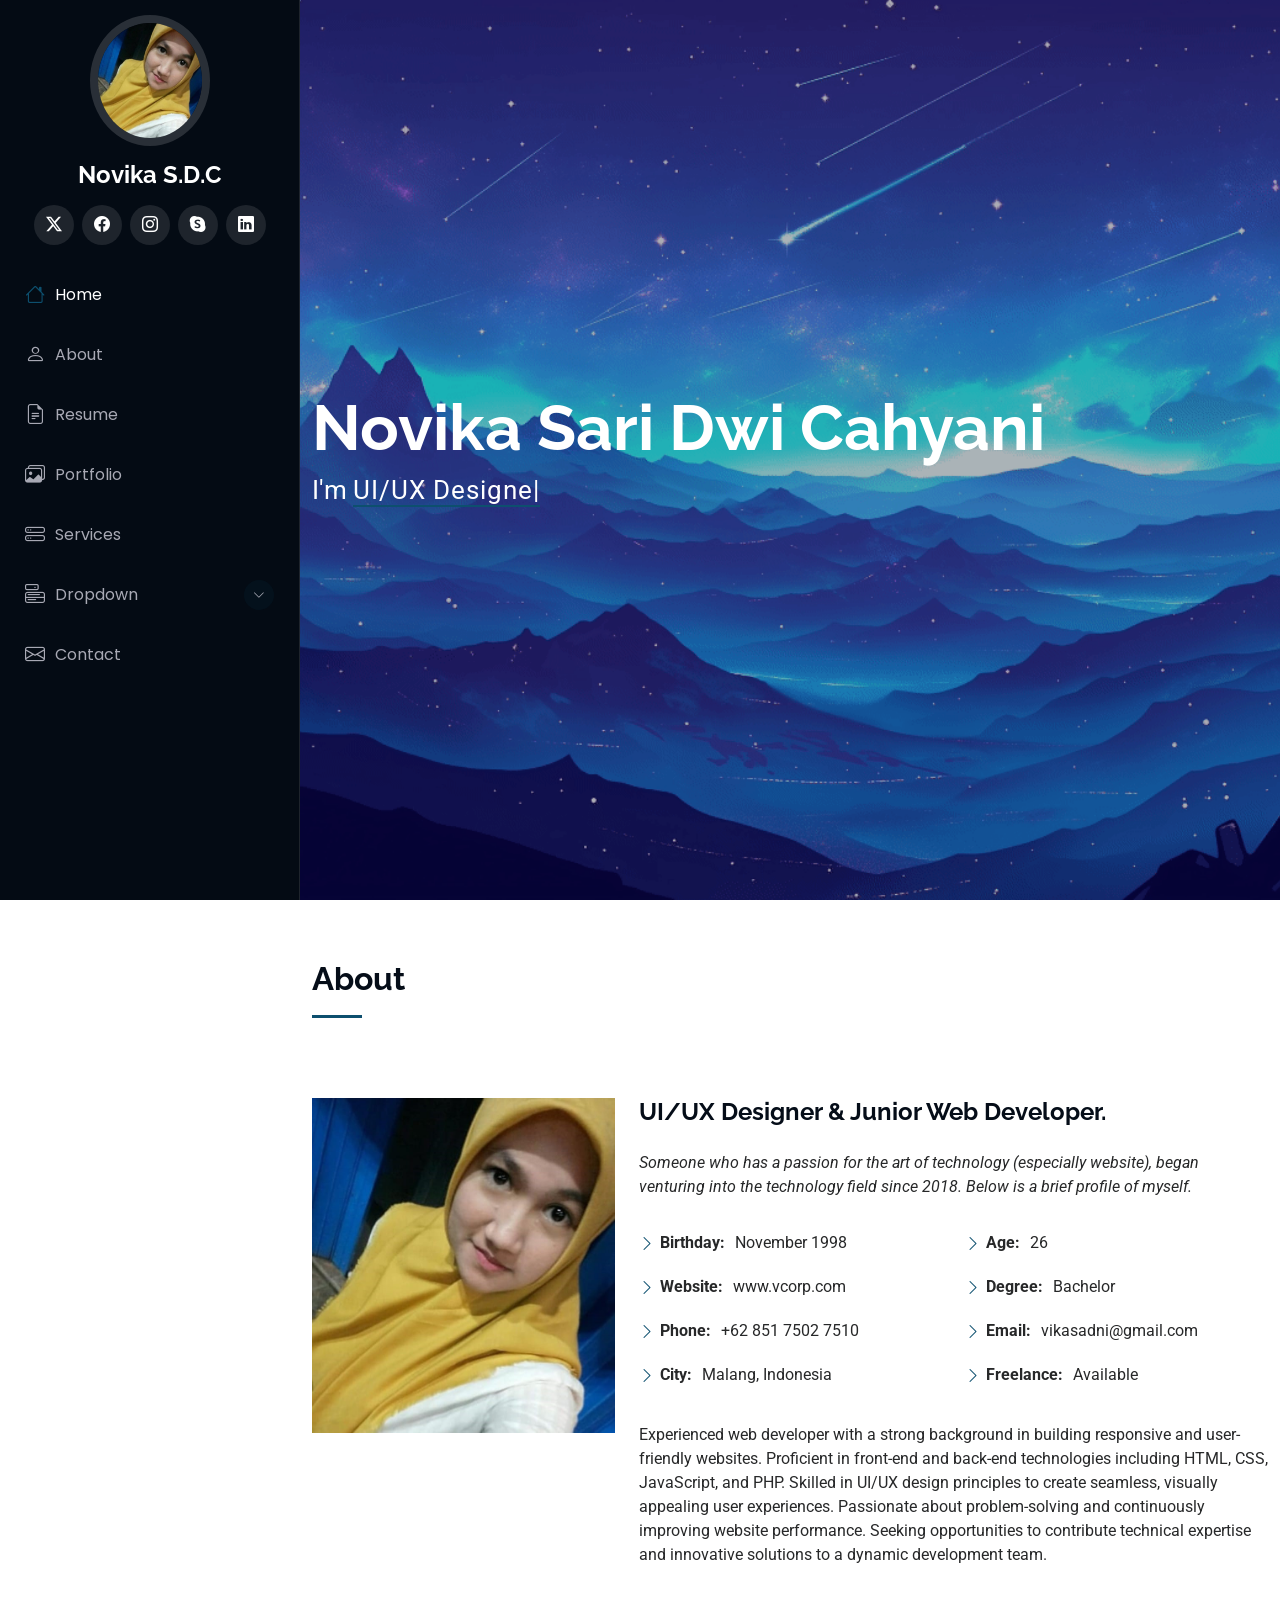
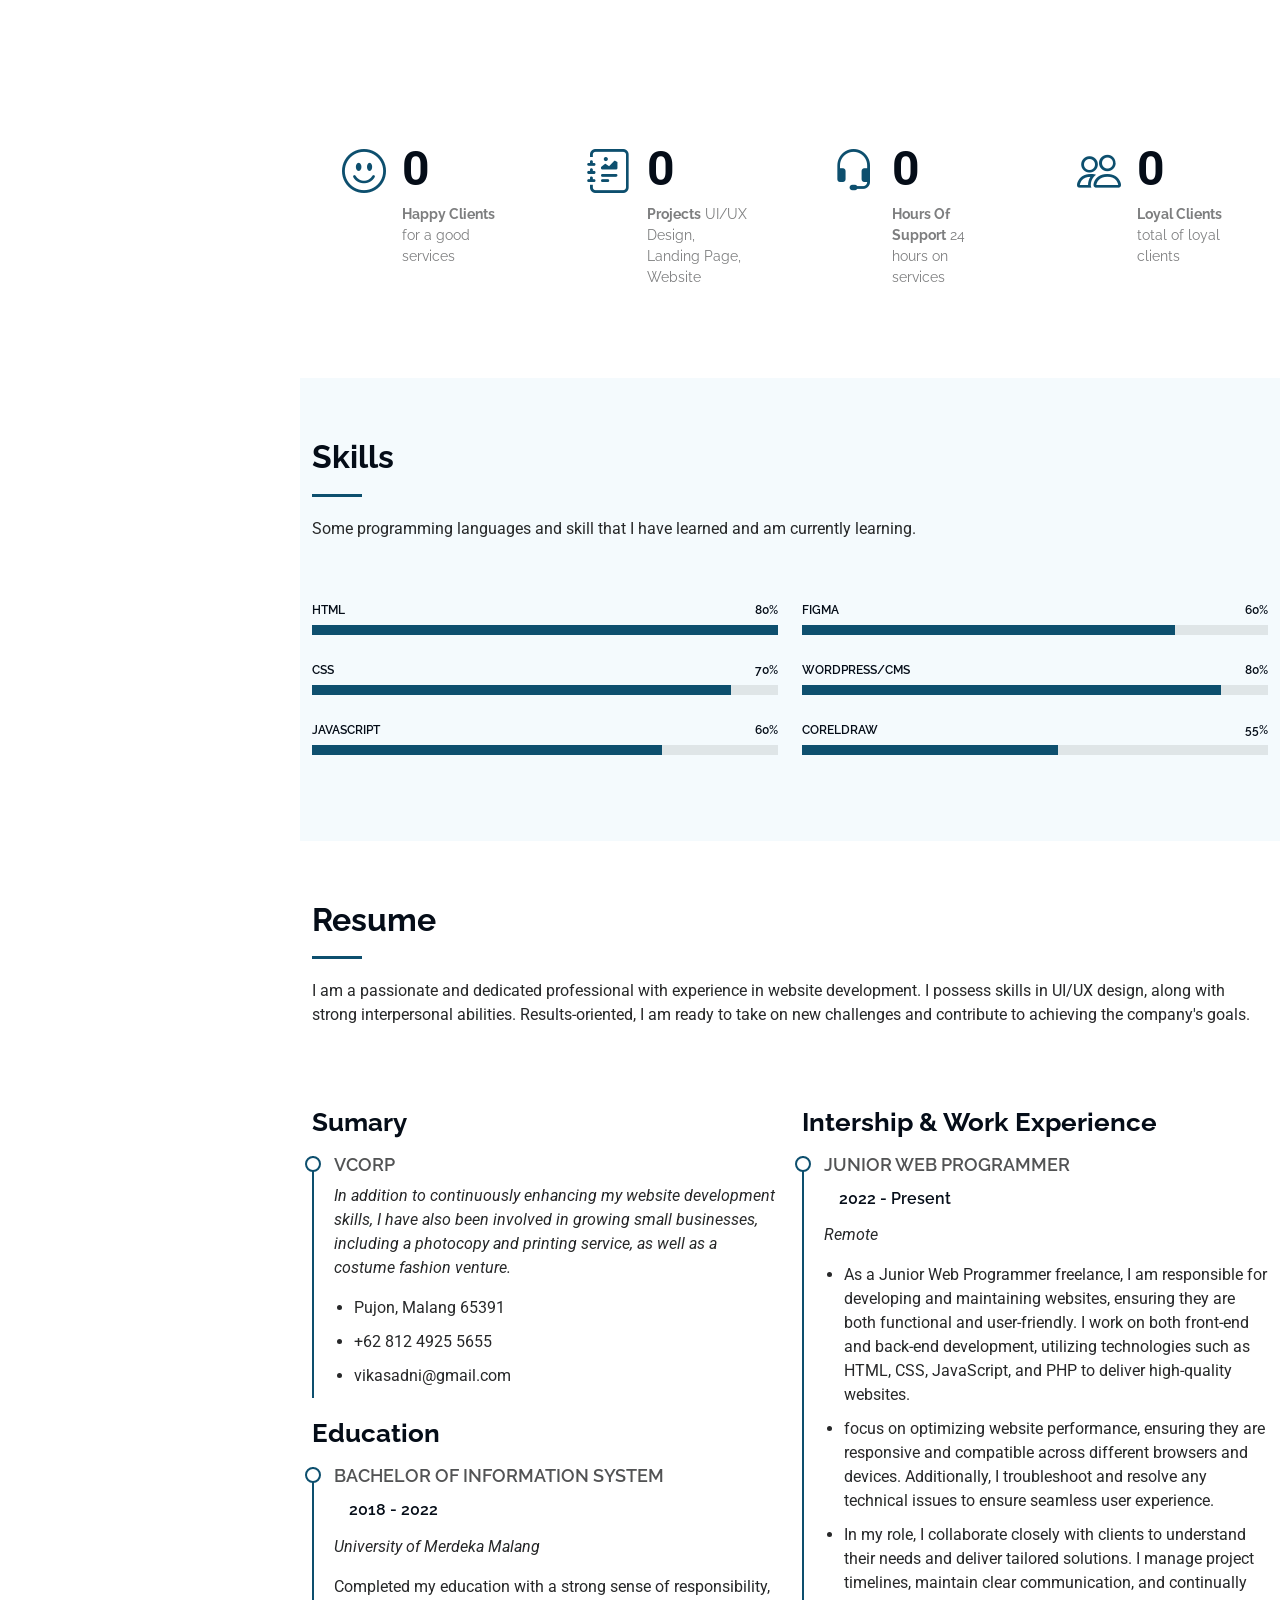
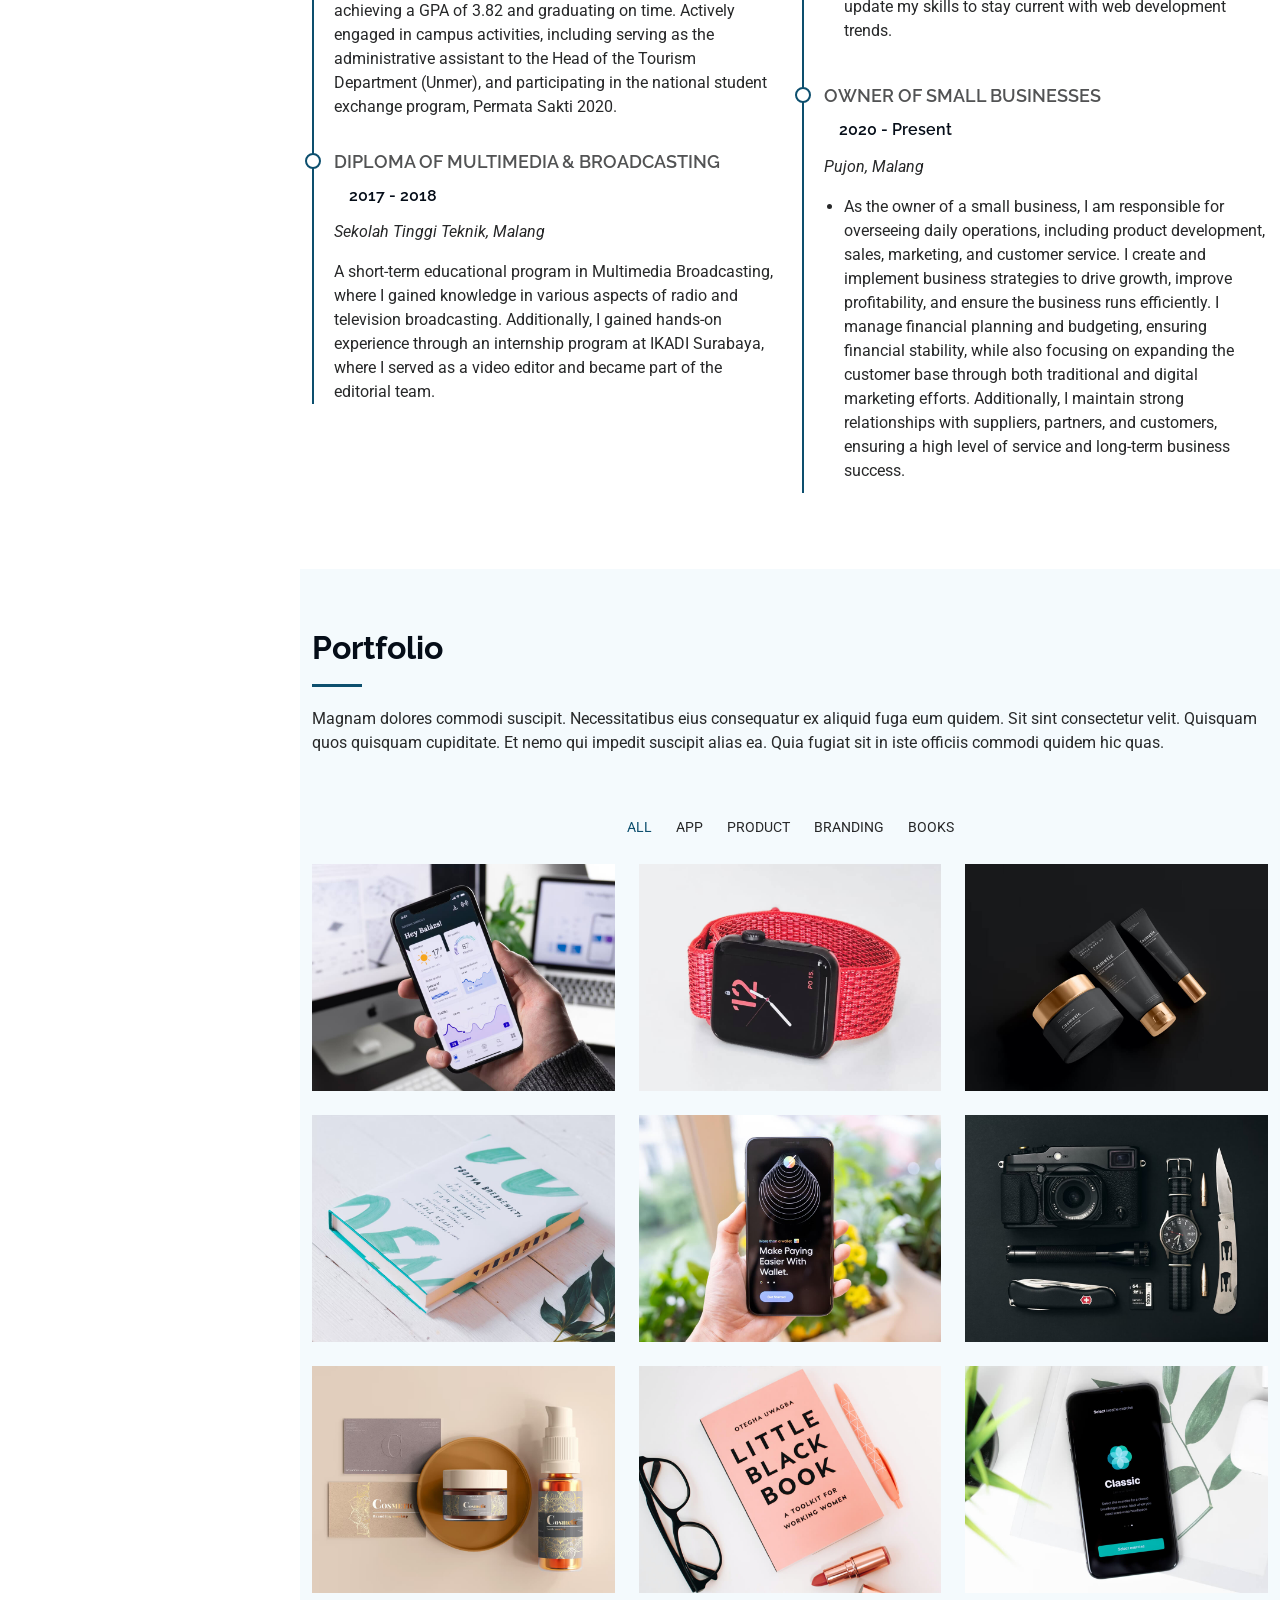
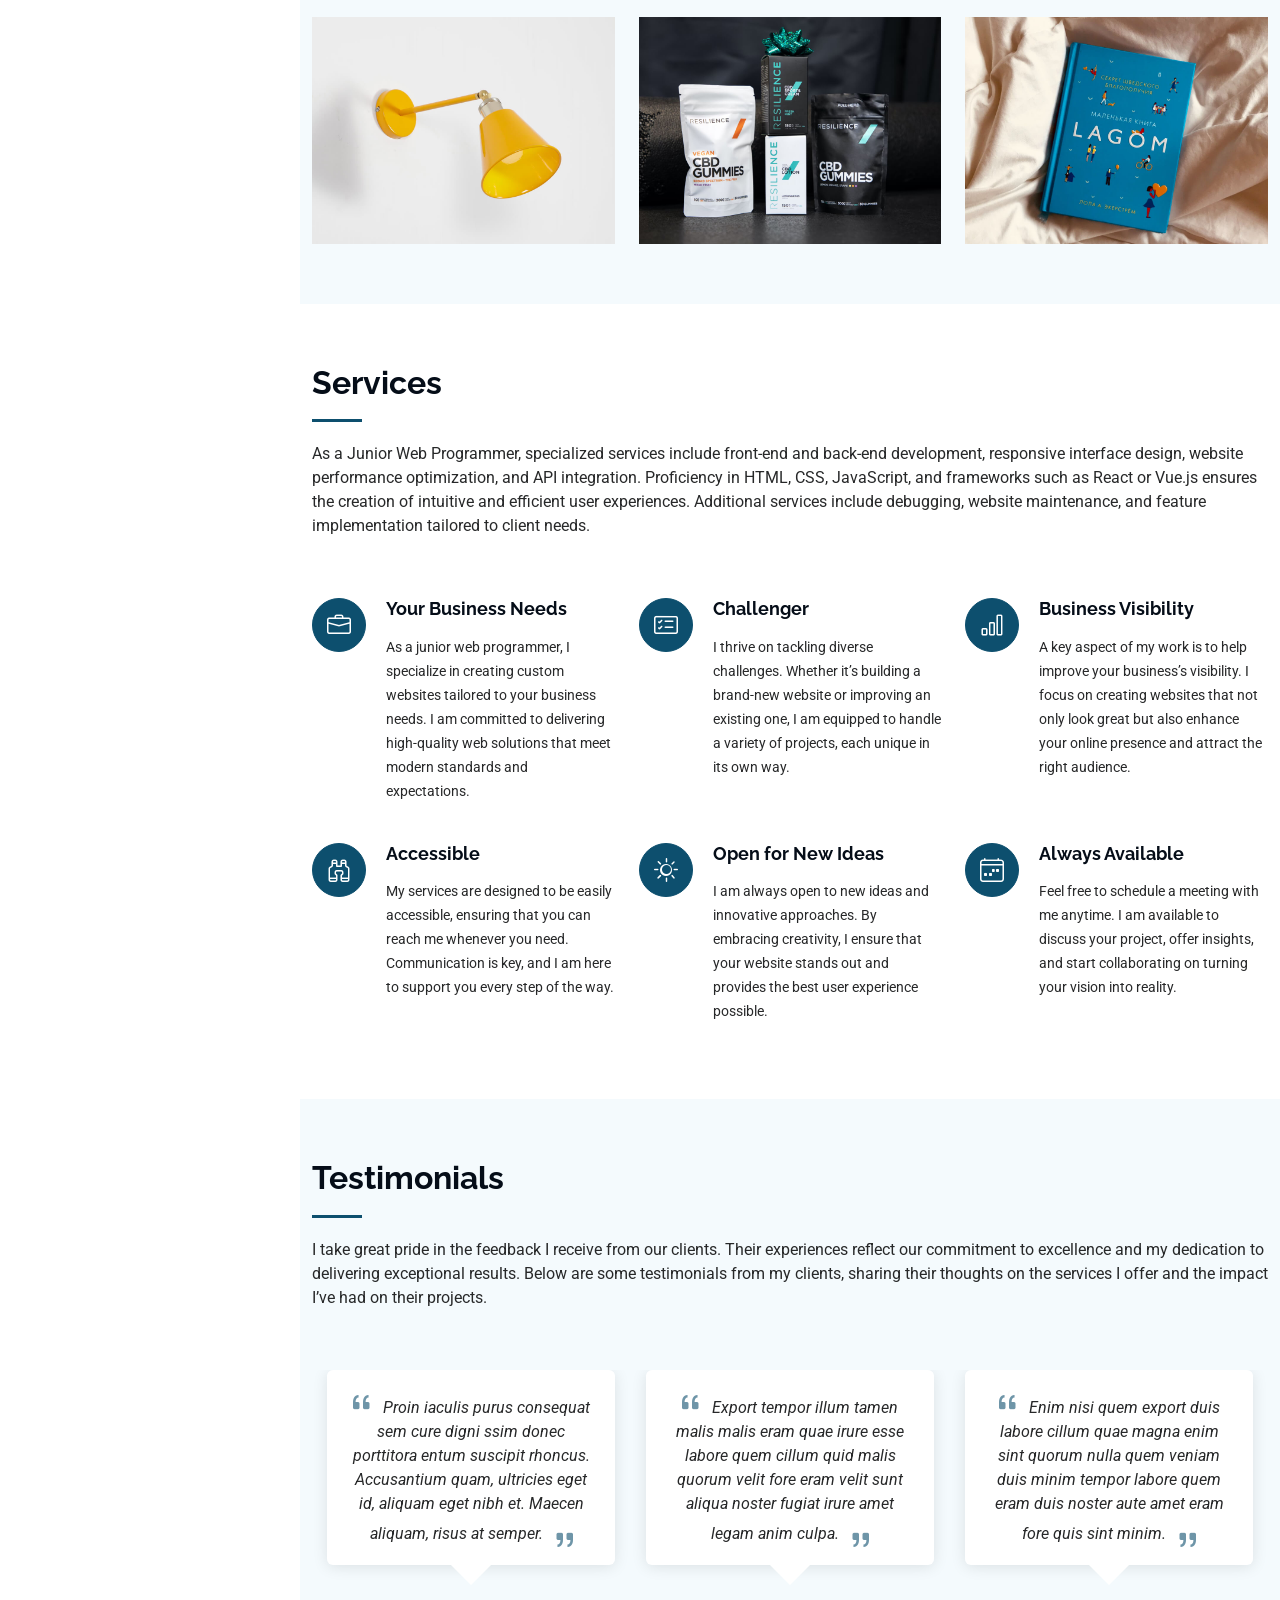
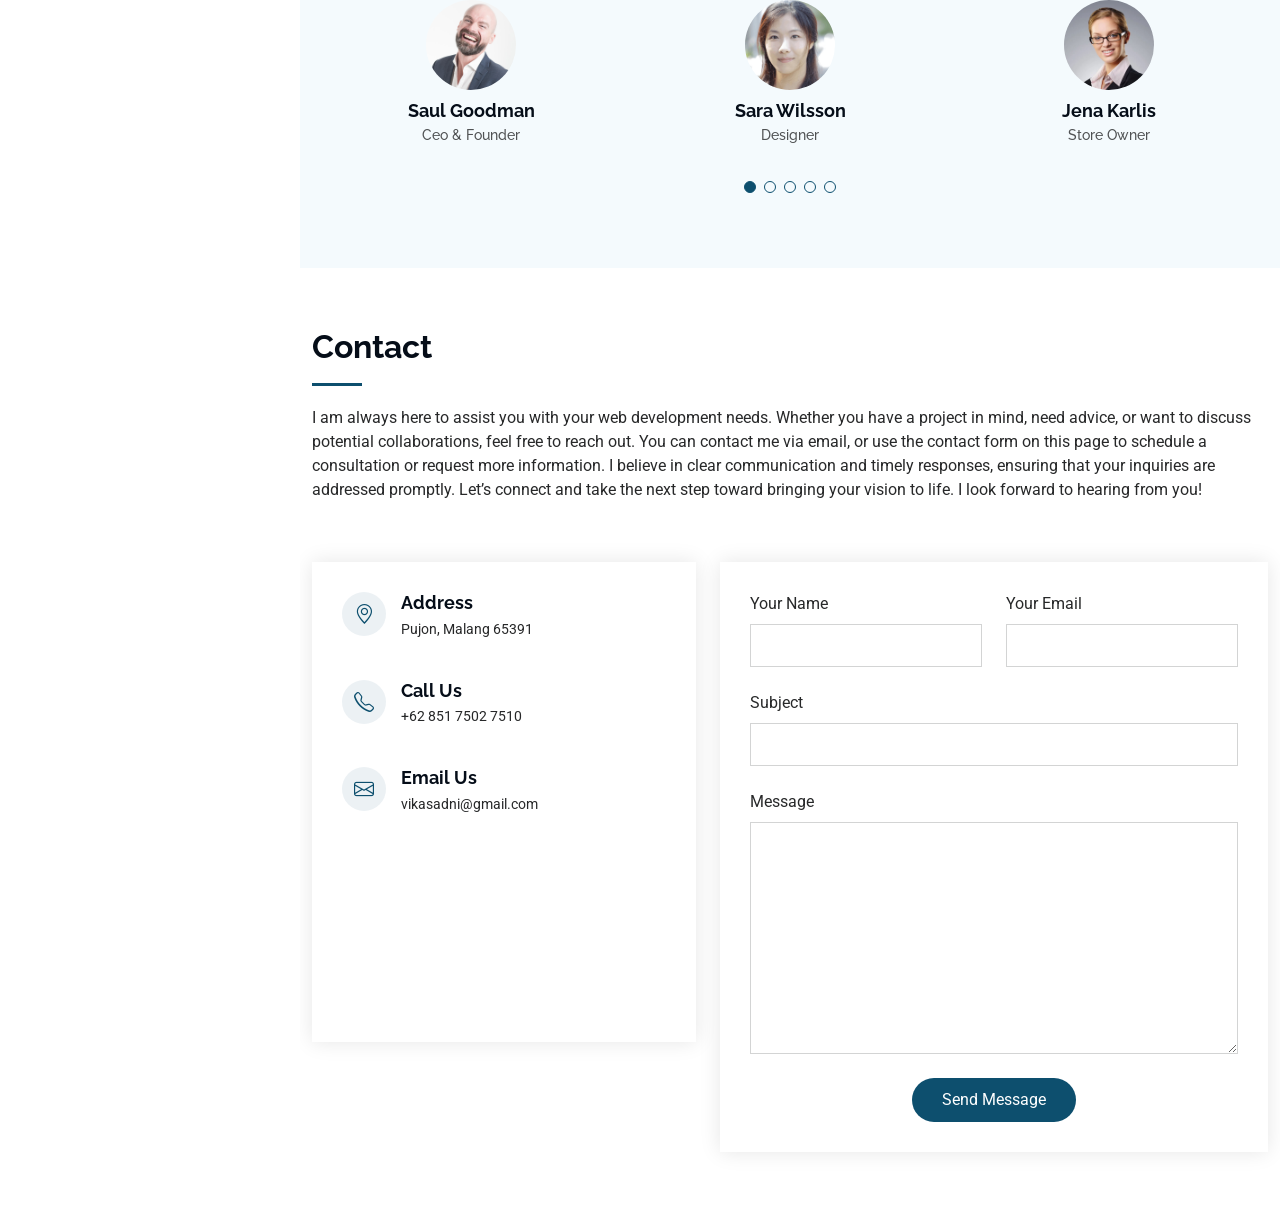
==== index.html @ f8ec3549 "aa" ====
<!DOCTYPE html>
<html lang="en">
  <head>
    <meta charset="utf-8" />
    <meta content="width=device-width, initial-scale=1.0" name="viewport" />
    <title>Vika Profile</title>
    <meta content="" name="description" />
    <meta content="" name="keywords" />

    <!-- Favicons -->
    <link href="assets/img/favicon.png" rel="icon" />
    <link href="assets/img/apple-touch-icon.png" rel="apple-touch-icon" />

    <!-- Fonts -->
    <link href="https://fonts.googleapis.com" rel="preconnect" />
    <link href="https://fonts.gstatic.com" rel="preconnect" crossorigin />
    <link
      href="https://fonts.googleapis.com/css2?family=Roboto:ital,wght@0,100;0,300;0,400;0,500;0,700;0,900;1,100;1,300;1,400;1,500;1,700;1,900&family=Poppins:ital,wght@0,100;0,200;0,300;0,400;0,500;0,600;0,700;0,800;0,900;1,100;1,200;1,300;1,400;1,500;1,600;1,700;1,800;1,900&family=Raleway:ital,wght@0,100;0,200;0,300;0,400;0,500;0,600;0,700;0,800;0,900;1,100;1,200;1,300;1,400;1,500;1,600;1,700;1,800;1,900&display=swap"
      rel="stylesheet"
    />

    <!-- Vendor CSS Files -->
    <link
      href="assets/vendor/bootstrap/css/bootstrap.min.css"
      rel="stylesheet"
    />
    <link
      href="assets/vendor/bootstrap-icons/bootstrap-icons.css"
      rel="stylesheet"
    />
    <link href="assets/vendor/aos/aos.css" rel="stylesheet" />
    <link
      href="assets/vendor/glightbox/css/glightbox.min.css"
      rel="stylesheet"
    />
    <link href="assets/vendor/swiper/swiper-bundle.min.css" rel="stylesheet" />

    <!-- Main CSS File -->
    <link href="assets/css/main.css" rel="stylesheet" />
  </head>

  <body class="index-page">
    <header id="header" class="header dark-background d-flex flex-column">
      <i class="header-toggle d-xl-none bi bi-list"></i>

      <div class="profile-img">
        <img
          src="assets/img/my-profile-img.jpg"
          alt=""
          class="img-fluid rounded-circle"
        />
      </div>

      <a
        href="index.html"
        class="logo d-flex align-items-center justify-content-center"
      >
        <!-- Uncomment the line below if you also wish to use an image logo -->
        <!-- <img src="assets/img/logo.png" alt=""> -->
        <h1 class="sitename">Novika S.D.C</h1>
      </a>

      <div class="social-links text-center">
        <a href="#" class="twitter"><i class="bi bi-twitter-x"></i></a>
        <a href="#" class="facebook"><i class="bi bi-facebook"></i></a>
        <a href="#" class="instagram"><i class="bi bi-instagram"></i></a>
        <a href="#" class="google-plus"><i class="bi bi-skype"></i></a>
        <a href="#" class="linkedin"><i class="bi bi-linkedin"></i></a>
      </div>

      <nav id="navmenu" class="navmenu">
        <ul>
          <li>
            <a href="#hero" class="active"
              ><i class="bi bi-house navicon"></i>Home</a
            >
          </li>
          <li>
            <a href="#about"><i class="bi bi-person navicon"></i> About</a>
          </li>
          <li>
            <a href="#resume"
              ><i class="bi bi-file-earmark-text navicon"></i> Resume</a
            >
          </li>
          <li>
            <a href="#portfolio"
              ><i class="bi bi-images navicon"></i> Portfolio</a
            >
          </li>
          <li>
            <a href="#services"
              ><i class="bi bi-hdd-stack navicon"></i> Services</a
            >
          </li>
          <li class="dropdown">
            <a href="#"
              ><i class="bi bi-menu-button navicon"></i> <span>Dropdown</span>
              <i class="bi bi-chevron-down toggle-dropdown"></i
            ></a>
            <ul>
              <li><a href="#">Dropdown 1</a></li>
              <li class="dropdown">
                <a href="#"
                  ><span>Deep Dropdown</span>
                  <i class="bi bi-chevron-down toggle-dropdown"></i
                ></a>
                <ul>
                  <li><a href="#">Deep Dropdown 1</a></li>
                  <li><a href="#">Deep Dropdown 2</a></li>
                  <li><a href="#">Deep Dropdown 3</a></li>
                  <li><a href="#">Deep Dropdown 4</a></li>
                  <li><a href="#">Deep Dropdown 5</a></li>
                </ul>
              </li>
              <li><a href="#">Dropdown 2</a></li>
              <li><a href="#">Dropdown 3</a></li>
              <li><a href="#">Dropdown 4</a></li>
            </ul>
          </li>
          <li>
            <a href="#contact"
              ><i class="bi bi-envelope navicon"></i> Contact</a
            >
          </li>
        </ul>
      </nav>
    </header>

    <main class="main">
      <!-- Hero Section -->
      <section id="hero" class="hero section dark-background">
        <img
          src="assets/img/background.gif"
          alt=""
          data-aos="fade-in"
          class=""
        />

        <div class="container" data-aos="fade-up" data-aos-delay="100">
          <h2>Novika Sari Dwi Cahyani</h2>
          <p>
            I'm
            <span
              class="typed"
              data-typed-items="UI/UX Designer, Junior Web Programmer, Freelancer, Cat Lover &#128049"
              >Developer</span
            ><span
              class="typed-cursor typed-cursor--blink"
              aria-hidden="true"
            ></span
            ><span
              class="typed-cursor typed-cursor--blink"
              aria-hidden="true"
            ></span>
          </p>
        </div>
      </section>
      <!-- /Hero Section -->

      <!-- About Section -->
      <section id="about" class="about section">
        <!-- Section Title -->
        <div class="container section-title" data-aos="fade-up">
          <h2>About</h2>
        </div>
        <!-- End Section Title -->
        <div class="container" data-aos="fade-up" data-aos-delay="50">
          <div class="row gy-4 justify-content-center">
            <div class="col-lg-4">
              <img
                src="assets/img/my-profile-img.jpg"
                class="img-fluid"
                alt=""
              />
            </div>
            <div class="col-lg-8 content">
              <h2>UI/UX Designer &amp; Junior Web Developer.</h2>
              <p class="fst-italic py-3">
                Someone who has a passion for the art of technology (especially website), began venturing into the technology field since 2018. Below is a brief profile of myself.
              </p>
              <div class="row">
                <div class="col-lg-6">
                  <ul>
                    <li>
                      <i class="bi bi-chevron-right"></i>
                      <strong>Birthday:</strong> <span>November 1998</span>
                    </li>
                    <li>
                      <i class="bi bi-chevron-right"></i>
                      <strong>Website:</strong> <span>www.vcorp.com</span>
                    </li>
                    <li>
                      <i class="bi bi-chevron-right"></i>
                      <strong>Phone:</strong> <span>+62 851 7502 7510</span>
                    </li>
                    <li>
                      <i class="bi bi-chevron-right"></i>
                      <strong>City:</strong> <span>Malang, Indonesia</span>
                    </li>
                  </ul>
                </div>
                <div class="col-lg-6">
                  <ul>
                    <li>
                      <i class="bi bi-chevron-right"></i> <strong>Age:</strong>
                      <span>26</span>
                    </li>
                    <li>
                      <i class="bi bi-chevron-right"></i>
                      <strong>Degree:</strong> <span>Bachelor</span>
                    </li>
                    <li>
                      <i class="bi bi-chevron-right"></i>
                      <strong>Email:</strong> <span>vikasadni@gmail.com</span>
                    </li>
                    <li>
                      <i class="bi bi-chevron-right"></i>
                      <strong>Freelance:</strong> <span>Available</span>
                    </li>
                  </ul>
                </div>
              </div>
              <p class="py-3">
                Experienced web developer with a strong background in building responsive and user-friendly websites. Proficient in front-end and back-end technologies including HTML, CSS, JavaScript, and PHP. Skilled in UI/UX design principles to create seamless, visually appealing user experiences. Passionate about problem-solving and continuously improving website performance. Seeking opportunities to contribute technical expertise and innovative solutions to a dynamic development team.
              </p>
            </div>
          </div>
        </div>
      </section>
      <!-- /About Section -->

      <!-- Stats Section -->
      <section id="stats" class="stats section">
        <div class="container" data-aos="fade-up" data-aos-delay="100">
          <div class="row gy-4">
            <div class="col-lg-3 col-md-6">
              <div class="stats-item">
                <i class="bi bi-emoji-smile"></i>
                <span
                  data-purecounter-start="0"
                  data-purecounter-end="145"
                  data-purecounter-duration="1"
                  class="purecounter"
                ></span>
                <p>
                  <strong>Happy Clients</strong> <span>for a good services</span>
                </p>
              </div>
            </div>
            <!-- End Stats Item -->

            <div class="col-lg-3 col-md-6">
              <div class="stats-item">
                <i class="bi bi-journal-richtext"></i>
                <span
                  data-purecounter-start="0"
                  data-purecounter-end="202"
                  data-purecounter-duration="1"
                  class="purecounter"
                ></span>
                <p>
                  <strong>Projects</strong>
                  <span>UI/UX Design, Landing Page, Website</span>
                </p>
              </div>
            </div>
            <!-- End Stats Item -->

            <div class="col-lg-3 col-md-6">
              <div class="stats-item">
                <i class="bi bi-headset"></i>
                <span
                  data-purecounter-start="0"
                  data-purecounter-end="1453"
                  data-purecounter-duration="1"
                  class="purecounter"
                ></span>
                <p>
                  <strong>Hours Of Support</strong>
                  <span>24 hours on services</span>
                </p>
              </div>
            </div>
            <!-- End Stats Item -->

            <div class="col-lg-3 col-md-6">
              <div class="stats-item">
                <i class="bi bi-people"></i>
                <span
                  data-purecounter-start="0"
                  data-purecounter-end="32"
                  data-purecounter-duration="1"
                  class="purecounter"
                ></span>
                <p>
                  <strong>Loyal Clients</strong>
                  <span>total of loyal clients</span>
                </p>
              </div>
            </div>
            <!-- End Stats Item -->
          </div>
        </div>
      </section>
      <!-- /Stats Section -->

      <!-- Skills Section -->
      <section id="skills" class="skills section light-background">
        <!-- Section Title -->
        <div class="container section-title" data-aos="fade-up">
          <h2>Skills</h2>
          <p>
            Some programming languages and skill that I have learned and am currently learning.
          </p>
        </div>
        <!-- End Section Title -->

        <div class="container" data-aos="fade-up" data-aos-delay="100">
          <div class="row skills-content skills-animation">
            <div class="col-lg-6">
              <div class="progress">
                <span class="skill"
                  ><span>HTML</span> <i class="val">80%</i></span
                >
                <div class="progress-bar-wrap">
                  <div
                    class="progress-bar"
                    role="progressbar"
                    aria-valuenow="100"
                    aria-valuemin="0"
                    aria-valuemax="100"
                  ></div>
                </div>
              </div>
              <!-- End Skills Item -->

              <div class="progress">
                <span class="skill"
                  ><span>CSS</span> <i class="val">70%</i></span
                >
                <div class="progress-bar-wrap">
                  <div
                    class="progress-bar"
                    role="progressbar"
                    aria-valuenow="90"
                    aria-valuemin="0"
                    aria-valuemax="100"
                  ></div>
                </div>
              </div>
              <!-- End Skills Item -->

              <div class="progress">
                <span class="skill"
                  ><span>JavaScript</span> <i class="val">60%</i></span
                >
                <div class="progress-bar-wrap">
                  <div
                    class="progress-bar"
                    role="progressbar"
                    aria-valuenow="75"
                    aria-valuemin="0"
                    aria-valuemax="100"
                  ></div>
                </div>
              </div>
              <!-- End Skills Item -->
            </div>

            <div class="col-lg-6">
              <div class="progress">
                <span class="skill"
                  ><span>Figma</span> <i class="val">60%</i></span
                >
                <div class="progress-bar-wrap">
                  <div
                    class="progress-bar"
                    role="progressbar"
                    aria-valuenow="80"
                    aria-valuemin="0"
                    aria-valuemax="100"
                  ></div>
                </div>
              </div>
              <!-- End Skills Item -->

              <div class="progress">
                <span class="skill"
                  ><span>WordPress/CMS</span> <i class="val">80%</i></span
                >
                <div class="progress-bar-wrap">
                  <div
                    class="progress-bar"
                    role="progressbar"
                    aria-valuenow="90"
                    aria-valuemin="0"
                    aria-valuemax="100"
                  ></div>
                </div>
              </div>
              <!-- End Skills Item -->

              <div class="progress">
                <span class="skill"
                  ><span>CorelDraw</span> <i class="val">55%</i></span
                >
                <div class="progress-bar-wrap">
                  <div
                    class="progress-bar"
                    role="progressbar"
                    aria-valuenow="55"
                    aria-valuemin="0"
                    aria-valuemax="100"
                  ></div>
                </div>
              </div>
              <!-- End Skills Item -->
            </div>
          </div>
        </div>
      </section>
      <!-- /Skills Section -->

      <!-- Resume Section -->
      <section id="resume" class="resume section">
        <!-- Section Title -->
        <div class="container section-title" data-aos="fade-up">
          <h2>Resume</h2>
          <p>
            I am a passionate and dedicated professional with experience in website development. I possess skills in UI/UX design, along with strong interpersonal abilities. Results-oriented, I am ready to take on new challenges and contribute to achieving the company's goals.
          </p>
        </div>
        <!-- End Section Title -->

        <div class="container">
          <div class="row">
            <div class="col-lg-6" data-aos="fade-up" data-aos-delay="100">
              <h3 class="resume-title">Sumary</h3>

              <div class="resume-item pb-0">
                <h4>VCorp</h4>
                <p>
                  <em
                    >In addition to continuously enhancing my website development skills, I have also been involved in growing small businesses, including a photocopy and printing service, as well as a costume fashion venture.
                    </em
                  >
                </p>
                <ul>
                  <li>Pujon, Malang 65391</li>
                  <li>+62 812 4925 5655</li>
                  <li>vikasadni@gmail.com</li>
                </ul>
              </div>
              <!-- Edn Resume Item -->

              <h3 class="resume-title">Education</h3>
              <div class="resume-item">
                <h4>Bachelor of Information System</h4>
                <h5>2018 - 2022</h5>
                <p><em>University of Merdeka Malang</em></p>
                <p>
                  Completed my education with a strong sense of responsibility, achieving a GPA of 3.82 and graduating on time. Actively engaged in campus activities, including serving as the administrative assistant to the Head of the Tourism Department (Unmer), and participating in the national student exchange program, Permata Sakti 2020.
                </p>
              </div>
              <!-- Edn Resume Item -->

              <div class="resume-item">
                <h4>Diploma of Multimedia &amp; Broadcasting</h4>
                <h5>2017 - 2018</h5>
                <p><em>Sekolah Tinggi Teknik, Malang</em></p>
                <p>
                  A short-term educational program in Multimedia Broadcasting, where I gained knowledge in various aspects of radio and television broadcasting. Additionally, I gained hands-on experience through an internship program at IKADI Surabaya, where I served as a video editor and became part of the editorial team.
                </p>
              </div>
              <!-- Edn Resume Item -->
            </div>

            <div class="col-lg-6" data-aos="fade-up" data-aos-delay="200">
              <h3 class="resume-title">Intership & Work Experience</h3>
              <div class="resume-item">
                <h4>Junior Web Programmer</h4>
                <h5>2022 - Present</h5>
                <p><em>Remote </em></p>
                <ul>
                  <li>
                    As a Junior Web Programmer freelance, I am responsible for developing and maintaining websites, ensuring they are both functional and user-friendly. I work on both front-end and back-end development, utilizing technologies such as HTML, CSS, JavaScript, and PHP to deliver high-quality websites.
                  </li>
                  <li>
                    focus on optimizing website performance, ensuring they are responsive and compatible across different browsers and devices. Additionally, I troubleshoot and resolve any technical issues to ensure seamless user experience.
                  </li>
                  <li>
                    In my role, I collaborate closely with clients to understand their needs and deliver tailored solutions. I manage project timelines, maintain clear communication, and continually update my skills to stay current with web development trends.
                  </li>
                </ul>
              </div>
              <!-- Edn Resume Item -->

              <div class="resume-item">
                <h4>Owner of Small Businesses</h4>
                <h5>2020 - Present</h5>
                <p><em>Pujon, Malang</em></p>
                <ul>
                  <li>
                    As the owner of a small business, I am responsible for overseeing daily operations, including product development, sales, marketing, and customer service. I create and implement business strategies to drive growth, improve profitability, and ensure the business runs efficiently. I manage financial planning and budgeting, ensuring financial stability, while also focusing on expanding the customer base through both traditional and digital marketing efforts. Additionally, I maintain strong relationships with suppliers, partners, and customers, ensuring a high level of service and long-term business success.
                  </li>
                </ul>
              </div>
              <!-- Edn Resume Item -->
            </div>
          </div>
        </div>
      </section>
      <!-- /Resume Section -->

      <!-- Portfolio Section -->
      <section id="portfolio" class="portfolio section light-background">
        <!-- Section Title -->
        <div class="container section-title" data-aos="fade-up">
          <h2>Portfolio</h2>
          <p>
            Magnam dolores commodi suscipit. Necessitatibus eius consequatur ex
            aliquid fuga eum quidem. Sit sint consectetur velit. Quisquam quos
            quisquam cupiditate. Et nemo qui impedit suscipit alias ea. Quia
            fugiat sit in iste officiis commodi quidem hic quas.
          </p>
        </div>
        <!-- End Section Title -->

        <div class="container">
          <div
            class="isotope-layout"
            data-default-filter="*"
            data-layout="masonry"
            data-sort="original-order"
          >
            <ul
              class="portfolio-filters isotope-filters"
              data-aos="fade-up"
              data-aos-delay="100"
            >
              <li data-filter="*" class="filter-active">All</li>
              <li data-filter=".filter-app">App</li>
              <li data-filter=".filter-product">Product</li>
              <li data-filter=".filter-branding">Branding</li>
              <li data-filter=".filter-books">Books</li>
            </ul>
            <!-- End Portfolio Filters -->

            <div
              class="row gy-4 isotope-container"
              data-aos="fade-up"
              data-aos-delay="200"
            >
              <div
                class="col-lg-4 col-md-6 portfolio-item isotope-item filter-app"
              >
                <div class="portfolio-content h-100">
                  <img
                    src="assets/img/portfolio/app-1.jpg"
                    class="img-fluid"
                    alt=""
                  />
                  <div class="portfolio-info">
                    <h4>App 1</h4>
                    <p>Lorem ipsum, dolor sit amet consectetur</p>
                    <a
                      href="assets/img/portfolio/app-1.jpg"
                      title="App 1"
                      data-gallery="portfolio-gallery-app"
                      class="glightbox preview-link"
                      ><i class="bi bi-zoom-in"></i
                    ></a>
                    <a
                      href="portfolio-details.html"
                      title="More Details"
                      class="details-link"
                      ><i class="bi bi-link-45deg"></i
                    ></a>
                  </div>
                </div>
              </div>
              <!-- End Portfolio Item -->

              <div
                class="col-lg-4 col-md-6 portfolio-item isotope-item filter-product"
              >
                <div class="portfolio-content h-100">
                  <img
                    src="assets/img/portfolio/product-1.jpg"
                    class="img-fluid"
                    alt=""
                  />
                  <div class="portfolio-info">
                    <h4>Product 1</h4>
                    <p>Lorem ipsum, dolor sit amet consectetur</p>
                    <a
                      href="assets/img/portfolio/product-1.jpg"
                      title="Product 1"
                      data-gallery="portfolio-gallery-product"
                      class="glightbox preview-link"
                      ><i class="bi bi-zoom-in"></i
                    ></a>
                    <a
                      href="portfolio-details.html"
                      title="More Details"
                      class="details-link"
                      ><i class="bi bi-link-45deg"></i
                    ></a>
                  </div>
                </div>
              </div>
              <!-- End Portfolio Item -->

              <div
                class="col-lg-4 col-md-6 portfolio-item isotope-item filter-branding"
              >
                <div class="portfolio-content h-100">
                  <img
                    src="assets/img/portfolio/branding-1.jpg"
                    class="img-fluid"
                    alt=""
                  />
                  <div class="portfolio-info">
                    <h4>Branding 1</h4>
                    <p>Lorem ipsum, dolor sit amet consectetur</p>
                    <a
                      href="assets/img/portfolio/branding-1.jpg"
                      title="Branding 1"
                      data-gallery="portfolio-gallery-branding"
                      class="glightbox preview-link"
                      ><i class="bi bi-zoom-in"></i
                    ></a>
                    <a
                      href="portfolio-details.html"
                      title="More Details"
                      class="details-link"
                      ><i class="bi bi-link-45deg"></i
                    ></a>
                  </div>
                </div>
              </div>
              <!-- End Portfolio Item -->

              <div
                class="col-lg-4 col-md-6 portfolio-item isotope-item filter-books"
              >
                <div class="portfolio-content h-100">
                  <img
                    src="assets/img/portfolio/books-1.jpg"
                    class="img-fluid"
                    alt=""
                  />
                  <div class="portfolio-info">
                    <h4>Books 1</h4>
                    <p>Lorem ipsum, dolor sit amet consectetur</p>
                    <a
                      href="assets/img/portfolio/books-1.jpg"
                      title="Branding 1"
                      data-gallery="portfolio-gallery-book"
                      class="glightbox preview-link"
                      ><i class="bi bi-zoom-in"></i
                    ></a>
                    <a
                      href="portfolio-details.html"
                      title="More Details"
                      class="details-link"
                      ><i class="bi bi-link-45deg"></i
                    ></a>
                  </div>
                </div>
              </div>
              <!-- End Portfolio Item -->

              <div
                class="col-lg-4 col-md-6 portfolio-item isotope-item filter-app"
              >
                <div class="portfolio-content h-100">
                  <img
                    src="assets/img/portfolio/app-2.jpg"
                    class="img-fluid"
                    alt=""
                  />
                  <div class="portfolio-info">
                    <h4>App 2</h4>
                    <p>Lorem ipsum, dolor sit amet consectetur</p>
                    <a
                      href="assets/img/portfolio/app-2.jpg"
                      title="App 2"
                      data-gallery="portfolio-gallery-app"
                      class="glightbox preview-link"
                      ><i class="bi bi-zoom-in"></i
                    ></a>
                    <a
                      href="portfolio-details.html"
                      title="More Details"
                      class="details-link"
                      ><i class="bi bi-link-45deg"></i
                    ></a>
                  </div>
                </div>
              </div>
              <!-- End Portfolio Item -->

              <div
                class="col-lg-4 col-md-6 portfolio-item isotope-item filter-product"
              >
                <div class="portfolio-content h-100">
                  <img
                    src="assets/img/portfolio/product-2.jpg"
                    class="img-fluid"
                    alt=""
                  />
                  <div class="portfolio-info">
                    <h4>Product 2</h4>
                    <p>Lorem ipsum, dolor sit amet consectetur</p>
                    <a
                      href="assets/img/portfolio/product-2.jpg"
                      title="Product 2"
                      data-gallery="portfolio-gallery-product"
                      class="glightbox preview-link"
                      ><i class="bi bi-zoom-in"></i
                    ></a>
                    <a
                      href="portfolio-details.html"
                      title="More Details"
                      class="details-link"
                      ><i class="bi bi-link-45deg"></i
                    ></a>
                  </div>
                </div>
              </div>
              <!-- End Portfolio Item -->

              <div
                class="col-lg-4 col-md-6 portfolio-item isotope-item filter-branding"
              >
                <div class="portfolio-content h-100">
                  <img
                    src="assets/img/portfolio/branding-2.jpg"
                    class="img-fluid"
                    alt=""
                  />
                  <div class="portfolio-info">
                    <h4>Branding 2</h4>
                    <p>Lorem ipsum, dolor sit amet consectetur</p>
                    <a
                      href="assets/img/portfolio/branding-2.jpg"
                      title="Branding 2"
                      data-gallery="portfolio-gallery-branding"
                      class="glightbox preview-link"
                      ><i class="bi bi-zoom-in"></i
                    ></a>
                    <a
                      href="portfolio-details.html"
                      title="More Details"
                      class="details-link"
                      ><i class="bi bi-link-45deg"></i
                    ></a>
                  </div>
                </div>
              </div>
              <!-- End Portfolio Item -->

              <div
                class="col-lg-4 col-md-6 portfolio-item isotope-item filter-books"
              >
                <div class="portfolio-content h-100">
                  <img
                    src="assets/img/portfolio/books-2.jpg"
                    class="img-fluid"
                    alt=""
                  />
                  <div class="portfolio-info">
                    <h4>Books 2</h4>
                    <p>Lorem ipsum, dolor sit amet consectetur</p>
                    <a
                      href="assets/img/portfolio/books-2.jpg"
                      title="Branding 2"
                      data-gallery="portfolio-gallery-book"
                      class="glightbox preview-link"
                      ><i class="bi bi-zoom-in"></i
                    ></a>
                    <a
                      href="portfolio-details.html"
                      title="More Details"
                      class="details-link"
                      ><i class="bi bi-link-45deg"></i
                    ></a>
                  </div>
                </div>
              </div>
              <!-- End Portfolio Item -->

              <div
                class="col-lg-4 col-md-6 portfolio-item isotope-item filter-app"
              >
                <div class="portfolio-content h-100">
                  <img
                    src="assets/img/portfolio/app-3.jpg"
                    class="img-fluid"
                    alt=""
                  />
                  <div class="portfolio-info">
                    <h4>App 3</h4>
                    <p>Lorem ipsum, dolor sit amet consectetur</p>
                    <a
                      href="assets/img/portfolio/app-3.jpg"
                      title="App 3"
                      data-gallery="portfolio-gallery-app"
                      class="glightbox preview-link"
                      ><i class="bi bi-zoom-in"></i
                    ></a>
                    <a
                      href="portfolio-details.html"
                      title="More Details"
                      class="details-link"
                      ><i class="bi bi-link-45deg"></i
                    ></a>
                  </div>
                </div>
              </div>
              <!-- End Portfolio Item -->

              <div
                class="col-lg-4 col-md-6 portfolio-item isotope-item filter-product"
              >
                <div class="portfolio-content h-100">
                  <img
                    src="assets/img/portfolio/product-3.jpg"
                    class="img-fluid"
                    alt=""
                  />
                  <div class="portfolio-info">
                    <h4>Product 3</h4>
                    <p>Lorem ipsum, dolor sit amet consectetur</p>
                    <a
                      href="assets/img/portfolio/product-3.jpg"
                      title="Product 3"
                      data-gallery="portfolio-gallery-product"
                      class="glightbox preview-link"
                      ><i class="bi bi-zoom-in"></i
                    ></a>
                    <a
                      href="portfolio-details.html"
                      title="More Details"
                      class="details-link"
                      ><i class="bi bi-link-45deg"></i
                    ></a>
                  </div>
                </div>
              </div>
              <!-- End Portfolio Item -->

              <div
                class="col-lg-4 col-md-6 portfolio-item isotope-item filter-branding"
              >
                <div class="portfolio-content h-100">
                  <img
                    src="assets/img/portfolio/branding-3.jpg"
                    class="img-fluid"
                    alt=""
                  />
                  <div class="portfolio-info">
                    <h4>Branding 3</h4>
                    <p>Lorem ipsum, dolor sit amet consectetur</p>
                    <a
                      href="assets/img/portfolio/branding-3.jpg"
                      title="Branding 2"
                      data-gallery="portfolio-gallery-branding"
                      class="glightbox preview-link"
                      ><i class="bi bi-zoom-in"></i
                    ></a>
                    <a
                      href="portfolio-details.html"
                      title="More Details"
                      class="details-link"
                      ><i class="bi bi-link-45deg"></i
                    ></a>
                  </div>
                </div>
              </div>
              <!-- End Portfolio Item -->

              <div
                class="col-lg-4 col-md-6 portfolio-item isotope-item filter-books"
              >
                <div class="portfolio-content h-100">
                  <img
                    src="assets/img/portfolio/books-3.jpg"
                    class="img-fluid"
                    alt=""
                  />
                  <div class="portfolio-info">
                    <h4>Books 3</h4>
                    <p>Lorem ipsum, dolor sit amet consectetur</p>
                    <a
                      href="assets/img/portfolio/books-3.jpg"
                      title="Branding 3"
                      data-gallery="portfolio-gallery-book"
                      class="glightbox preview-link"
                      ><i class="bi bi-zoom-in"></i
                    ></a>
                    <a
                      href="portfolio-details.html"
                      title="More Details"
                      class="details-link"
                      ><i class="bi bi-link-45deg"></i
                    ></a>
                  </div>
                </div>
              </div>
              <!-- End Portfolio Item -->
            </div>
            <!-- End Portfolio Container -->
          </div>
        </div>
      </section>
      <!-- /Portfolio Section -->

      <!-- Services Section -->
      <section id="services" class="services section">
        <!-- Section Title -->
        <div class="container section-title" data-aos="fade-up">
          <h2>Services</h2>
          <p>
            As a Junior Web Programmer, specialized services include front-end and back-end development, responsive interface design, website performance optimization, and API integration. Proficiency in HTML, CSS, JavaScript, and frameworks such as React or Vue.js ensures the creation of intuitive and efficient user experiences. Additional services include debugging, website maintenance, and feature implementation tailored to client needs.
          </p>
        </div>
        <!-- End Section Title -->

        <div class="container">
          <div class="row gy-4">
            <div
              class="col-lg-4 col-md-6 service-item d-flex"
              data-aos="fade-up"
              data-aos-delay="100"
            >
              <div class="icon flex-shrink-0">
                <i class="bi bi-briefcase"></i>
              </div>
              <div>
                <h4 class="title">
                  <a href="service-details.html" class="stretched-link"
                    >Your Business Needs</a
                  >
                </h4>
                <p class="description">
                  As a junior web programmer, I specialize in creating custom websites tailored to your business needs. I am committed to delivering high-quality web solutions that meet modern standards and expectations.
                </p>
              </div>
            </div>
            <!-- End Service Item -->

            <div
              class="col-lg-4 col-md-6 service-item d-flex"
              data-aos="fade-up"
              data-aos-delay="200"
            >
              <div class="icon flex-shrink-0">
                <i class="bi bi-card-checklist"></i>
              </div>
              <div>
                <h4 class="title">
                  <a href="service-details.html" class="stretched-link"
                    >Challenger</a
                  >
                </h4>
                <p class="description">
                  I thrive on tackling diverse challenges. Whether it’s building a brand-new website or improving an existing one, I am equipped to handle a variety of projects, each unique in its own way.
                </p>
              </div>
            </div>
            <!-- End Service Item -->

            <div
              class="col-lg-4 col-md-6 service-item d-flex"
              data-aos="fade-up"
              data-aos-delay="300"
            >
              <div class="icon flex-shrink-0">
                <i class="bi bi-bar-chart"></i>
              </div>
              <div>
                <h4 class="title">
                  <a href="service-details.html" class="stretched-link"
                    >Business Visibility</a
                  >
                </h4>
                <p class="description">
                  A key aspect of my work is to help improve your business’s visibility. I focus on creating websites that not only look great but also enhance your online presence and attract the right audience.
                </p>
              </div>
            </div>
            <!-- End Service Item -->

            <div
              class="col-lg-4 col-md-6 service-item d-flex"
              data-aos="fade-up"
              data-aos-delay="400"
            >
              <div class="icon flex-shrink-0">
                <i class="bi bi-binoculars"></i>
              </div>
              <div>
                <h4 class="title">
                  <a href="service-details.html" class="stretched-link"
                    >Accessible</a
                  >
                </h4>
                <p class="description">
                  My services are designed to be easily accessible, ensuring that you can reach me whenever you need. Communication is key, and I am here to support you every step of the way.
                </p>
              </div>
            </div>
            <!-- End Service Item -->

            <div
              class="col-lg-4 col-md-6 service-item d-flex"
              data-aos="fade-up"
              data-aos-delay="500"
            >
              <div class="icon flex-shrink-0">
                <i class="bi bi-brightness-high"></i>
              </div>
              <div>
                <h4 class="title">
                  <a href="service-details.html" class="stretched-link"
                    >Open for New Ideas</a
                  >
                </h4>
                <p class="description">
                  I am always open to new ideas and innovative approaches. By embracing creativity, I ensure that your website stands out and provides the best user experience possible.
                </p>
              </div>
            </div>
            <!-- End Service Item -->

            <div
              class="col-lg-4 col-md-6 service-item d-flex"
              data-aos="fade-up"
              data-aos-delay="600"
            >
              <div class="icon flex-shrink-0">
                <i class="bi bi-calendar4-week"></i>
              </div>
              <div>
                <h4 class="title">
                  <a href="service-details.html" class="stretched-link"
                    >Always Available</a
                  >
                </h4>
                <p class="description">
                  Feel free to schedule a meeting with me anytime. I am available to discuss your project, offer insights, and start collaborating on turning your vision into reality.
                </p>
              </div>
            </div>
            <!-- End Service Item -->
          </div>
        </div>
      </section>
      <!-- /Services Section -->

      <!-- Testimonials Section -->
      <section id="testimonials" class="testimonials section light-background">
        <!-- Section Title -->
        <div class="container section-title" data-aos="fade-up">
          <h2>Testimonials</h2>
          <p>
            I take great pride in the feedback I receive from our clients. Their experiences reflect our commitment to excellence and my dedication to delivering exceptional results. Below are some testimonials from my clients, sharing their thoughts on the services I offer and the impact I’ve had on their projects.
          </p>
        </div>
        <!-- End Section Title -->

        <div class="container" data-aos="fade-up" data-aos-delay="100">
          <div class="swiper init-swiper">
            <script type="application/json" class="swiper-config">
              {
                "loop": true,
                "speed": 600,
                "autoplay": {
                  "delay": 5000
                },
                "slidesPerView": "auto",
                "pagination": {
                  "el": ".swiper-pagination",
                  "type": "bullets",
                  "clickable": true
                },
                "breakpoints": {
                  "320": {
                    "slidesPerView": 1,
                    "spaceBetween": 40
                  },
                  "1200": {
                    "slidesPerView": 3,
                    "spaceBetween": 1
                  }
                }
              }
            </script>
            <div class="swiper-wrapper">
              <div class="swiper-slide">
                <div class="testimonial-item">
                  <p>
                    <i class="bi bi-quote quote-icon-left"></i>
                    <span
                      >Proin iaculis purus consequat sem cure digni ssim donec
                      porttitora entum suscipit rhoncus. Accusantium quam,
                      ultricies eget id, aliquam eget nibh et. Maecen aliquam,
                      risus at semper.</span
                    >
                    <i class="bi bi-quote quote-icon-right"></i>
                  </p>
                  <img
                    src="assets/img/testimonials/testimonials-1.jpg"
                    class="testimonial-img"
                    alt=""
                  />
                  <h3>Saul Goodman</h3>
                  <h4>Ceo &amp; Founder</h4>
                </div>
              </div>
              <!-- End testimonial item -->

              <div class="swiper-slide">
                <div class="testimonial-item">
                  <p>
                    <i class="bi bi-quote quote-icon-left"></i>
                    <span
                      >Export tempor illum tamen malis malis eram quae irure
                      esse labore quem cillum quid malis quorum velit fore eram
                      velit sunt aliqua noster fugiat irure amet legam anim
                      culpa.</span
                    >
                    <i class="bi bi-quote quote-icon-right"></i>
                  </p>
                  <img
                    src="assets/img/testimonials/testimonials-2.jpg"
                    class="testimonial-img"
                    alt=""
                  />
                  <h3>Sara Wilsson</h3>
                  <h4>Designer</h4>
                </div>
              </div>
              <!-- End testimonial item -->

              <div class="swiper-slide">
                <div class="testimonial-item">
                  <p>
                    <i class="bi bi-quote quote-icon-left"></i>
                    <span
                      >Enim nisi quem export duis labore cillum quae magna enim
                      sint quorum nulla quem veniam duis minim tempor labore
                      quem eram duis noster aute amet eram fore quis sint
                      minim.</span
                    >
                    <i class="bi bi-quote quote-icon-right"></i>
                  </p>
                  <img
                    src="assets/img/testimonials/testimonials-3.jpg"
                    class="testimonial-img"
                    alt=""
                  />
                  <h3>Jena Karlis</h3>
                  <h4>Store Owner</h4>
                </div>
              </div>
              <!-- End testimonial item -->

              <div class="swiper-slide">
                <div class="testimonial-item">
                  <p>
                    <i class="bi bi-quote quote-icon-left"></i>
                    <span
                      >Fugiat enim eram quae cillum dolore dolor amet nulla
                      culpa multos export minim fugiat dolor enim duis veniam
                      ipsum anim magna sunt elit fore quem dolore labore illum
                      veniam.</span
                    >
                    <i class="bi bi-quote quote-icon-right"></i>
                  </p>
                  <img
                    src="assets/img/testimonials/testimonials-4.jpg"
                    class="testimonial-img"
                    alt=""
                  />
                  <h3>Matt Brandon</h3>
                  <h4>Freelancer</h4>
                </div>
              </div>
              <!-- End testimonial item -->

              <div class="swiper-slide">
                <div class="testimonial-item">
                  <p>
                    <i class="bi bi-quote quote-icon-left"></i>
                    <span
                      >Quis quorum aliqua sint quem legam fore sunt eram irure
                      aliqua veniam tempor noster veniam sunt culpa nulla illum
                      cillum fugiat legam esse veniam culpa fore nisi cillum
                      quid.</span
                    >
                    <i class="bi bi-quote quote-icon-right"></i>
                  </p>
                  <img
                    src="assets/img/testimonials/testimonials-5.jpg"
                    class="testimonial-img"
                    alt=""
                  />
                  <h3>John Larson</h3>
                  <h4>Entrepreneur</h4>
                </div>
              </div>
              <!-- End testimonial item -->
            </div>
            <div class="swiper-pagination"></div>
          </div>
        </div>
      </section>
      <!-- /Testimonials Section -->

      <!-- Contact Section -->
      <section id="contact" class="contact section">
        <!-- Section Title -->
        <div class="container section-title" data-aos="fade-up">
          <h2>Contact</h2>
          <p>
            I am always here to assist you with your web development needs. Whether you have a project in mind, need advice, or want to discuss potential collaborations, feel free to reach out. You can contact me via email, or use the contact form on this page to schedule a consultation or request more information. I believe in clear communication and timely responses, ensuring that your inquiries are addressed promptly. Let’s connect and take the next step toward bringing your vision to life. I look forward to hearing from you!
          </p>
        </div>
        <!-- End Section Title -->

        <div class="container" data-aos="fade-up" data-aos-delay="100">
          <div class="row gy-4">
            <div class="col-lg-5">
              <div class="info-wrap">
                <div
                  class="info-item d-flex"
                  data-aos="fade-up"
                  data-aos-delay="200"
                >
                  <i class="bi bi-geo-alt flex-shrink-0"></i>
                  <div>
                    <h3>Address</h3>
                    <p>Pujon, Malang 65391</p>
                  </div>
                </div>
                <!-- End Info Item -->

                <div
                  class="info-item d-flex"
                  data-aos="fade-up"
                  data-aos-delay="300"
                >
                  <i class="bi bi-telephone flex-shrink-0"></i>
                  <div>
                    <h3>Call Us</h3>
                    <p>+62 851 7502 7510</p>
                  </div>
                </div>
                <!-- End Info Item -->

                <div
                  class="info-item d-flex"
                  data-aos="fade-up"
                  data-aos-delay="400"
                >
                  <i class="bi bi-envelope flex-shrink-0"></i>
                  <div>
                    <h3>Email Us</h3>
                    <p>vikasadni@gmail.com</p>
                  </div>
                </div>
                <!-- End Info Item -->

                <iframe
                  src="https://www.google.com/maps/embed?pb=!1m14!1m8!1m3!1d48389.78314118045!2d-74.006138!3d40.710059!3m2!1i1024!2i768!4f13.1!3m3!1m2!1s0x89c25a22a3bda30d%3A0xb89d1fe6bc499443!2sDowntown%20Conference%20Center!5e0!3m2!1sen!2sus!4v1676961268712!5m2!1sen!2sus"
                  frameborder="0"
                  style="border: 0;"
                  allowfullscreen=""
                  loading="lazy"
                  referrerpolicy="no-referrer-when-downgrade"
                ></iframe>
              </div>
            </div>

            <div class="col-lg-7">
              <form
                action="forms/contact.php"
                method="post"
                class="php-email-form"
                data-aos="fade-up"
                data-aos-delay="200"
              >
                <div class="row gy-4">
                  <div class="col-md-6">
                    <label for="name-field" class="pb-2">Your Name</label>
                    <input
                      type="text"
                      name="name"
                      id="name-field"
                      class="form-control"
                      required=""
                    />
                  </div>

                  <div class="col-md-6">
                    <label for="email-field" class="pb-2">Your Email</label>
                    <input
                      type="email"
                      class="form-control"
                      name="email"
                      id="email-field"
                      required=""
                    />
                  </div>

                  <div class="col-md-12">
                    <label for="subject-field" class="pb-2">Subject</label>
                    <input
                      type="text"
                      class="form-control"
                      name="subject"
                      id="subject-field"
                      required=""
                    />
                  </div>

                  <div class="col-md-12">
                    <label for="message-field" class="pb-2">Message</label>
                    <textarea
                      class="form-control"
                      name="message"
                      rows="10"
                      id="message-field"
                      required=""
                    ></textarea>
                  </div>

                  <div class="col-md-12 text-center">
                    <div class="loading">Loading</div>
                    <div class="error-message"></div>
                    <div class="sent-message">
                      Your message has been sent. Thank you!
                    </div>

                    <button type="submit">Send Message</button>
                  </div>
                </div>
              </form>
            </div>
            <!-- End Contact Form -->
          </div>
        </div>
      </section>
      <!-- /Contact Section -->
    </main>
<!--
    <footer id="footer" class="footer position-relative light-background">
      <div class="container">
        <div class="copyright text-center">
          <p>
            © <span>Copyright</span>
            <strong class="px-1 sitename">iPortofolio</strong>
            <span>All Rights Reserved</span>
          </p>
        </div>
        <div class="credits">
          < All the links in the footer should remain intact. -->
          <!-- You can delete the links only if you've purchased the pro version. -->
          <!-- Licensing information: https://bootstrapmade.com/license/ -->
          <!-- Purchase the pro version with working PHP/AJAX contact form: [buy-url]
          Designed by
          <a href="https://bootstrapmade.com/">BootstrapMade</a> Distributed by
          <a href="https://themewagon.com">ThemeWagon</a>
        </div>
      </div>
    </footer> -->
    <!-- Scroll Top -->
    <a
      href="#"
      id="scroll-top"
      class="scroll-top d-flex align-items-center justify-content-center"
      ><i class="bi bi-arrow-up-short"></i
    ></a>

    <!-- Preloader -->
    <div id="preloader"></div>

    <!-- Vendor JS Files -->
    <script src="assets/vendor/bootstrap/js/bootstrap.bundle.min.js"></script>
    <script src="assets/vendor/php-email-form/validate.js"></script>
    <script src="assets/vendor/aos/aos.js"></script>
    <script src="assets/vendor/typed.js/typed.umd.js"></script>
    <script src="assets/vendor/purecounter/purecounter_vanilla.js"></script>
    <script src="assets/vendor/waypoints/noframework.waypoints.js"></script>
    <script src="assets/vendor/glightbox/js/glightbox.min.js"></script>
    <script src="assets/vendor/imagesloaded/imagesloaded.pkgd.min.js"></script>
    <script src="assets/vendor/isotope-layout/isotope.pkgd.min.js"></script>
    <script src="assets/vendor/swiper/swiper-bundle.min.js"></script>

    <!-- Main JS File -->
    <script src="assets/js/main.js"></script>
  </body>
</html>
---- assets/css/main.css ----
/* Fonts */
:root {
  --default-font: "Roboto",  system-ui, -apple-system, "Segoe UI", Roboto, "Helvetica Neue", Arial, "Noto Sans", "Liberation Sans", sans-serif, "Apple Color Emoji", "Segoe UI Emoji", "Segoe UI Symbol", "Noto Color Emoji";
  --heading-font: "Raleway",  sans-serif;
  --nav-font: "Poppins",  sans-serif;
}

/* Global Colors - The following color variables are used throughout the website. Updating them here will change the color scheme of the entire website */
:root { 
  --background-color: #ffffff; /* Background color for the entire website, including individual sections */
  --default-color: #272829; /* Default color used for the majority of the text content across the entire website */
  --heading-color: #050d18; /* Color for headings, subheadings and title throughout the website */
  --accent-color: #0d4f6e; /* Accent color that represents your brand on the website. It's used for buttons, links, and other elements that need to stand out */
  --surface-color: #ffffff; /* The surface color is used as a background of boxed elements within sections, such as cards, icon boxes, or other elements that require a visual separation from the global background. */
  --contrast-color: #ffffff; /* Contrast color for text, ensuring readability against backgrounds of accent, heading, or default colors. */
}

/* Nav Menu Colors - The following color variables are used specifically for the navigation menu. They are separate from the global colors to allow for more customization options */
:root {
  --nav-color: #a8a9b4;  /* The default color of the main navmenu links */
  --nav-hover-color: #ffffff; /* Applied to main navmenu links when they are hovered over or active */
  --nav-mobile-background-color: #040b14; /* Used as the background color for mobile navigation menu */
  --nav-dropdown-background-color: #040b14; /* Used as the background color for dropdown items that appear when hovering over primary navigation items */
  --nav-dropdown-color: #a8a9b4; /* Used for navigation links of the dropdown items in the navigation menu. */
  --nav-dropdown-hover-color: #ffffff; /* Similar to --nav-hover-color, this color is applied to dropdown navigation links when they are hovered over. */
}

/* Color Presets - These classes override global colors when applied to any section or element, providing reuse of the sam color scheme. */

.light-background {
  --background-color: #f4fafd;
  --surface-color: #ffffff;
}

.dark-background {
  --background-color: #040b14;
  --default-color: #ffffff;
  --heading-color: #ffffff;
  --surface-color: #151f2b;
  --contrast-color: #ffffff;
}

/* Smooth scroll */
:root {
  scroll-behavior: smooth;
}

/*--------------------------------------------------------------
# General Styling & Shared Classes
--------------------------------------------------------------*/
body {
  color: var(--default-color);
  background-color: var(--background-color);
  font-family: var(--default-font);
}

a {
  color: var(--accent-color);
  text-decoration: none;
  transition: 0.3s;
}

a:hover {
  color: color-mix(in srgb, var(--accent-color), transparent 25%);
  text-decoration: none;
}

h1,
h2,
h3,
h4,
h5,
h6 {
  color: var(--heading-color);
  font-family: var(--heading-font);
}

/* PHP Email Form Messages
------------------------------*/
.php-email-form .error-message {
  display: none;
  background: #df1529;
  color: #ffffff;
  text-align: left;
  padding: 15px;
  margin-bottom: 24px;
  font-weight: 600;
}

.php-email-form .sent-message {
  display: none;
  color: #ffffff;
  background: #059652;
  text-align: center;
  padding: 15px;
  margin-bottom: 24px;
  font-weight: 600;
}

.php-email-form .loading {
  display: none;
  background: var(--surface-color);
  text-align: center;
  padding: 15px;
  margin-bottom: 24px;
}

.php-email-form .loading:before {
  content: "";
  display: inline-block;
  border-radius: 50%;
  width: 24px;
  height: 24px;
  margin: 0 10px -6px 0;
  border: 3px solid var(--accent-color);
  border-top-color: var(--surface-color);
  animation: php-email-form-loading 1s linear infinite;
}

@keyframes php-email-form-loading {
  0% {
    transform: rotate(0deg);
  }

  100% {
    transform: rotate(360deg);
  }
}

/*--------------------------------------------------------------
# Global Header
--------------------------------------------------------------*/
.header {
  color: var(--default-color);
  background-color: var(--background-color);
  position: fixed;
  top: 0;
  left: 0;
  bottom: 0;
  padding: 0 15px;
  width: 300px;
  transition: all ease-in-out 0.3s;
  overflow-y: auto;
  z-index: 997;
  border-right: 1px solid color-mix(in srgb, var(--default-color), transparent 90%);
}

.header .profile-img img {
  margin: 15px auto;
  display: block;
  width: 120px;
  border: 8px solid color-mix(in srgb, var(--default-color), transparent 85%);
}

.header .logo {
  line-height: 1;
  margin-bottom: 15px;
}

.header .logo img {
  max-height: 32px;
  margin-right: 8px;
}

.header .logo h1 {
  font-size: 24px;
  margin: 0;
  font-weight: 700;
  color: var(--heading-color);
}

.header .social-links {
  margin: 0 0 20px 0;
}

.header .social-links a {
  font-size: 16px;
  display: inline-flex;
  align-items: center;
  justify-content: center;
  background: color-mix(in srgb, var(--default-color), transparent 90%);
  color: var(--default-color);
  margin: 0 2px;
  border-radius: 50%;
  text-align: center;
  width: 40px;
  height: 40px;
  transition: 0.3s;
}

.header .social-links a:hover {
  color: var(--contrast-color);
  background: var(--accent-color);
}

@media (min-width: 1200px) {

  .header~main,
  .header~#footer {
    margin-left: 300px;
  }
}

@media (max-width: 1199px) {
  .header {
    left: -100%;
  }
}

.header.header-show {
  left: 0;
}

.header .header-toggle {
  color: var(--contrast-color);
  background-color: var(--accent-color);
  font-size: 22px;
  display: flex;
  align-items: center;
  justify-content: center;
  width: 40px;
  height: 40px;
  border-radius: 50%;
  cursor: pointer;
  position: fixed;
  top: 15px;
  right: 15px;
  z-index: 9999;
  transition: background-color 0.3s;
}

.header .header-toggle:hover {
  color: var(--contrast-color);
  background-color: color-mix(in srgb, var(--accent-color) 90%, white 15%);
}

/*--------------------------------------------------------------
# Navigation Menu
--------------------------------------------------------------*/
.mobile-nav-toggle {
  display: none;
}

.navmenu {
  padding: 0;
  z-index: 9997;
}

.navmenu ul {
  list-style: none;
  padding: 0 0 20px 0;
  margin: 0;
}

.navmenu a,
.navmenu a:focus {
  color: var(--nav-color);
  padding: 15px 10px;
  font-family: var(--nav-font);
  font-size: 16px;
  font-weight: 400;
  display: flex;
  align-items: center;
  white-space: nowrap;
  transition: 0.3s;
  width: 100%;
}

.navmenu a .navicon,
.navmenu a:focus .navicon {
  font-size: 20px;
  margin-right: 10px;
}

.navmenu a .toggle-dropdown,
.navmenu a:focus .toggle-dropdown {
  font-size: 12px;
  line-height: 0;
  margin-left: auto;
  width: 30px;
  height: 30px;
  display: flex;
  align-items: center;
  justify-content: center;
  border-radius: 50%;
  transition: 0.3s;
  flex-shrink: 0;
  background-color: color-mix(in srgb, var(--accent-color), transparent 90%);
}

.navmenu a .toggle-dropdown:hover,
.navmenu a:focus .toggle-dropdown:hover {
  background-color: var(--accent-color);
  color: var(--contrast-color);
}

.navmenu a:hover,
.navmenu .active,
.navmenu .active:focus {
  color: var(--nav-hover-color);
}

.navmenu a:hover .navicon,
.navmenu .active .navicon,
.navmenu .active:focus .navicon {
  color: var(--accent-color);
}

.navmenu .active .toggle-dropdown,
.navmenu .active:focus .toggle-dropdown {
  background-color: var(--accent-color);
  color: var(--contrast-color);
  transform: rotate(180deg);
}

.navmenu .dropdown {
  display: block;
}

.navmenu .dropdown a,
.navmenu .dropdown a:focus {
  color: --nav-dropdown-color;
}

.navmenu .dropdown a:hover,
.navmenu .dropdown .active,
.navmenu .dropdown .active:focus {
  color: var(--nav-dropdown-hover-color);
}

.navmenu .dropdown ul {
  position: static;
  display: none;
  z-index: 99;
  padding: 5px 10px;
  margin: 5px 10px;
  background-color: var(--nav-dropdown-background-color);
  border: 1px solid color-mix(in srgb, var(--default-color), transparent 90%);
  box-shadow: none;
  transition: all 0.5s ease-in-out;
}

.navmenu .dropdown ul ul {
  background-color: rgba(33, 37, 41, 0.1);
}

.navmenu .dropdown>.dropdown-active {
  display: block;
  background-color: rgba(33, 37, 41, 0.03);
}

/*--------------------------------------------------------------
# Global Footer
--------------------------------------------------------------*/
.footer {
  color: var(--default-color);
  background-color: var(--background-color);
  font-size: 14px;
  padding: 40px 0;
  position: relative;
  border-top: 1px solid color-mix(in srgb, var(--default-color), transparent 90%);
}

.footer .copyright p {
  margin-bottom: 0;
}

.footer .credits {
  margin-top: 4px;
  font-size: 13px;
  text-align: center;
}

/*--------------------------------------------------------------
# Preloader
--------------------------------------------------------------*/
#preloader {
  position: fixed;
  inset: 0;
  z-index: 999999;
  overflow: hidden;
  background: var(--background-color);
  transition: all 0.6s ease-out;
}

#preloader:before {
  content: "";
  position: fixed;
  top: calc(50% - 30px);
  left: calc(50% - 30px);
  border: 6px solid #ffffff;
  border-color: var(--accent-color) transparent var(--accent-color) transparent;
  border-radius: 50%;
  width: 60px;
  height: 60px;
  animation: animate-preloader 1.5s linear infinite;
}

@keyframes animate-preloader {
  0% {
    transform: rotate(0deg);
  }

  100% {
    transform: rotate(360deg);
  }
}

/*--------------------------------------------------------------
# Scroll Top Button
--------------------------------------------------------------*/
.scroll-top {
  position: fixed;
  visibility: hidden;
  opacity: 0;
  right: 15px;
  bottom: -15px;
  z-index: 99999;
  background-color: var(--accent-color);
  width: 44px;
  height: 44px;
  border-radius: 50px;
  transition: all 0.4s;
}

.scroll-top i {
  font-size: 24px;
  color: var(--contrast-color);
  line-height: 0;
}

.scroll-top:hover {
  background-color: color-mix(in srgb, var(--accent-color), transparent 20%);
  color: var(--contrast-color);
}

.scroll-top.active {
  visibility: visible;
  opacity: 1;
  bottom: 15px;
}

/*--------------------------------------------------------------
# Disable aos animation delay on mobile devices
--------------------------------------------------------------*/
@media screen and (max-width: 768px) {
  [data-aos-delay] {
    transition-delay: 0 !important;
  }
}

/*--------------------------------------------------------------
# Global Page Titles & Breadcrumbs
--------------------------------------------------------------*/
.page-title {
  color: var(--default-color);
  background-color: var(--background-color);
  padding: 25px 0;
  position: relative;
}

.page-title h1 {
  font-size: 24px;
  font-weight: 700;
}

.page-title .breadcrumbs ol {
  display: flex;
  flex-wrap: wrap;
  list-style: none;
  padding: 0;
  margin: 0;
  font-size: 14px;
  font-weight: 400;
}

.page-title .breadcrumbs ol li+li {
  padding-left: 10px;
}

.page-title .breadcrumbs ol li+li::before {
  content: "/";
  display: inline-block;
  padding-right: 10px;
  color: color-mix(in srgb, var(--default-color), transparent 70%);
}

/*--------------------------------------------------------------
# Global Sections
--------------------------------------------------------------*/
section,
.section {
  color: var(--default-color);
  background-color: var(--background-color);
  padding: 60px 0;
  overflow: clip;
}

/*--------------------------------------------------------------
# Global Section Titles
--------------------------------------------------------------*/
.section-title {
  padding-bottom: 60px;
  position: relative;
}

.section-title h2 {
  font-size: 32px;
  font-weight: 700;
  margin-bottom: 20px;
  padding-bottom: 20px;
  position: relative;
}

.section-title h2:after {
  content: "";
  position: absolute;
  display: block;
  width: 50px;
  height: 3px;
  background: var(--accent-color);
  left: 0;
  bottom: 0;
}

.section-title p {
  margin-bottom: 0;
}

/*--------------------------------------------------------------
# Hero Section
--------------------------------------------------------------*/
.hero {
  width: 100%;
  min-height: 100vh;
  position: relative;
  padding: 80px 0;
  display: flex;
  align-items: center;
  justify-content: center;
}

.hero img {
  position: absolute;
  inset: 0;
  display: block;
  width: 100%;
  height: 100%;
  object-fit: cover;
  z-index: 1;
}

.hero:before {
  content: "";
  background: color-mix(in srgb, var(--background-color), transparent 70%);
  position: absolute;
  inset: 0;
  z-index: 2;
}

.hero .container {
  position: relative;
  z-index: 3;
}

.hero h2 {
  margin: 0;
  font-size: 64px;
  font-weight: 700;
}

.hero p {
  margin: 5px 0 0 0;
  font-size: 26px;
}

.hero p span {
  letter-spacing: 1px;
  border-bottom: 2px solid var(--accent-color);
}

.hero .social-links {
  margin-top: 25px;
}

.hero .social-links a {
  font-size: 24px;
  display: inline-block;
  color: color-mix(in srgb, var(--default-color), transparent 50%);
  line-height: 1;
  margin-right: 20px;
  transition: 0.3s;
}

.hero .social-links a:hover {
  color: var(--accent-color);
}

@media (max-width: 768px) {
  .hero h2 {
    font-size: 32px;
  }

  .hero p {
    font-size: 20px;
  }
}

/*--------------------------------------------------------------
# About Section
--------------------------------------------------------------*/
.about .content h2 {
  font-weight: 700;
  font-size: 24px;
}

.about .content ul {
  list-style: none;
  padding: 0;
}

.about .content ul li {
  margin-bottom: 20px;
  display: flex;
  align-items: center;
}

.about .content ul strong {
  margin-right: 10px;
}

.about .content ul i {
  font-size: 16px;
  margin-right: 5px;
  color: var(--accent-color);
  line-height: 0;
}

/*--------------------------------------------------------------
# Stats Section
--------------------------------------------------------------*/
.stats .stats-item {
  padding: 30px;
  width: 100%;
}

.stats .stats-item i {
  color: var(--accent-color);
  display: block;
  font-size: 44px;
  float: left;
  line-height: 0;
}

.stats .stats-item .purecounter {
  color: var(--heading-color);
  font-size: 48px;
  line-height: 40px;
  display: block;
  font-weight: 700;
  margin-left: 60px;
}

.stats .stats-item p {
  color: color-mix(in srgb, var(--default-color), transparent 40%);
  padding: 15px 0 0 0;
  margin: 0 0 0 60px;
  font-family: var(--heading-font);
  font-size: 14px;
}

/*--------------------------------------------------------------
# Skills Section
--------------------------------------------------------------*/
.skills .progress {
  height: 60px;
  display: block;
  background: none;
  border-radius: 0;
}

.skills .progress .skill {
  color: var(--heading-color);
  padding: 0;
  margin: 0 0 6px 0;
  text-transform: uppercase;
  display: block;
  font-weight: 600;
  font-family: var(--heading-font);
}

.skills .progress .skill .val {
  float: right;
  font-style: normal;
}

.skills .progress-bar-wrap {
  background: color-mix(in srgb, var(--default-color), transparent 90%);
  height: 10px;
}

.skills .progress-bar {
  width: 1px;
  height: 10px;
  transition: 0.9s;
  background-color: var(--accent-color);
}

/*--------------------------------------------------------------
# Resume Section
--------------------------------------------------------------*/
.resume .resume-title {
  color: var(--heading-color);
  font-size: 26px;
  font-weight: 700;
  margin-top: 20px;
  margin-bottom: 20px;
}

.resume .resume-item {
  padding: 0 0 20px 20px;
  margin-top: -2px;
  border-left: 2px solid var(--accent-color);
  position: relative;
}

.resume .resume-item h4 {
  line-height: 18px;
  font-size: 18px;
  font-weight: 600;
  text-transform: uppercase;
  color: color-mix(in srgb, var(--default-color), transparent 20%);
  margin-bottom: 10px;
}

.resume .resume-item h5 {
  font-size: 16px;
  padding: 5px 15px;
  display: inline-block;
  font-weight: 600;
  margin-bottom: 10px;
}

.resume .resume-item ul {
  padding-left: 20px;
}

.resume .resume-item ul li {
  padding-bottom: 10px;
}

.resume .resume-item:last-child {
  padding-bottom: 0;
}

.resume .resume-item::before {
  content: "";
  position: absolute;
  width: 16px;
  height: 16px;
  border-radius: 50px;
  left: -9px;
  top: 0;
  background: var(--background-color);
  border: 2px solid var(--accent-color);
}

/*--------------------------------------------------------------
# Portfolio Section
--------------------------------------------------------------*/
.portfolio .portfolio-filters {
  padding: 0;
  margin: 0 auto 20px auto;
  list-style: none;
  text-align: center;
}

.portfolio .portfolio-filters li {
  cursor: pointer;
  display: inline-block;
  padding: 0;
  font-size: 14px;
  font-weight: 400;
  margin: 0 10px;
  line-height: 1;
  text-transform: uppercase;
  margin-bottom: 10px;
  transition: all 0.3s ease-in-out;
}

.portfolio .portfolio-filters li:hover,
.portfolio .portfolio-filters li.filter-active {
  color: var(--accent-color);
}

.portfolio .portfolio-filters li:first-child {
  margin-left: 0;
}

.portfolio .portfolio-filters li:last-child {
  margin-right: 0;
}

@media (max-width: 575px) {
  .portfolio .portfolio-filters li {
    font-size: 14px;
    margin: 0 5px;
  }
}

.portfolio .portfolio-content {
  position: relative;
  overflow: hidden;
}

.portfolio .portfolio-content img {
  transition: 0.3s;
}

.portfolio .portfolio-content .portfolio-info {
  opacity: 0;
  position: absolute;
  inset: 0;
  z-index: 3;
  transition: all ease-in-out 0.3s;
  background: rgba(0, 0, 0, 0.6);
  padding: 15px;
}

.portfolio .portfolio-content .portfolio-info h4 {
  font-size: 14px;
  padding: 5px 10px;
  font-weight: 400;
  color: #ffffff;
  display: inline-block;
  background-color: var(--accent-color);
}

.portfolio .portfolio-content .portfolio-info p {
  position: absolute;
  bottom: 10px;
  text-align: center;
  display: inline-block;
  left: 0;
  right: 0;
  font-size: 16px;
  font-weight: 600;
  color: rgba(255, 255, 255, 0.8);
}

.portfolio .portfolio-content .portfolio-info .preview-link,
.portfolio .portfolio-content .portfolio-info .details-link {
  position: absolute;
  left: calc(50% - 40px);
  font-size: 26px;
  top: calc(50% - 14px);
  color: #fff;
  transition: 0.3s;
  line-height: 1.2;
}

.portfolio .portfolio-content .portfolio-info .preview-link:hover,
.portfolio .portfolio-content .portfolio-info .details-link:hover {
  color: var(--accent-color);
}

.portfolio .portfolio-content .portfolio-info .details-link {
  left: 50%;
  font-size: 34px;
  line-height: 0;
}

.portfolio .portfolio-content:hover .portfolio-info {
  opacity: 1;
}

.portfolio .portfolio-content:hover img {
  transform: scale(1.1);
}

/*--------------------------------------------------------------
# Services Section
--------------------------------------------------------------*/
.services .service-item {
  position: relative;
}

.services .service-item .icon {
  background: var(--accent-color);
  display: flex;
  align-items: center;
  justify-content: center;
  width: 54px;
  height: 54px;
  border-radius: 50%;
  transition: 0.5s;
  border: 1px solid var(--accent-color);
  margin-right: 20px;
}

.services .service-item .icon i {
  color: var(--contrast-color);
  font-size: 24px;
  line-height: 0;
}

.services .service-item:hover .icon {
  background: var(--surface-color);
}

.services .service-item:hover .icon i {
  color: var(--accent-color);
}

.services .service-item .title {
  font-weight: 700;
  margin-bottom: 15px;
  font-size: 18px;
}

.services .service-item .title a {
  color: var(--heading-color);
}

.services .service-item .title a:hover {
  color: var(--accent-color);
}

.services .service-item .description {
  line-height: 24px;
  font-size: 14px;
}

/*--------------------------------------------------------------
# Testimonials Section
--------------------------------------------------------------*/
.testimonials .testimonials-carousel,
.testimonials .testimonials-slider {
  overflow: hidden;
}

.testimonials .testimonial-item {
  box-sizing: content-box;
  text-align: center;
  min-height: 320px;
}

.testimonials .testimonial-item .testimonial-img {
  width: 90px;
  border-radius: 50%;
  margin: 0 auto;
}

.testimonials .testimonial-item h3 {
  font-size: 18px;
  font-weight: bold;
  margin: 10px 0 5px 0;
}

.testimonials .testimonial-item h4 {
  font-size: 14px;
  color: color-mix(in srgb, var(--default-color), transparent 20%);
  margin: 0;
}

.testimonials .testimonial-item .quote-icon-left,
.testimonials .testimonial-item .quote-icon-right {
  color: color-mix(in srgb, var(--accent-color), transparent 40%);
  font-size: 26px;
  line-height: 0;
}

.testimonials .testimonial-item .quote-icon-left {
  display: inline-block;
  left: -5px;
  position: relative;
}

.testimonials .testimonial-item .quote-icon-right {
  display: inline-block;
  right: -5px;
  position: relative;
  top: 10px;
  transform: scale(-1, -1);
}

.testimonials .testimonial-item p {
  font-style: italic;
  margin: 0 15px 15px 15px;
  padding: 20px;
  background-color: var(--surface-color);
  position: relative;
  margin-bottom: 35px;
  border-radius: 6px;
  box-shadow: 0px 2px 15px rgba(0, 0, 0, 0.1);
}

.testimonials .testimonial-item p::after {
  content: "";
  width: 0;
  height: 0;
  border-top: 20px solid var(--surface-color);
  border-right: 20px solid transparent;
  border-left: 20px solid transparent;
  position: absolute;
  bottom: -20px;
  left: calc(50% - 20px);
}

.testimonials .swiper-wrapper {
  height: auto;
}

.testimonials .swiper-pagination {
  margin-top: 40px;
  position: relative;
}

.testimonials .swiper-pagination .swiper-pagination-bullet {
  width: 12px;
  height: 12px;
  background-color: var(--background-color);
  opacity: 1;
  border: 1px solid var(--accent-color);
}

.testimonials .swiper-pagination .swiper-pagination-bullet-active {
  background-color: var(--accent-color);
}

/*--------------------------------------------------------------
# Contact Section
--------------------------------------------------------------*/
.contact .info-wrap {
  background-color: var(--surface-color);
  box-shadow: 0px 0px 20px rgba(0, 0, 0, 0.1);
  padding: 30px;
}

@media (max-width: 575px) {
  .contact .info-wrap {
    padding: 20px;
  }
}

.contact .info-item {
  margin-bottom: 40px;
}

.contact .info-item i {
  font-size: 20px;
  color: var(--accent-color);
  background: color-mix(in srgb, var(--accent-color), transparent 92%);
  width: 44px;
  height: 44px;
  display: flex;
  justify-content: center;
  align-items: center;
  border-radius: 50px;
  transition: all 0.3s ease-in-out;
  margin-right: 15px;
}

.contact .info-item h3 {
  padding: 0;
  font-size: 18px;
  font-weight: 700;
  margin-bottom: 5px;
}

.contact .info-item p {
  padding: 0;
  margin-bottom: 0;
  font-size: 14px;
}

.contact .info-item:hover i {
  background: var(--accent-color);
  color: var(--contrast-color);
}

.contact .php-email-form {
  background-color: var(--surface-color);
  height: 100%;
  padding: 30px;
  box-shadow: 0px 0px 20px rgba(0, 0, 0, 0.1);
}

@media (max-width: 575px) {
  .contact .php-email-form {
    padding: 20px;
  }
}

.contact .php-email-form input[type=text],
.contact .php-email-form input[type=email],
.contact .php-email-form textarea {
  font-size: 14px;
  padding: 10px 15px;
  box-shadow: none;
  border-radius: 0;
  color: var(--default-color);
  background-color: var(--surface-color);
  border-color: color-mix(in srgb, var(--default-color), transparent 80%);
}

.contact .php-email-form input[type=text]:focus,
.contact .php-email-form input[type=email]:focus,
.contact .php-email-form textarea:focus {
  border-color: var(--accent-color);
}

.contact .php-email-form input[type=text]::placeholder,
.contact .php-email-form input[type=email]::placeholder,
.contact .php-email-form textarea::placeholder {
  color: color-mix(in srgb, var(--default-color), transparent 70%);
}

.contact .php-email-form button[type=submit] {
  color: var(--contrast-color);
  background: var(--accent-color);
  border: 0;
  padding: 10px 30px;
  transition: 0.4s;
  border-radius: 50px;
}

.contact .php-email-form button[type=submit]:hover {
  background: color-mix(in srgb, var(--accent-color), transparent 25%);
}

/*--------------------------------------------------------------
# Portfolio Details Section
--------------------------------------------------------------*/
.portfolio-details .portfolio-details-slider img {
  width: 100%;
}

.portfolio-details .portfolio-details-slider .swiper-pagination {
  margin-top: 20px;
  position: relative;
}

.portfolio-details .portfolio-details-slider .swiper-pagination .swiper-pagination-bullet {
  width: 12px;
  height: 12px;
  background-color: color-mix(in srgb, var(--default-color), transparent 85%);
  opacity: 1;
}

.portfolio-details .portfolio-details-slider .swiper-pagination .swiper-pagination-bullet-active {
  background-color: var(--accent-color);
}

.portfolio-details .portfolio-info {
  padding: 30px;
  box-shadow: 0px 0 30px rgba(0, 0, 0, 0.1);
}

.portfolio-details .portfolio-info h3 {
  font-size: 22px;
  font-weight: 700;
  margin-bottom: 20px;
  padding-bottom: 20px;
  border-bottom: 1px solid color-mix(in srgb, var(--default-color), transparent 85%);
}

.portfolio-details .portfolio-info ul {
  list-style: none;
  padding: 0;
  font-size: 15px;
}

.portfolio-details .portfolio-info ul li+li {
  margin-top: 10px;
}

.portfolio-details .portfolio-description {
  padding-top: 30px;
}

.portfolio-details .portfolio-description h2 {
  font-size: 26px;
  font-weight: 700;
  margin-bottom: 20px;
}

.portfolio-details .portfolio-description p {
  padding: 0;
  color: color-mix(in srgb, var(--default-color), transparent 30%);
}

/*--------------------------------------------------------------
# Service Details Section
--------------------------------------------------------------*/
.service-details .services-list {
  padding: 10px 30px;
  border: 1px solid color-mix(in srgb, var(--default-color), transparent 90%);
  margin-bottom: 20px;
}

.service-details .services-list a {
  display: block;
  line-height: 1;
  padding: 8px 0 8px 15px;
  border-left: 3px solid color-mix(in srgb, var(--default-color), transparent 70%);
  margin: 20px 0;
  color: color-mix(in srgb, var(--default-color), transparent 20%);
  transition: 0.3s;
}

.service-details .services-list a.active {
  color: var(--heading-color);
  font-weight: 700;
  border-color: var(--accent-color);
}

.service-details .services-list a:hover {
  border-color: var(--accent-color);
}

.service-details .services-img {
  margin-bottom: 20px;
}

.service-details h3 {
  font-size: 26px;
  font-weight: 700;
}

.service-details h4 {
  font-size: 20px;
  font-weight: 700;
}

.service-details p {
  font-size: 15px;
}

.service-details ul {
  list-style: none;
  padding: 0;
  font-size: 15px;
}

.service-details ul li {
  padding: 5px 0;
  display: flex;
  align-items: center;
}

.service-details ul i {
  font-size: 20px;
  margin-right: 8px;
  color: var(--accent-color);
}

/*--------------------------------------------------------------
# Starter Section Section
--------------------------------------------------------------*/
.starter-section {
  /* Add your styles here */
}
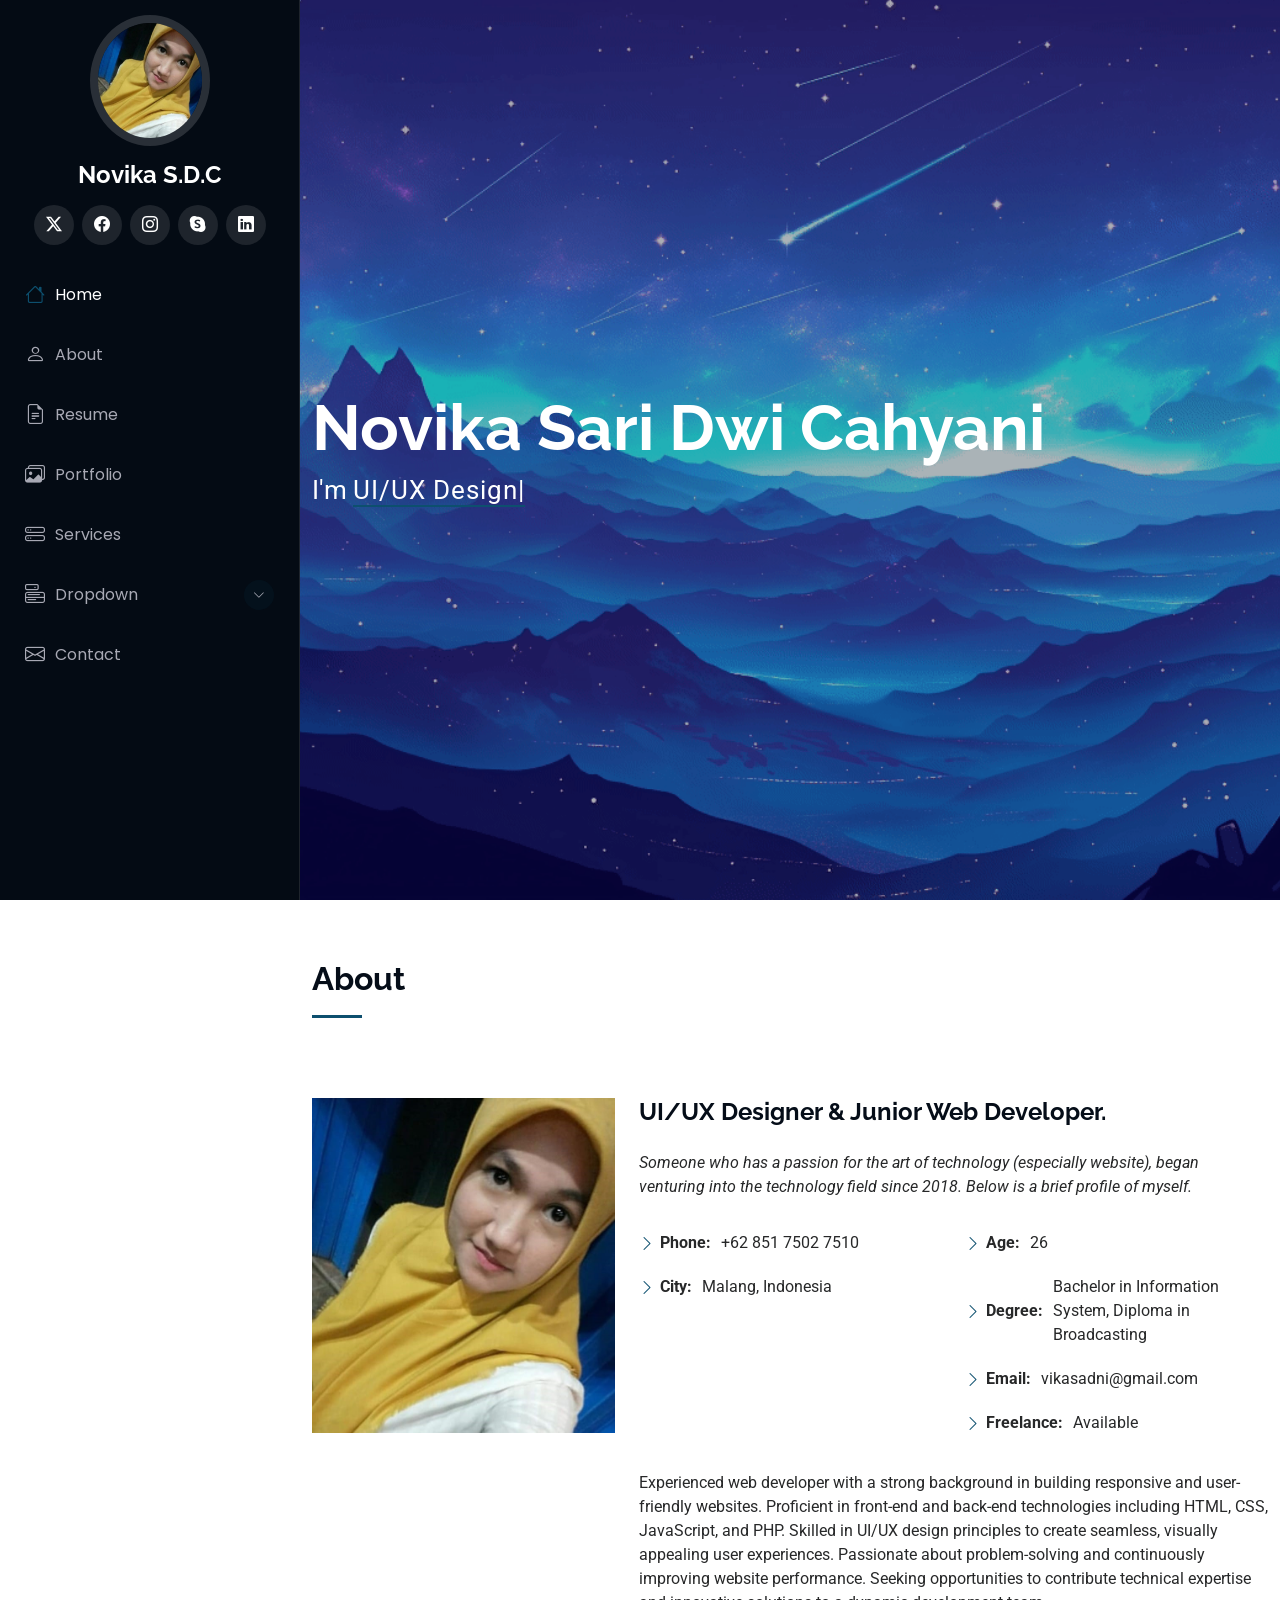
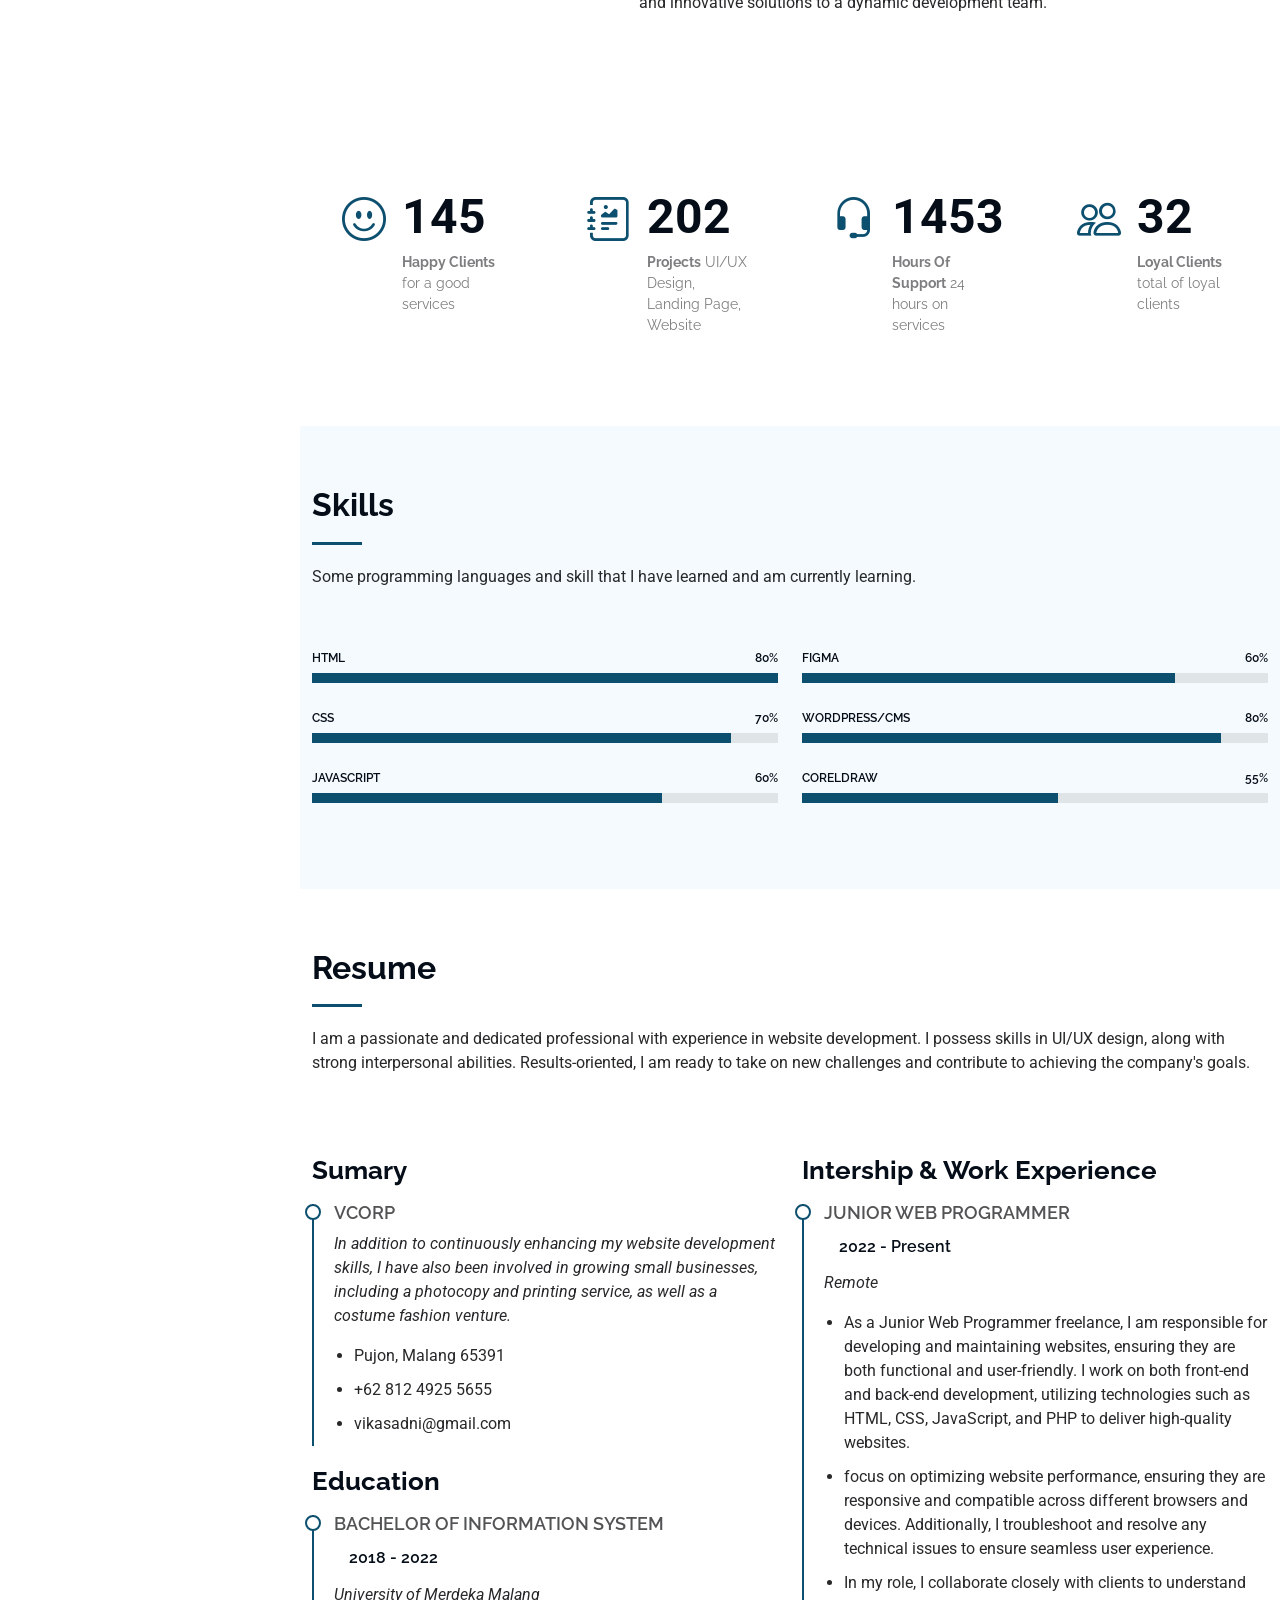
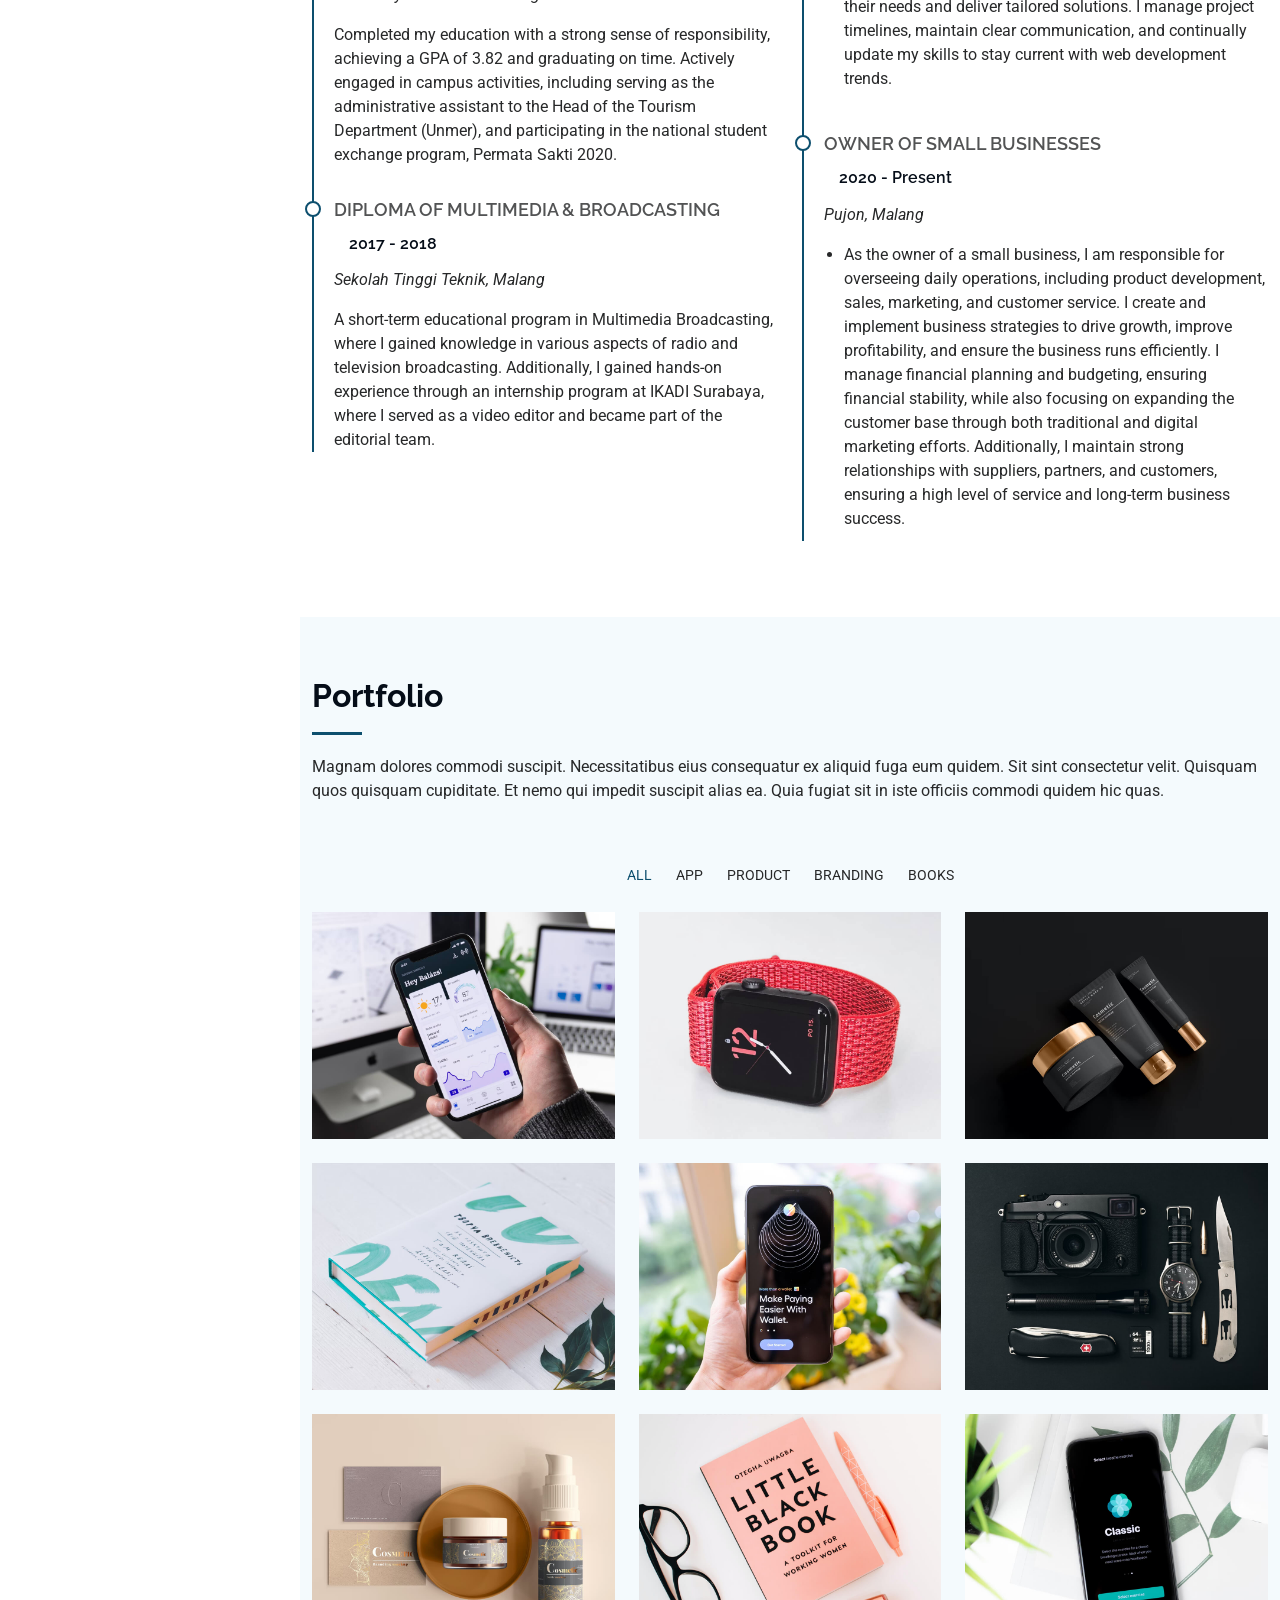
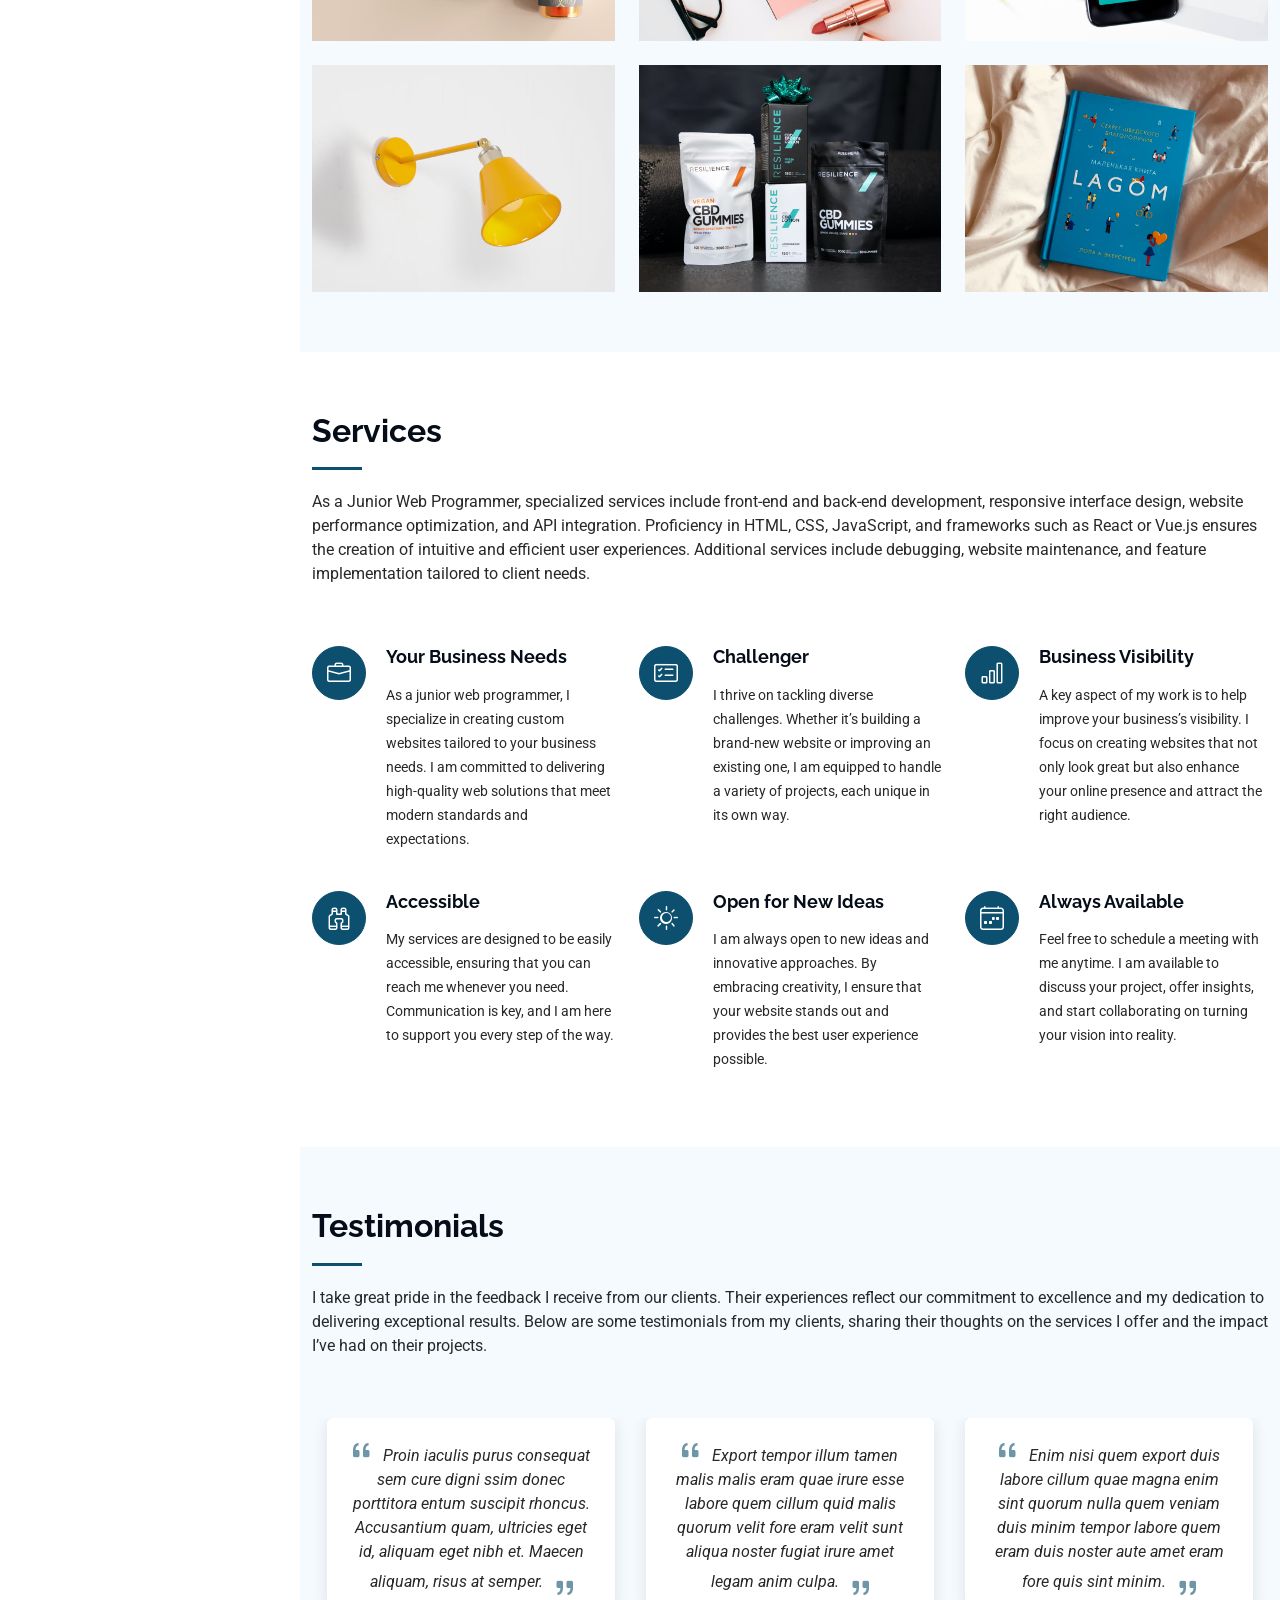
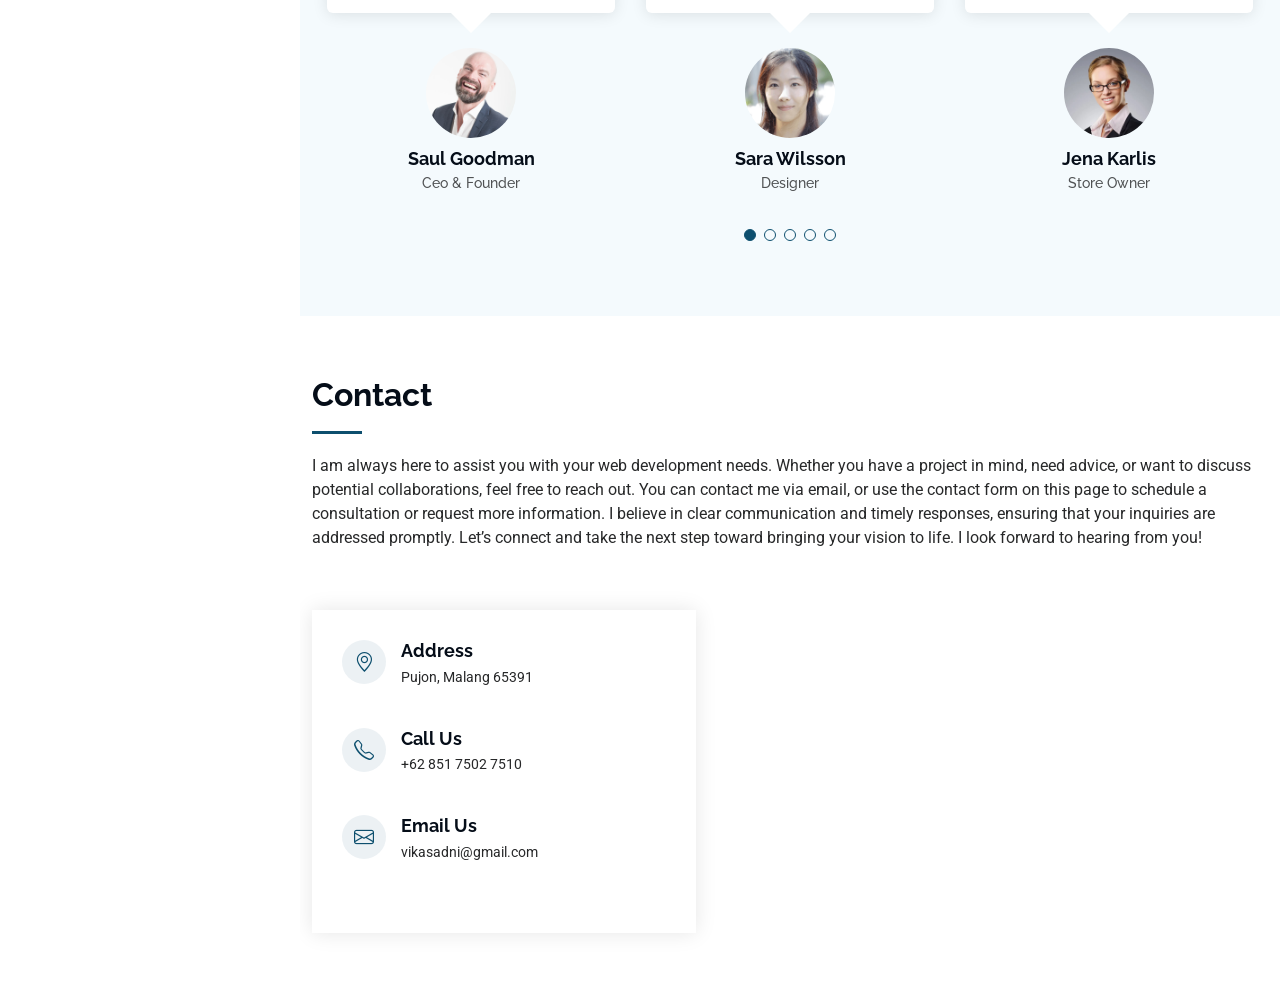
==== commit 5180ca2d: "new" ====
--- a/index.html
+++ b/index.html
@@ -184,14 +184,6 @@
                   <ul>
                     <li>
                       <i class="bi bi-chevron-right"></i>
-                      <strong>Birthday:</strong> <span>November 1998</span>
-                    </li>
-                    <li>
-                      <i class="bi bi-chevron-right"></i>
-                      <strong>Website:</strong> <span>www.vcorp.com</span>
-                    </li>
-                    <li>
-                      <i class="bi bi-chevron-right"></i>
                       <strong>Phone:</strong> <span>+62 851 7502 7510</span>
                     </li>
                     <li>
@@ -208,7 +200,7 @@
                     </li>
                     <li>
                       <i class="bi bi-chevron-right"></i>
-                      <strong>Degree:</strong> <span>Bachelor</span>
+                      <strong>Degree:</strong> <span>Bachelor in Information System, Diploma in Broadcasting</span>
                     </li>
                     <li>
                       <i class="bi bi-chevron-right"></i>
@@ -1274,7 +1266,7 @@
                   </div>
                 </div>
                 <!-- End Info Item -->
-
+<!-- CONTACT PERSON
                 <iframe
                   src="https://www.google.com/maps/embed?pb=!1m14!1m8!1m3!1d48389.78314118045!2d-74.006138!3d40.710059!3m2!1i1024!2i768!4f13.1!3m3!1m2!1s0x89c25a22a3bda30d%3A0xb89d1fe6bc499443!2sDowntown%20Conference%20Center!5e0!3m2!1sen!2sus!4v1676961268712!5m2!1sen!2sus"
                   frameborder="0"
@@ -1351,7 +1343,7 @@
                 </div>
               </form>
             </div>
-            <!-- End Contact Form -->
+          -->
           </div>
         </div>
       </section>
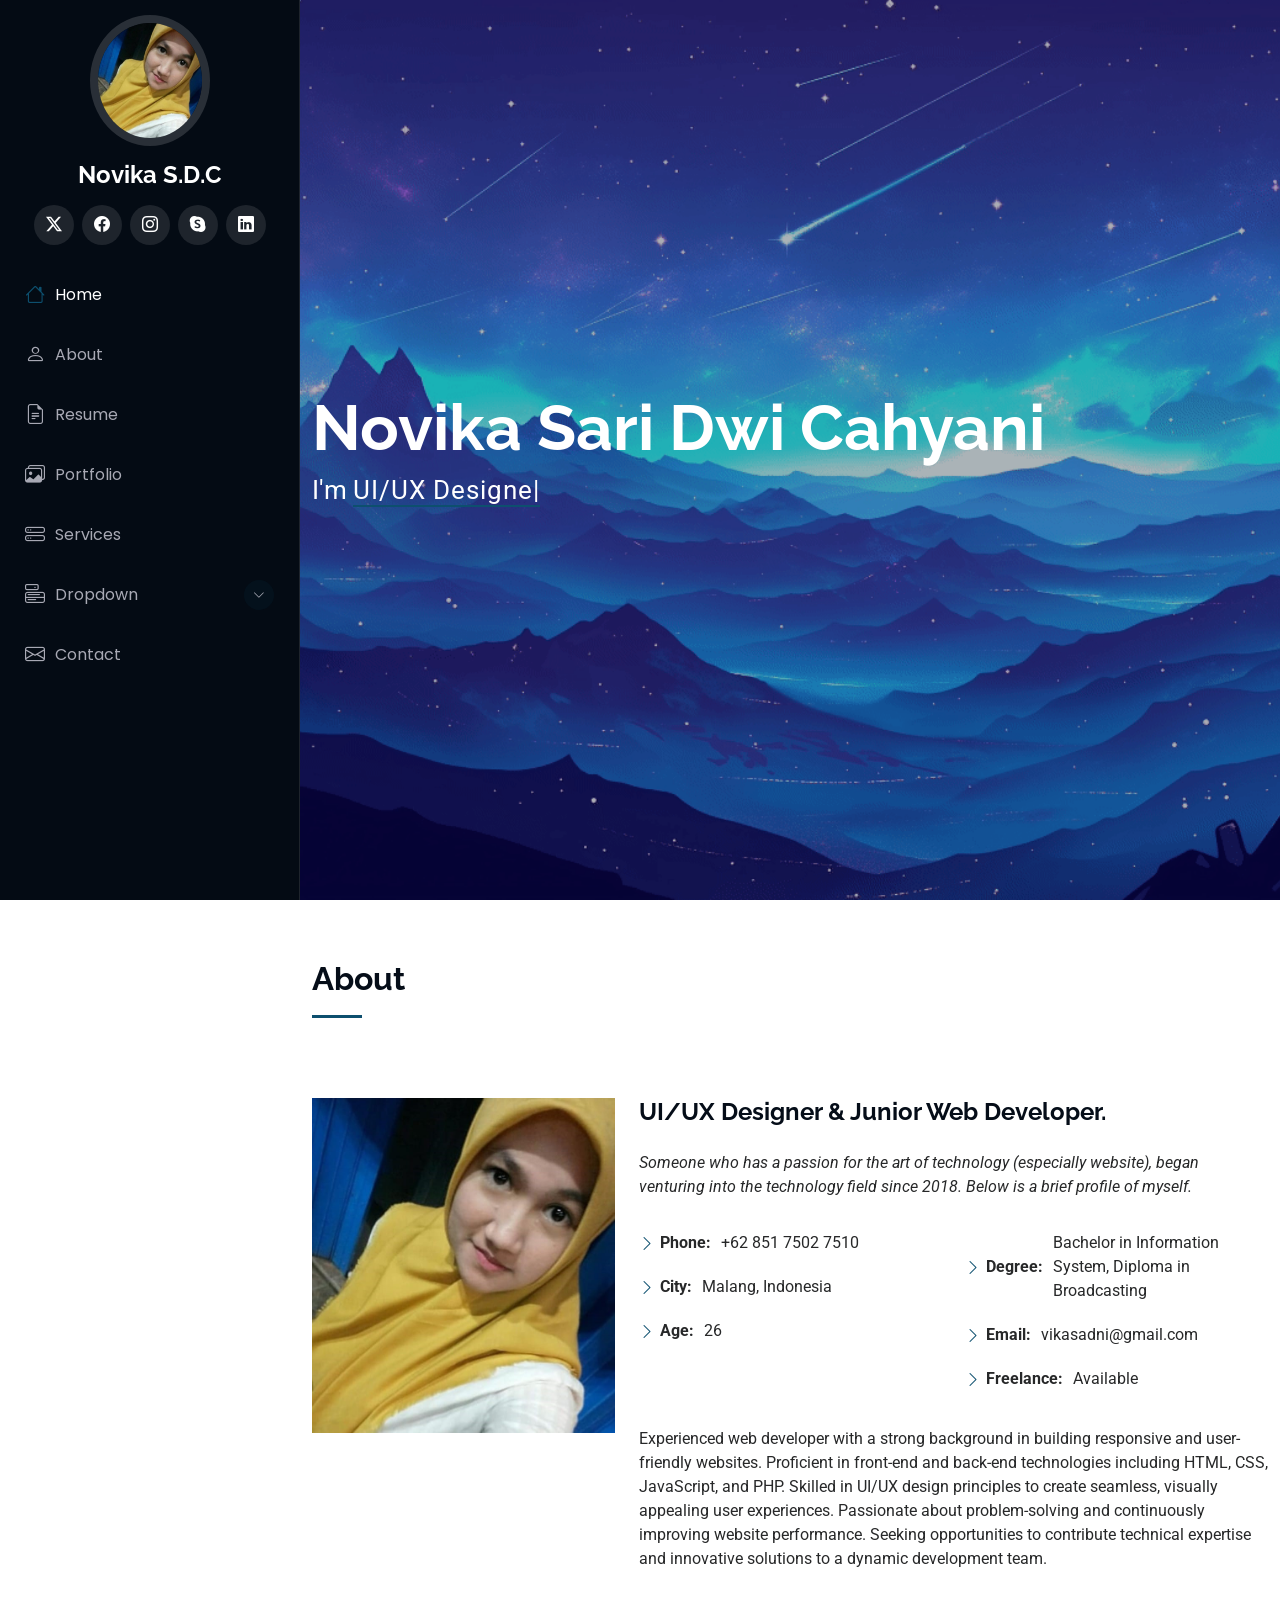
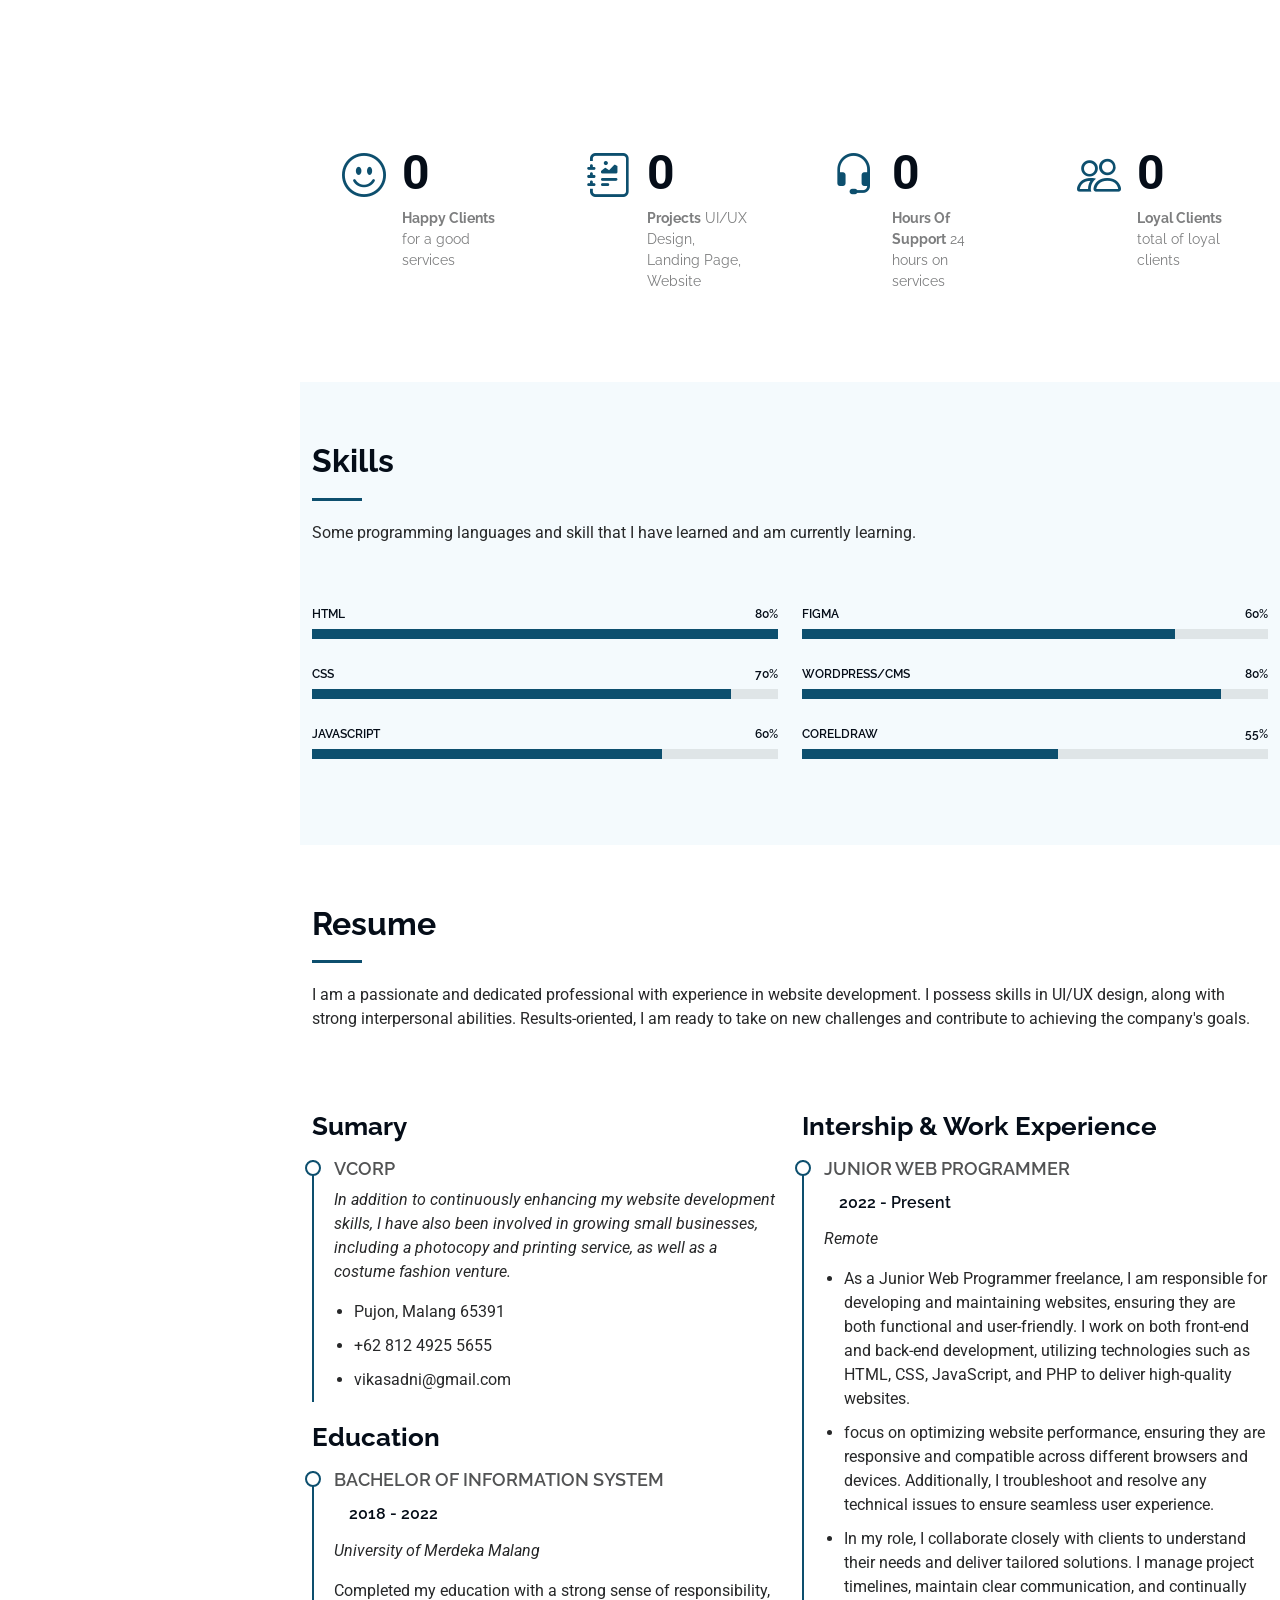
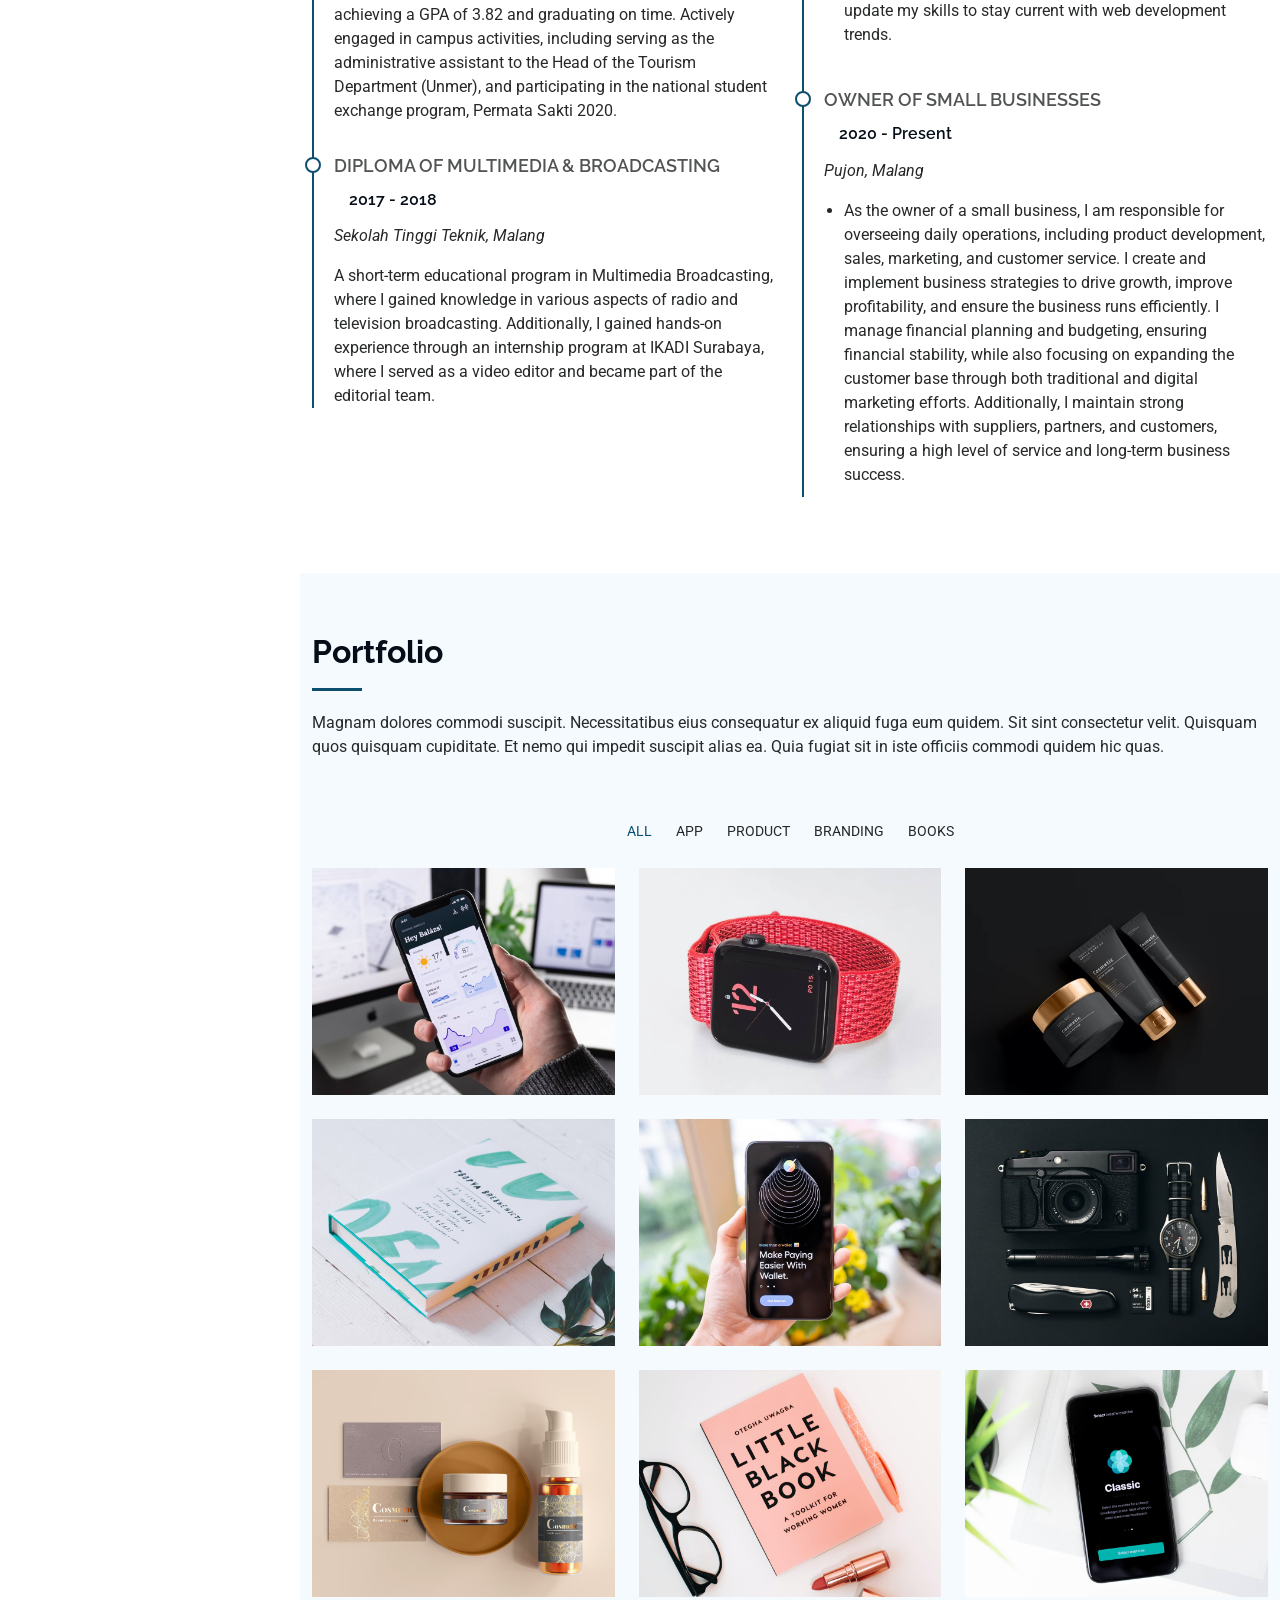
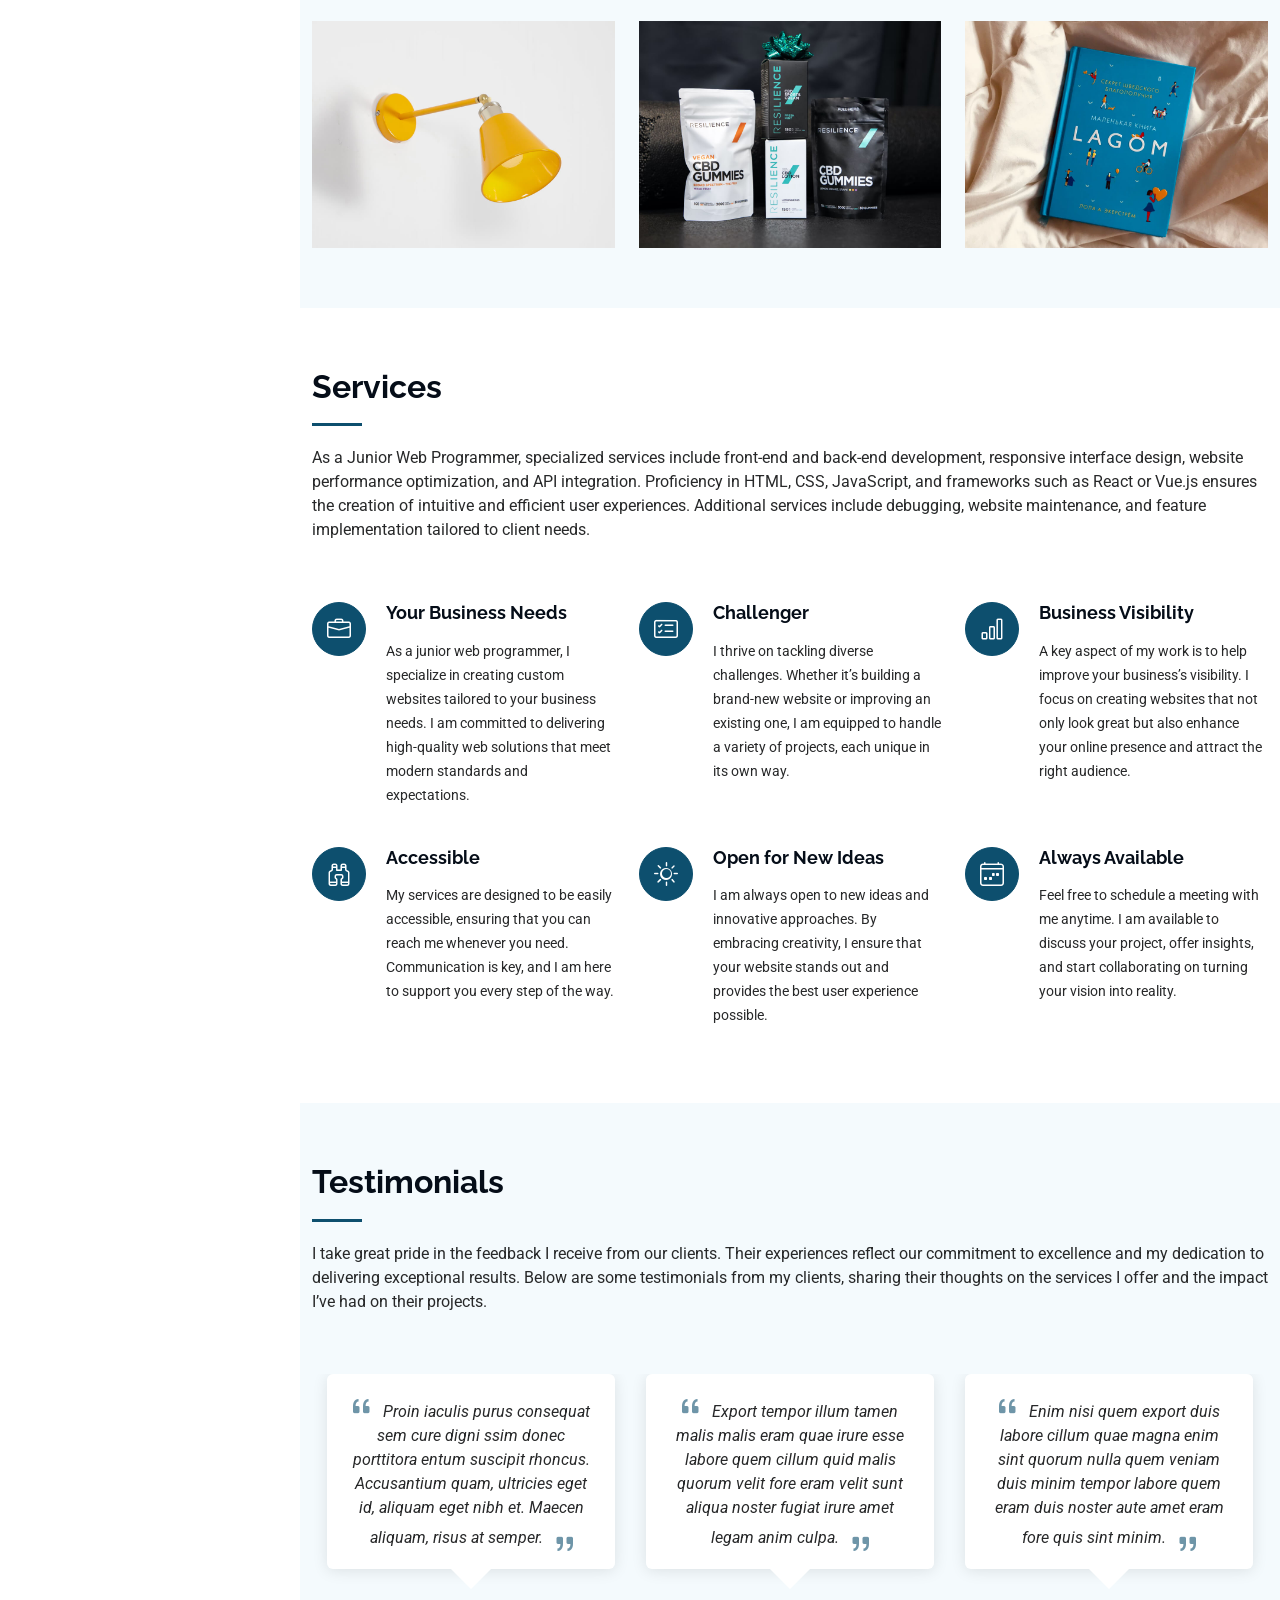
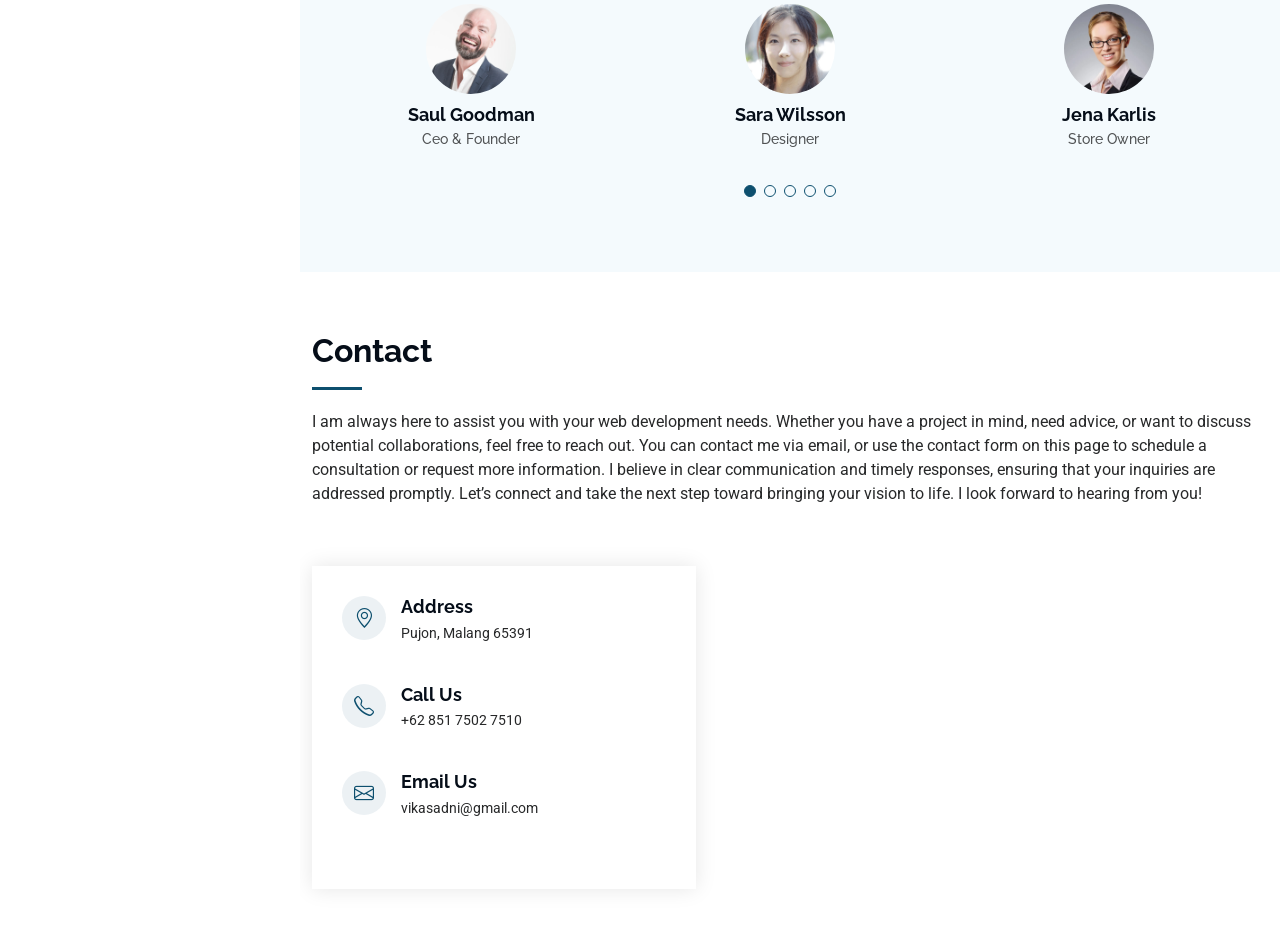
==== commit cf0f8cb1: "neww" ====
--- a/index.html
+++ b/index.html
@@ -190,15 +190,15 @@
                       <i class="bi bi-chevron-right"></i>
                       <strong>City:</strong> <span>Malang, Indonesia</span>
                     </li>
-                  </ul>
-                </div>
-                <div class="col-lg-6">
-                  <ul>
                     <li>
                       <i class="bi bi-chevron-right"></i> <strong>Age:</strong>
                       <span>26</span>
                     </li>
-                    <li>
+                  </ul>
+                </div>
+                <div class="col-lg-6">
+                  <ul>
+                  <li>
                       <i class="bi bi-chevron-right"></i>
                       <strong>Degree:</strong> <span>Bachelor in Information System, Diploma in Broadcasting</span>
                     </li>
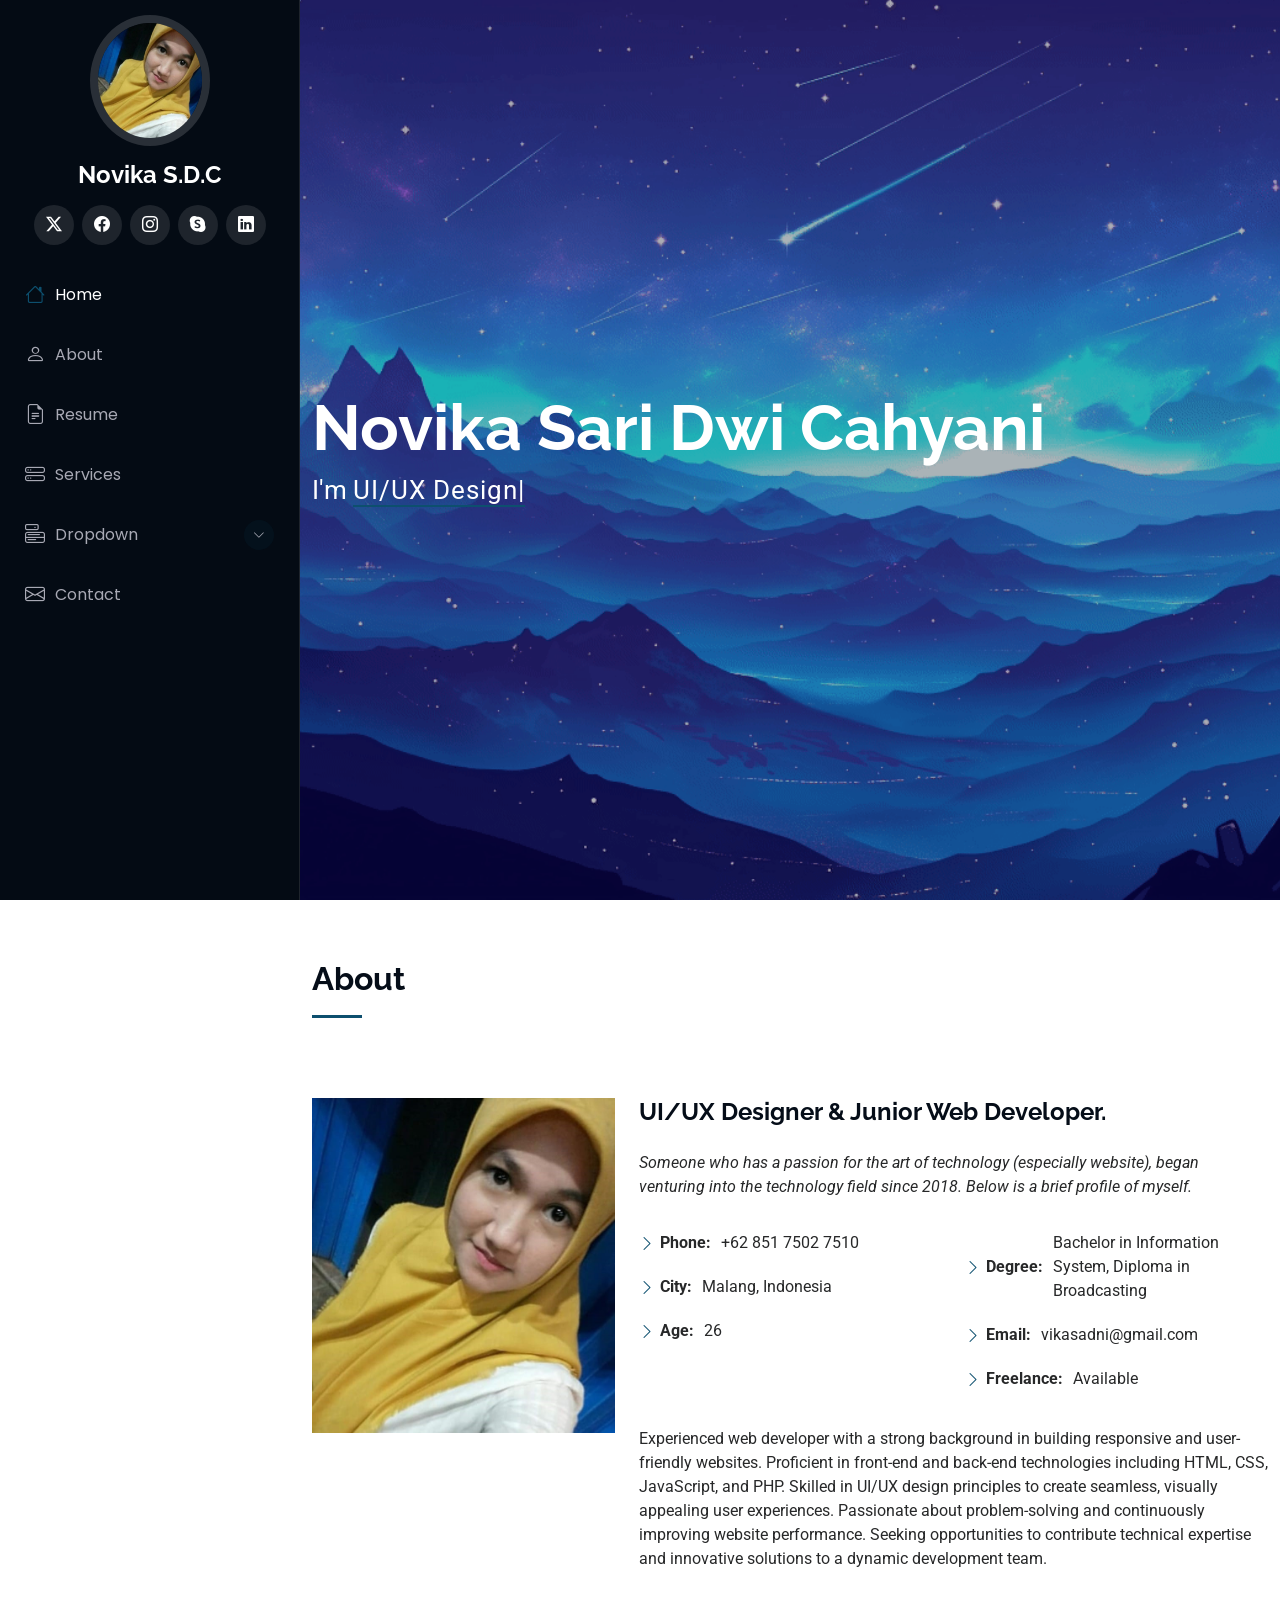
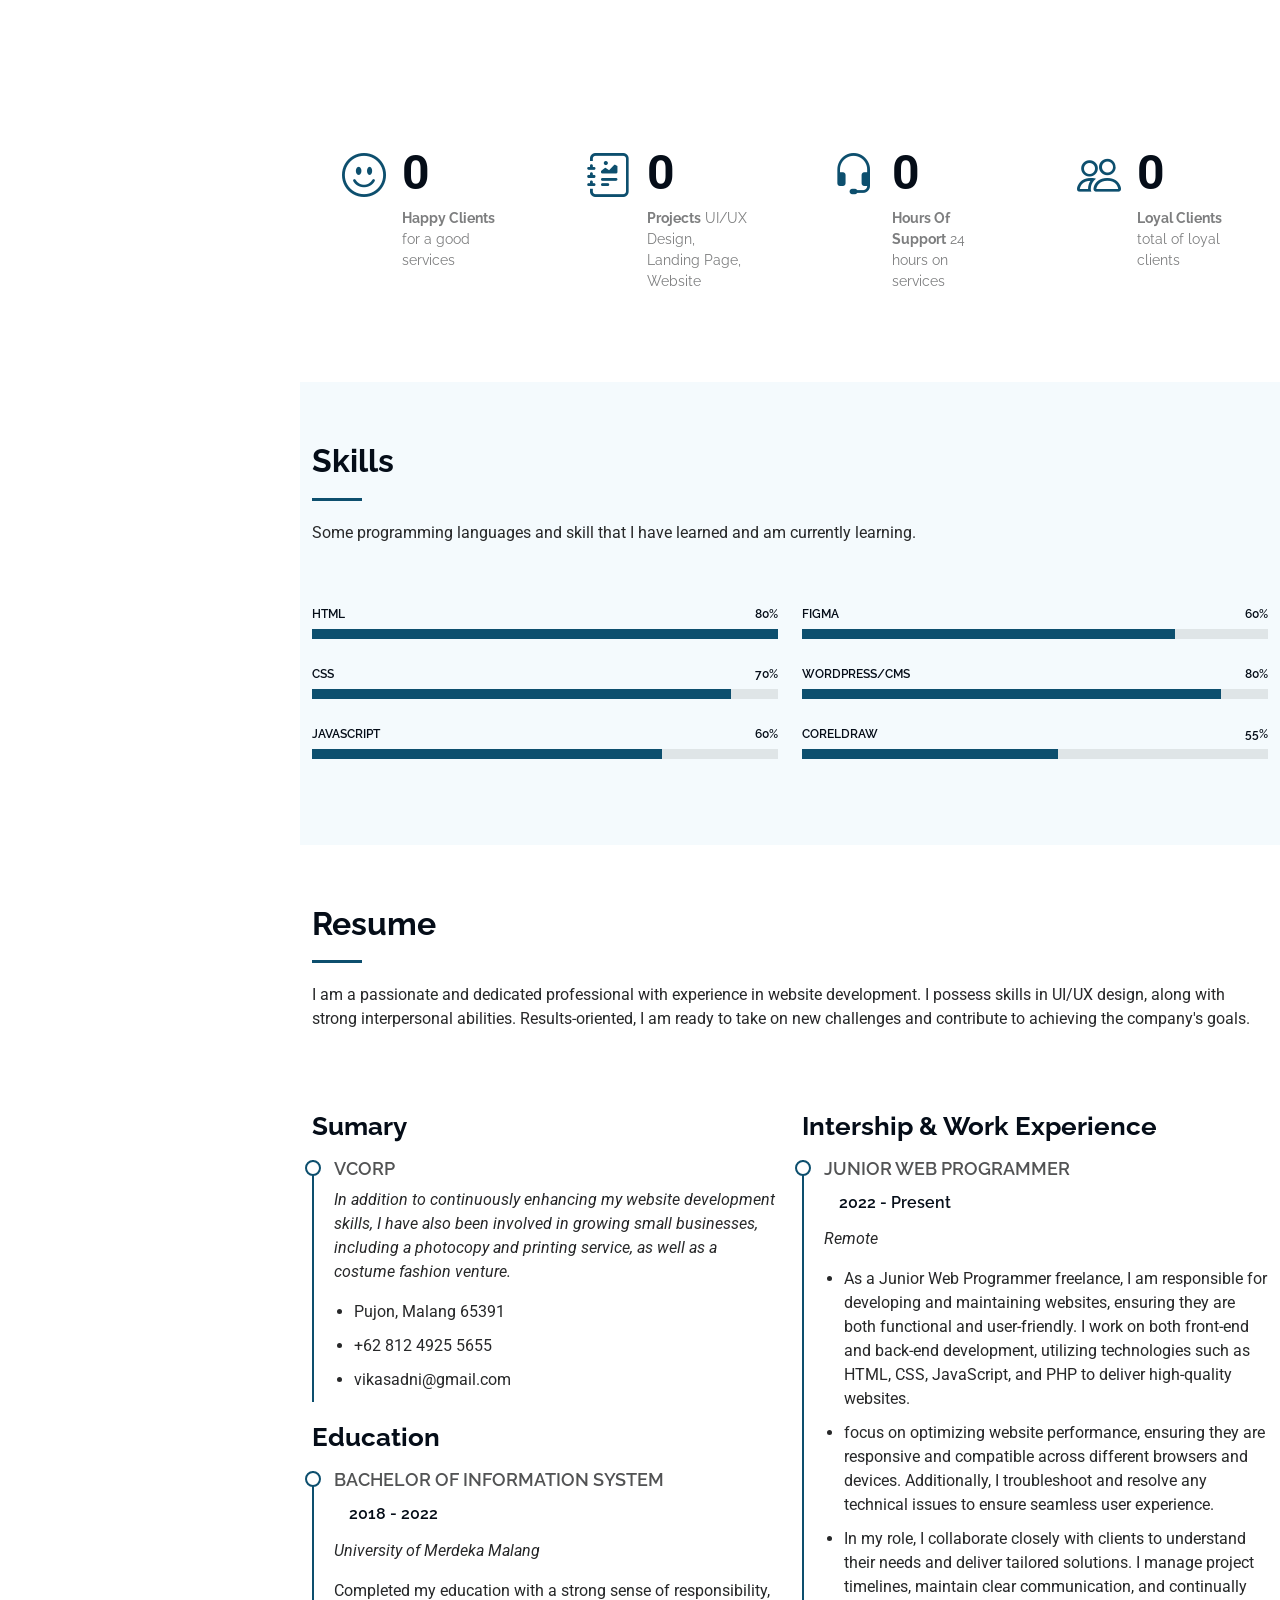
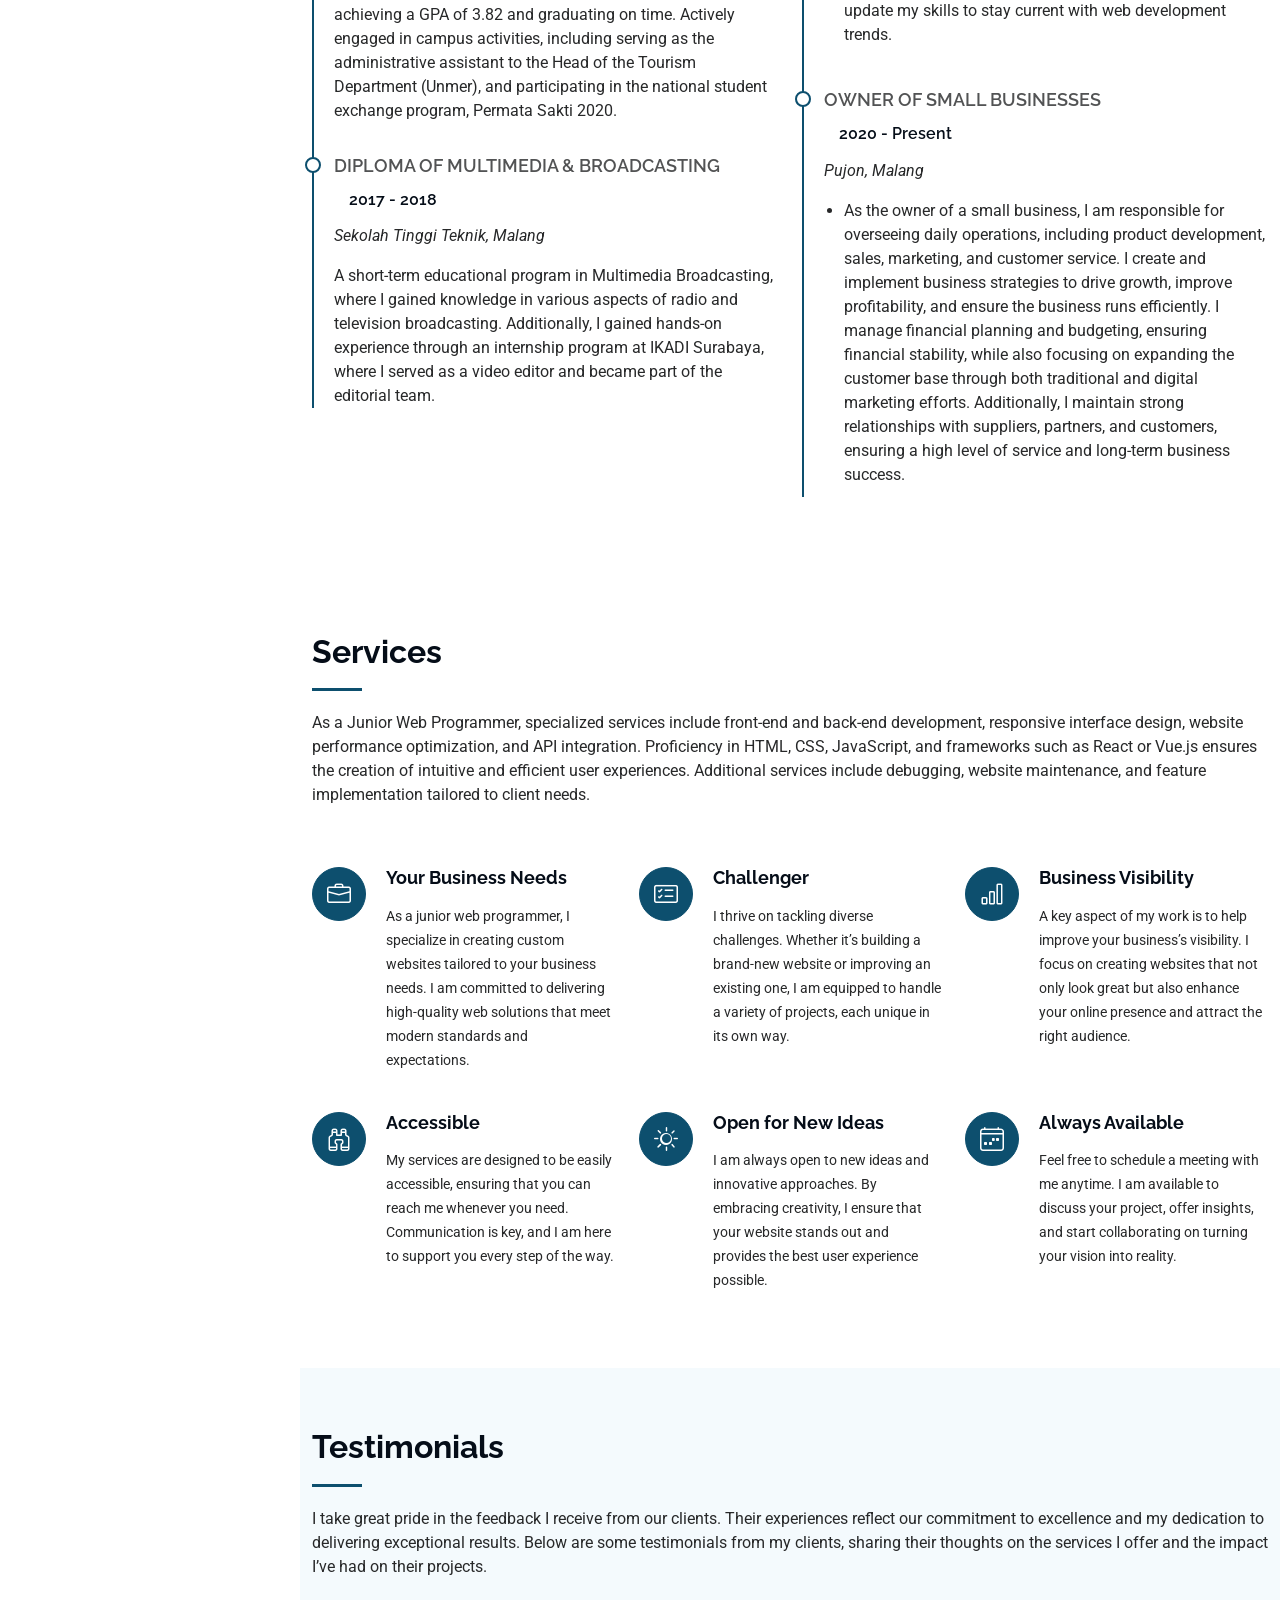
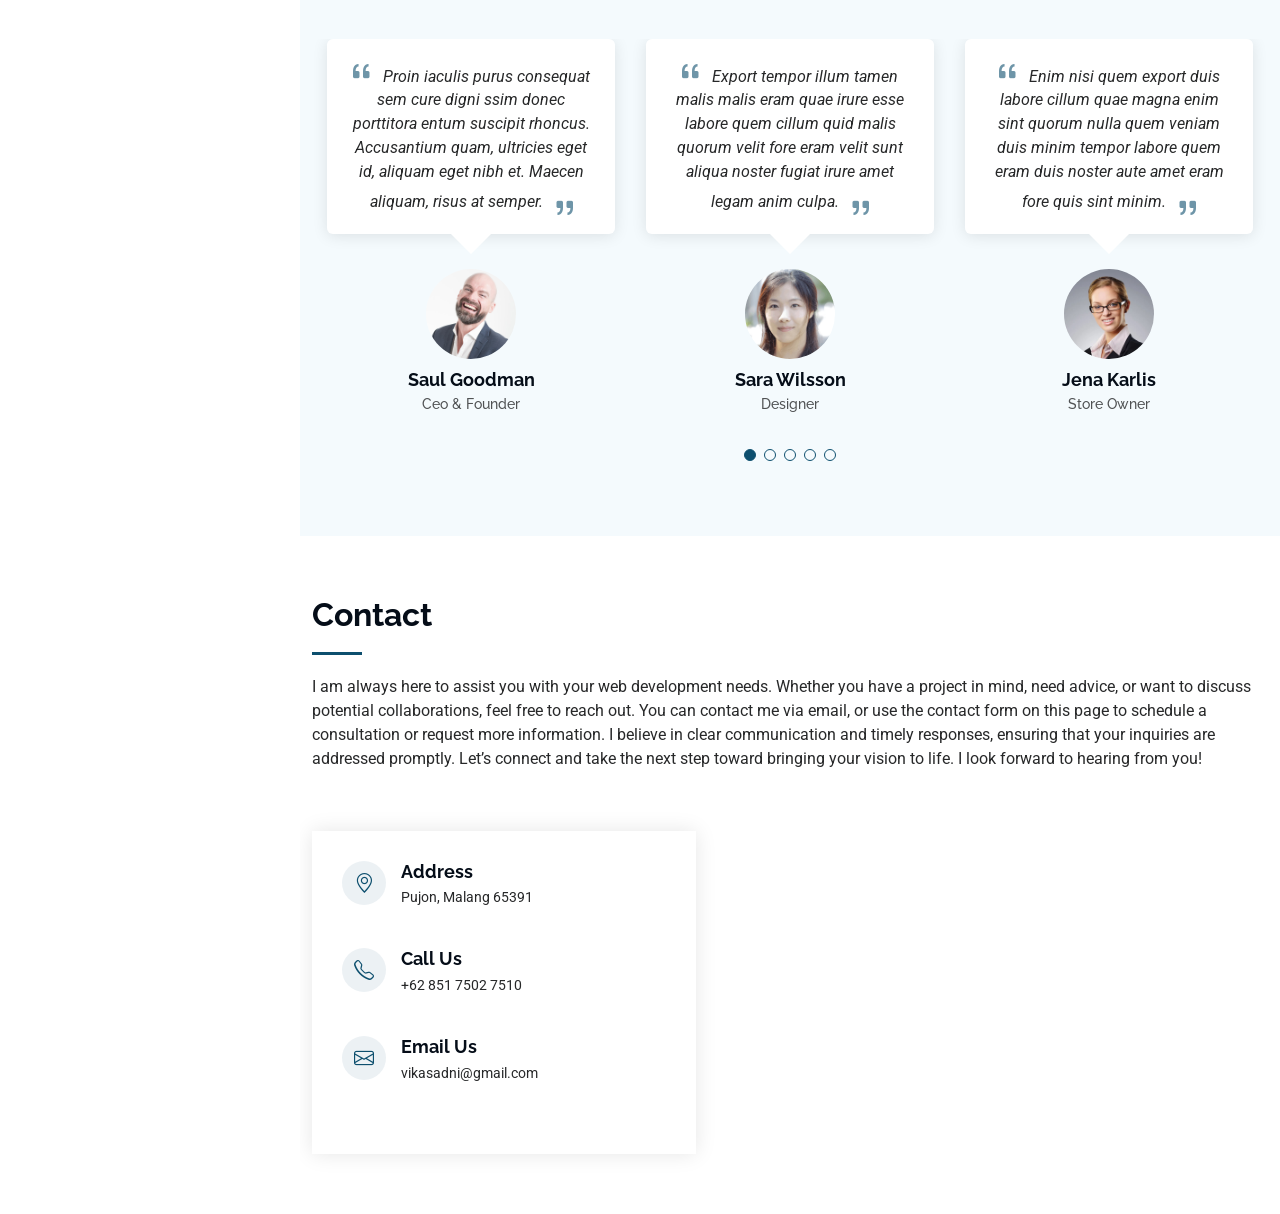
==== commit a8925593: "port" ====
--- a/index.html
+++ b/index.html
@@ -84,9 +84,6 @@
             >
           </li>
           <li>
-            <a href="#portfolio"
-              ><i class="bi bi-images navicon"></i> Portfolio</a
-            >
           </li>
           <li>
             <a href="#services"
@@ -486,7 +483,7 @@
                   </li>
                 </ul>
               </div>
-              <!-- Edn Resume Item -->
+              <!-- End Resume Item -->
 
               <div class="resume-item">
                 <h4>Owner of Small Businesses</h4>
@@ -504,411 +501,6 @@
         </div>
       </section>
       <!-- /Resume Section -->
-
-      <!-- Portfolio Section -->
-      <section id="portfolio" class="portfolio section light-background">
-        <!-- Section Title -->
-        <div class="container section-title" data-aos="fade-up">
-          <h2>Portfolio</h2>
-          <p>
-            Magnam dolores commodi suscipit. Necessitatibus eius consequatur ex
-            aliquid fuga eum quidem. Sit sint consectetur velit. Quisquam quos
-            quisquam cupiditate. Et nemo qui impedit suscipit alias ea. Quia
-            fugiat sit in iste officiis commodi quidem hic quas.
-          </p>
-        </div>
-        <!-- End Section Title -->
-
-        <div class="container">
-          <div
-            class="isotope-layout"
-            data-default-filter="*"
-            data-layout="masonry"
-            data-sort="original-order"
-          >
-            <ul
-              class="portfolio-filters isotope-filters"
-              data-aos="fade-up"
-              data-aos-delay="100"
-            >
-              <li data-filter="*" class="filter-active">All</li>
-              <li data-filter=".filter-app">App</li>
-              <li data-filter=".filter-product">Product</li>
-              <li data-filter=".filter-branding">Branding</li>
-              <li data-filter=".filter-books">Books</li>
-            </ul>
-            <!-- End Portfolio Filters -->
-
-            <div
-              class="row gy-4 isotope-container"
-              data-aos="fade-up"
-              data-aos-delay="200"
-            >
-              <div
-                class="col-lg-4 col-md-6 portfolio-item isotope-item filter-app"
-              >
-                <div class="portfolio-content h-100">
-                  <img
-                    src="assets/img/portfolio/app-1.jpg"
-                    class="img-fluid"
-                    alt=""
-                  />
-                  <div class="portfolio-info">
-                    <h4>App 1</h4>
-                    <p>Lorem ipsum, dolor sit amet consectetur</p>
-                    <a
-                      href="assets/img/portfolio/app-1.jpg"
-                      title="App 1"
-                      data-gallery="portfolio-gallery-app"
-                      class="glightbox preview-link"
-                      ><i class="bi bi-zoom-in"></i
-                    ></a>
-                    <a
-                      href="portfolio-details.html"
-                      title="More Details"
-                      class="details-link"
-                      ><i class="bi bi-link-45deg"></i
-                    ></a>
-                  </div>
-                </div>
-              </div>
-              <!-- End Portfolio Item -->
-
-              <div
-                class="col-lg-4 col-md-6 portfolio-item isotope-item filter-product"
-              >
-                <div class="portfolio-content h-100">
-                  <img
-                    src="assets/img/portfolio/product-1.jpg"
-                    class="img-fluid"
-                    alt=""
-                  />
-                  <div class="portfolio-info">
-                    <h4>Product 1</h4>
-                    <p>Lorem ipsum, dolor sit amet consectetur</p>
-                    <a
-                      href="assets/img/portfolio/product-1.jpg"
-                      title="Product 1"
-                      data-gallery="portfolio-gallery-product"
-                      class="glightbox preview-link"
-                      ><i class="bi bi-zoom-in"></i
-                    ></a>
-                    <a
-                      href="portfolio-details.html"
-                      title="More Details"
-                      class="details-link"
-                      ><i class="bi bi-link-45deg"></i
-                    ></a>
-                  </div>
-                </div>
-              </div>
-              <!-- End Portfolio Item -->
-
-              <div
-                class="col-lg-4 col-md-6 portfolio-item isotope-item filter-branding"
-              >
-                <div class="portfolio-content h-100">
-                  <img
-                    src="assets/img/portfolio/branding-1.jpg"
-                    class="img-fluid"
-                    alt=""
-                  />
-                  <div class="portfolio-info">
-                    <h4>Branding 1</h4>
-                    <p>Lorem ipsum, dolor sit amet consectetur</p>
-                    <a
-                      href="assets/img/portfolio/branding-1.jpg"
-                      title="Branding 1"
-                      data-gallery="portfolio-gallery-branding"
-                      class="glightbox preview-link"
-                      ><i class="bi bi-zoom-in"></i
-                    ></a>
-                    <a
-                      href="portfolio-details.html"
-                      title="More Details"
-                      class="details-link"
-                      ><i class="bi bi-link-45deg"></i
-                    ></a>
-                  </div>
-                </div>
-              </div>
-              <!-- End Portfolio Item -->
-
-              <div
-                class="col-lg-4 col-md-6 portfolio-item isotope-item filter-books"
-              >
-                <div class="portfolio-content h-100">
-                  <img
-                    src="assets/img/portfolio/books-1.jpg"
-                    class="img-fluid"
-                    alt=""
-                  />
-                  <div class="portfolio-info">
-                    <h4>Books 1</h4>
-                    <p>Lorem ipsum, dolor sit amet consectetur</p>
-                    <a
-                      href="assets/img/portfolio/books-1.jpg"
-                      title="Branding 1"
-                      data-gallery="portfolio-gallery-book"
-                      class="glightbox preview-link"
-                      ><i class="bi bi-zoom-in"></i
-                    ></a>
-                    <a
-                      href="portfolio-details.html"
-                      title="More Details"
-                      class="details-link"
-                      ><i class="bi bi-link-45deg"></i
-                    ></a>
-                  </div>
-                </div>
-              </div>
-              <!-- End Portfolio Item -->
-
-              <div
-                class="col-lg-4 col-md-6 portfolio-item isotope-item filter-app"
-              >
-                <div class="portfolio-content h-100">
-                  <img
-                    src="assets/img/portfolio/app-2.jpg"
-                    class="img-fluid"
-                    alt=""
-                  />
-                  <div class="portfolio-info">
-                    <h4>App 2</h4>
-                    <p>Lorem ipsum, dolor sit amet consectetur</p>
-                    <a
-                      href="assets/img/portfolio/app-2.jpg"
-                      title="App 2"
-                      data-gallery="portfolio-gallery-app"
-                      class="glightbox preview-link"
-                      ><i class="bi bi-zoom-in"></i
-                    ></a>
-                    <a
-                      href="portfolio-details.html"
-                      title="More Details"
-                      class="details-link"
-                      ><i class="bi bi-link-45deg"></i
-                    ></a>
-                  </div>
-                </div>
-              </div>
-              <!-- End Portfolio Item -->
-
-              <div
-                class="col-lg-4 col-md-6 portfolio-item isotope-item filter-product"
-              >
-                <div class="portfolio-content h-100">
-                  <img
-                    src="assets/img/portfolio/product-2.jpg"
-                    class="img-fluid"
-                    alt=""
-                  />
-                  <div class="portfolio-info">
-                    <h4>Product 2</h4>
-                    <p>Lorem ipsum, dolor sit amet consectetur</p>
-                    <a
-                      href="assets/img/portfolio/product-2.jpg"
-                      title="Product 2"
-                      data-gallery="portfolio-gallery-product"
-                      class="glightbox preview-link"
-                      ><i class="bi bi-zoom-in"></i
-                    ></a>
-                    <a
-                      href="portfolio-details.html"
-                      title="More Details"
-                      class="details-link"
-                      ><i class="bi bi-link-45deg"></i
-                    ></a>
-                  </div>
-                </div>
-              </div>
-              <!-- End Portfolio Item -->
-
-              <div
-                class="col-lg-4 col-md-6 portfolio-item isotope-item filter-branding"
-              >
-                <div class="portfolio-content h-100">
-                  <img
-                    src="assets/img/portfolio/branding-2.jpg"
-                    class="img-fluid"
-                    alt=""
-                  />
-                  <div class="portfolio-info">
-                    <h4>Branding 2</h4>
-                    <p>Lorem ipsum, dolor sit amet consectetur</p>
-                    <a
-                      href="assets/img/portfolio/branding-2.jpg"
-                      title="Branding 2"
-                      data-gallery="portfolio-gallery-branding"
-                      class="glightbox preview-link"
-                      ><i class="bi bi-zoom-in"></i
-                    ></a>
-                    <a
-                      href="portfolio-details.html"
-                      title="More Details"
-                      class="details-link"
-                      ><i class="bi bi-link-45deg"></i
-                    ></a>
-                  </div>
-                </div>
-              </div>
-              <!-- End Portfolio Item -->
-
-              <div
-                class="col-lg-4 col-md-6 portfolio-item isotope-item filter-books"
-              >
-                <div class="portfolio-content h-100">
-                  <img
-                    src="assets/img/portfolio/books-2.jpg"
-                    class="img-fluid"
-                    alt=""
-                  />
-                  <div class="portfolio-info">
-                    <h4>Books 2</h4>
-                    <p>Lorem ipsum, dolor sit amet consectetur</p>
-                    <a
-                      href="assets/img/portfolio/books-2.jpg"
-                      title="Branding 2"
-                      data-gallery="portfolio-gallery-book"
-                      class="glightbox preview-link"
-                      ><i class="bi bi-zoom-in"></i
-                    ></a>
-                    <a
-                      href="portfolio-details.html"
-                      title="More Details"
-                      class="details-link"
-                      ><i class="bi bi-link-45deg"></i
-                    ></a>
-                  </div>
-                </div>
-              </div>
-              <!-- End Portfolio Item -->
-
-              <div
-                class="col-lg-4 col-md-6 portfolio-item isotope-item filter-app"
-              >
-                <div class="portfolio-content h-100">
-                  <img
-                    src="assets/img/portfolio/app-3.jpg"
-                    class="img-fluid"
-                    alt=""
-                  />
-                  <div class="portfolio-info">
-                    <h4>App 3</h4>
-                    <p>Lorem ipsum, dolor sit amet consectetur</p>
-                    <a
-                      href="assets/img/portfolio/app-3.jpg"
-                      title="App 3"
-                      data-gallery="portfolio-gallery-app"
-                      class="glightbox preview-link"
-                      ><i class="bi bi-zoom-in"></i
-                    ></a>
-                    <a
-                      href="portfolio-details.html"
-                      title="More Details"
-                      class="details-link"
-                      ><i class="bi bi-link-45deg"></i
-                    ></a>
-                  </div>
-                </div>
-              </div>
-              <!-- End Portfolio Item -->
-
-              <div
-                class="col-lg-4 col-md-6 portfolio-item isotope-item filter-product"
-              >
-                <div class="portfolio-content h-100">
-                  <img
-                    src="assets/img/portfolio/product-3.jpg"
-                    class="img-fluid"
-                    alt=""
-                  />
-                  <div class="portfolio-info">
-                    <h4>Product 3</h4>
-                    <p>Lorem ipsum, dolor sit amet consectetur</p>
-                    <a
-                      href="assets/img/portfolio/product-3.jpg"
-                      title="Product 3"
-                      data-gallery="portfolio-gallery-product"
-                      class="glightbox preview-link"
-                      ><i class="bi bi-zoom-in"></i
-                    ></a>
-                    <a
-                      href="portfolio-details.html"
-                      title="More Details"
-                      class="details-link"
-                      ><i class="bi bi-link-45deg"></i
-                    ></a>
-                  </div>
-                </div>
-              </div>
-              <!-- End Portfolio Item -->
-
-              <div
-                class="col-lg-4 col-md-6 portfolio-item isotope-item filter-branding"
-              >
-                <div class="portfolio-content h-100">
-                  <img
-                    src="assets/img/portfolio/branding-3.jpg"
-                    class="img-fluid"
-                    alt=""
-                  />
-                  <div class="portfolio-info">
-                    <h4>Branding 3</h4>
-                    <p>Lorem ipsum, dolor sit amet consectetur</p>
-                    <a
-                      href="assets/img/portfolio/branding-3.jpg"
-                      title="Branding 2"
-                      data-gallery="portfolio-gallery-branding"
-                      class="glightbox preview-link"
-                      ><i class="bi bi-zoom-in"></i
-                    ></a>
-                    <a
-                      href="portfolio-details.html"
-                      title="More Details"
-                      class="details-link"
-                      ><i class="bi bi-link-45deg"></i
-                    ></a>
-                  </div>
-                </div>
-              </div>
-              <!-- End Portfolio Item -->
-
-              <div
-                class="col-lg-4 col-md-6 portfolio-item isotope-item filter-books"
-              >
-                <div class="portfolio-content h-100">
-                  <img
-                    src="assets/img/portfolio/books-3.jpg"
-                    class="img-fluid"
-                    alt=""
-                  />
-                  <div class="portfolio-info">
-                    <h4>Books 3</h4>
-                    <p>Lorem ipsum, dolor sit amet consectetur</p>
-                    <a
-                      href="assets/img/portfolio/books-3.jpg"
-                      title="Branding 3"
-                      data-gallery="portfolio-gallery-book"
-                      class="glightbox preview-link"
-                      ><i class="bi bi-zoom-in"></i
-                    ></a>
-                    <a
-                      href="portfolio-details.html"
-                      title="More Details"
-                      class="details-link"
-                      ><i class="bi bi-link-45deg"></i
-                    ></a>
-                  </div>
-                </div>
-              </div>
-              <!-- End Portfolio Item -->
-            </div>
-            <!-- End Portfolio Container -->
-          </div>
-        </div>
-      </section>
-      <!-- /Portfolio Section -->
 
       <!-- Services Section -->
       <section id="services" class="services section">
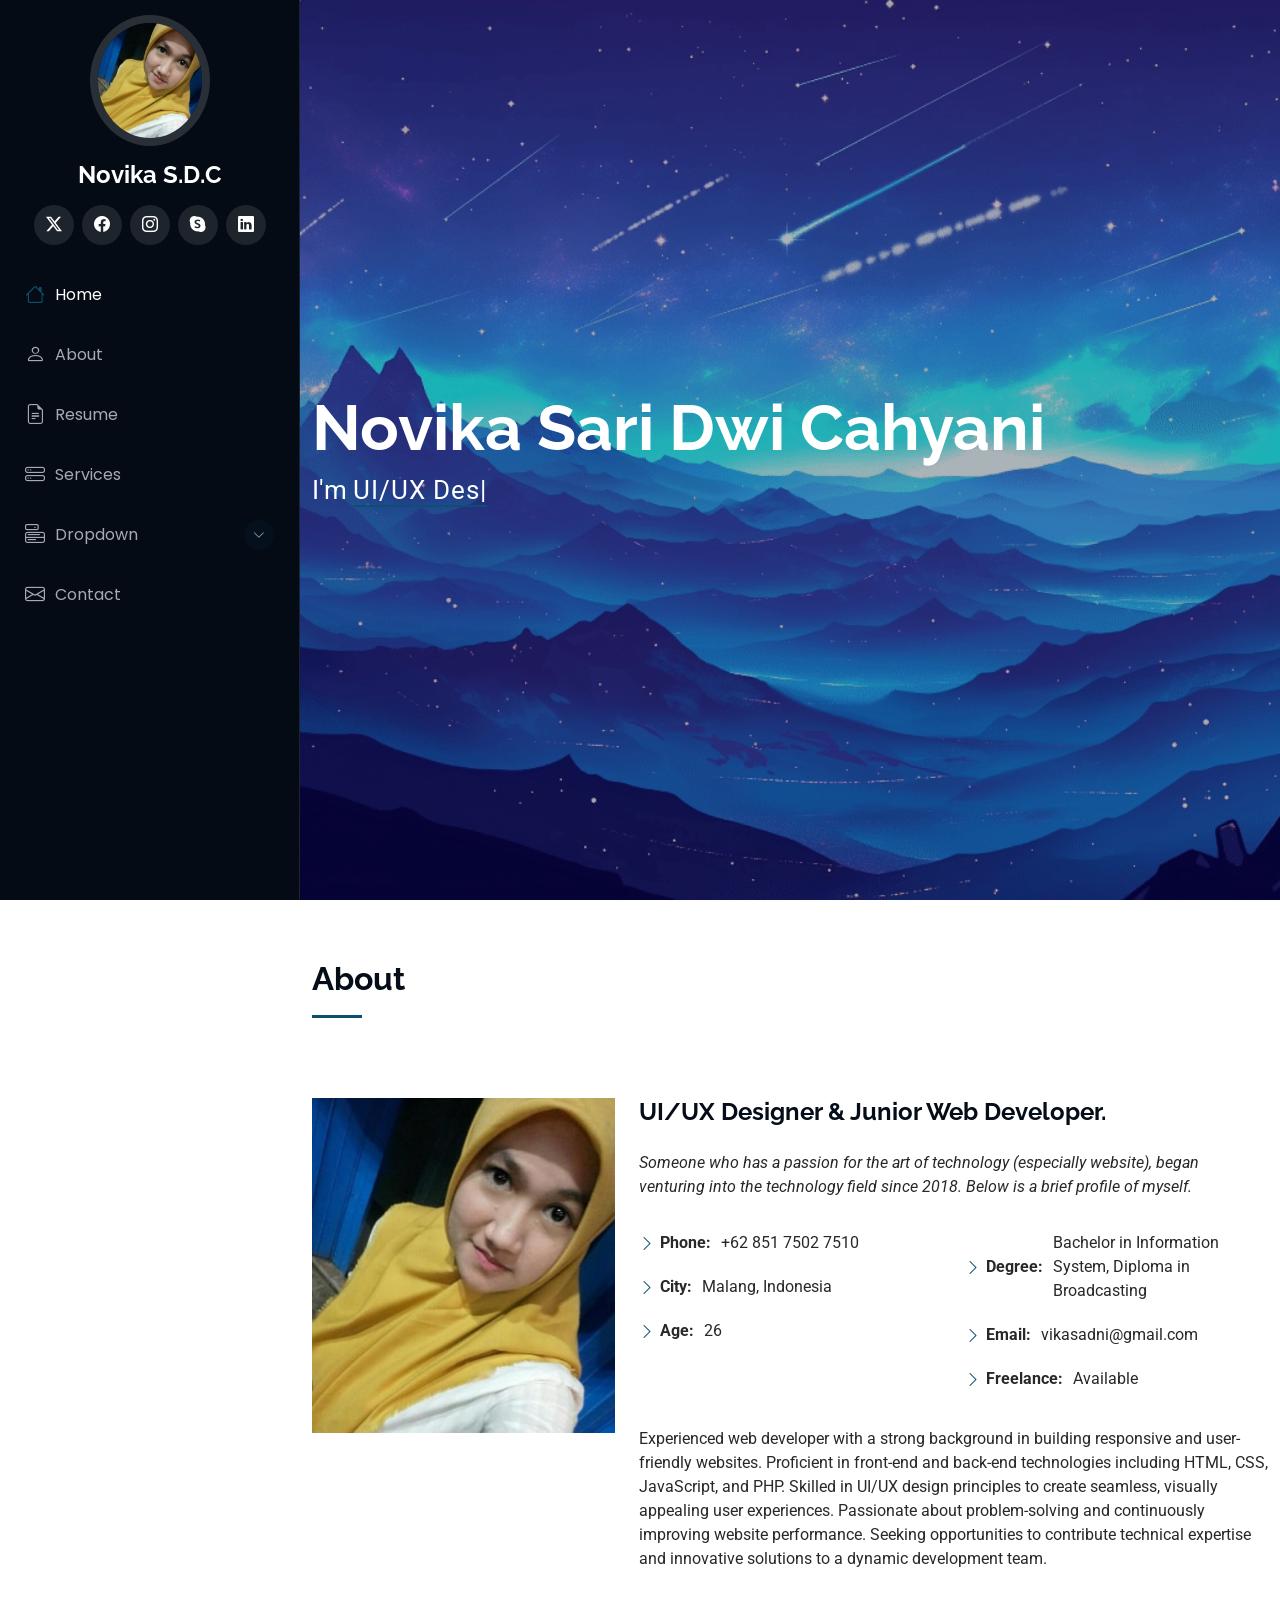
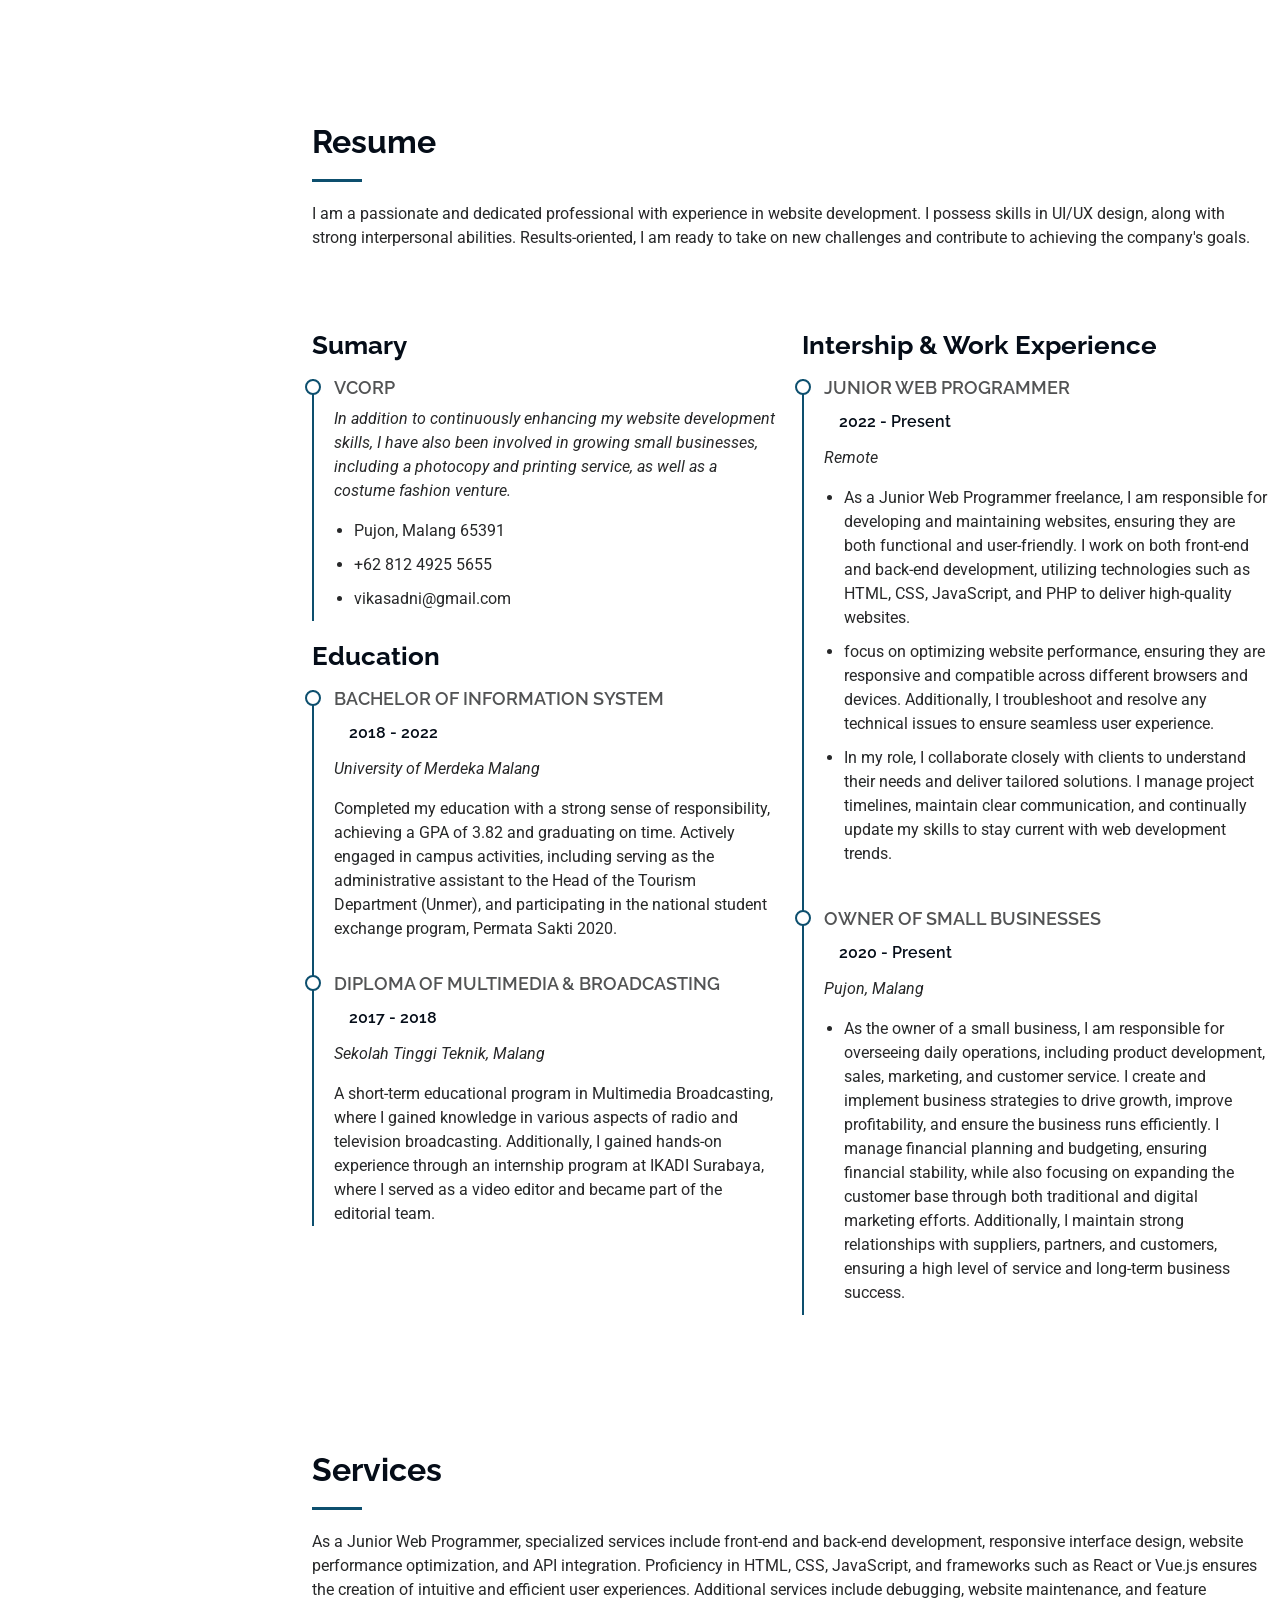
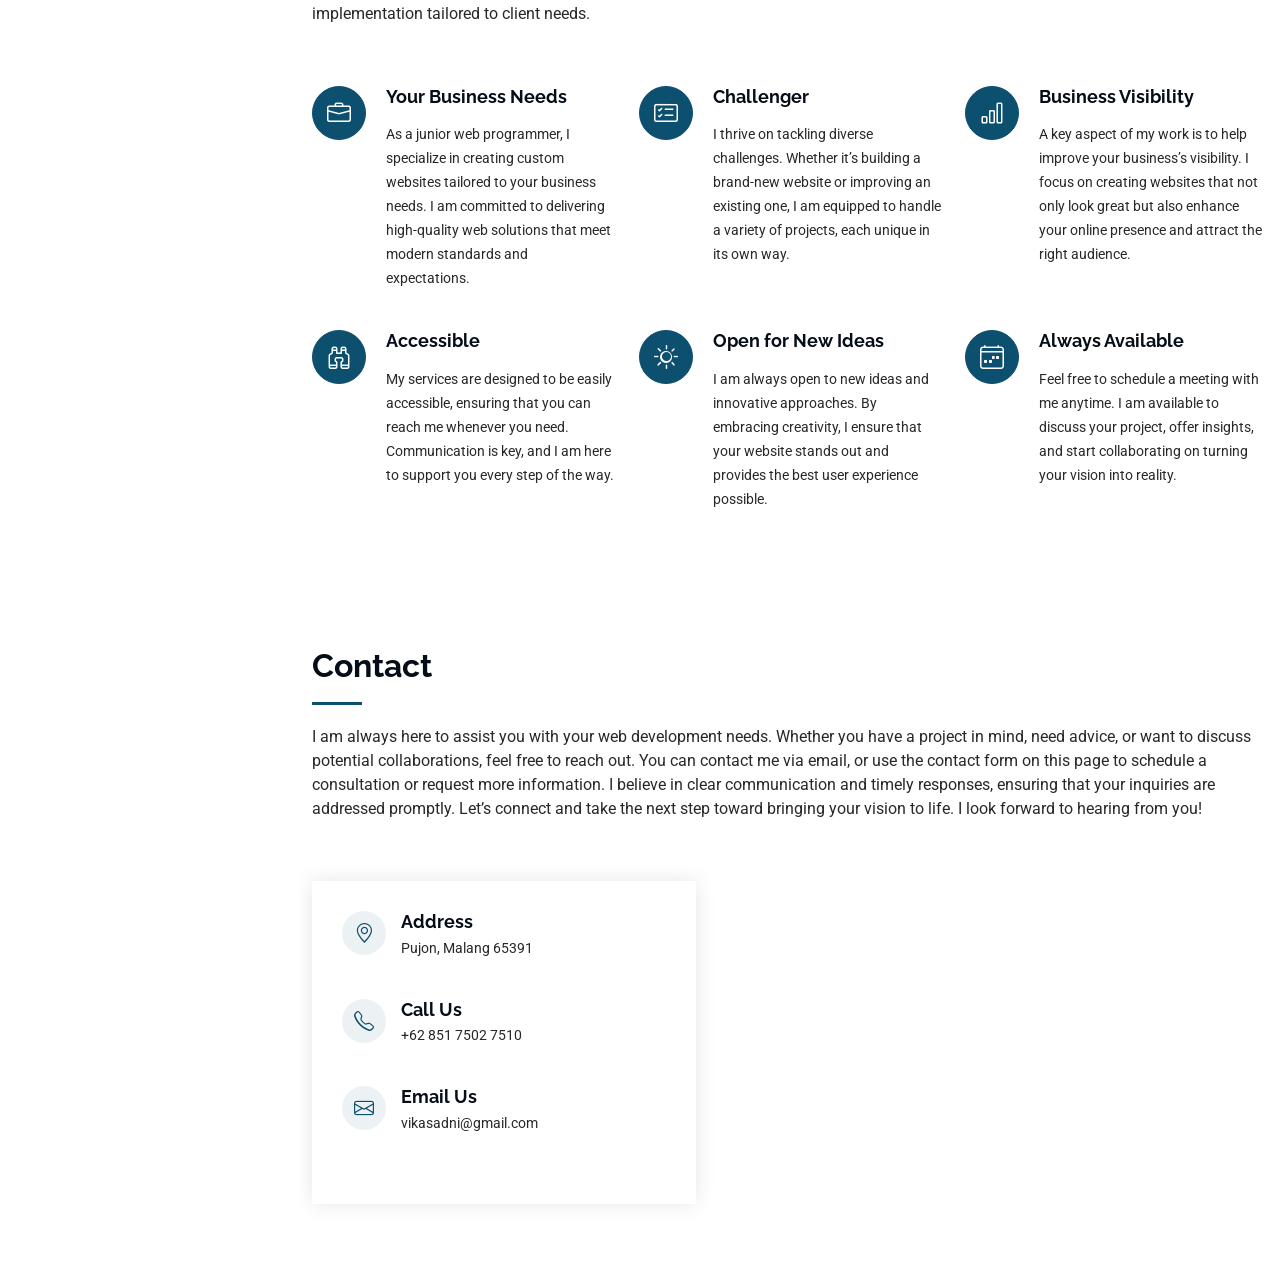
==== commit 08bf3580: "final" ====
--- a/index.html
+++ b/index.html
@@ -219,198 +219,6 @@
       </section>
       <!-- /About Section -->
 
-      <!-- Stats Section -->
-      <section id="stats" class="stats section">
-        <div class="container" data-aos="fade-up" data-aos-delay="100">
-          <div class="row gy-4">
-            <div class="col-lg-3 col-md-6">
-              <div class="stats-item">
-                <i class="bi bi-emoji-smile"></i>
-                <span
-                  data-purecounter-start="0"
-                  data-purecounter-end="145"
-                  data-purecounter-duration="1"
-                  class="purecounter"
-                ></span>
-                <p>
-                  <strong>Happy Clients</strong> <span>for a good services</span>
-                </p>
-              </div>
-            </div>
-            <!-- End Stats Item -->
-
-            <div class="col-lg-3 col-md-6">
-              <div class="stats-item">
-                <i class="bi bi-journal-richtext"></i>
-                <span
-                  data-purecounter-start="0"
-                  data-purecounter-end="202"
-                  data-purecounter-duration="1"
-                  class="purecounter"
-                ></span>
-                <p>
-                  <strong>Projects</strong>
-                  <span>UI/UX Design, Landing Page, Website</span>
-                </p>
-              </div>
-            </div>
-            <!-- End Stats Item -->
-
-            <div class="col-lg-3 col-md-6">
-              <div class="stats-item">
-                <i class="bi bi-headset"></i>
-                <span
-                  data-purecounter-start="0"
-                  data-purecounter-end="1453"
-                  data-purecounter-duration="1"
-                  class="purecounter"
-                ></span>
-                <p>
-                  <strong>Hours Of Support</strong>
-                  <span>24 hours on services</span>
-                </p>
-              </div>
-            </div>
-            <!-- End Stats Item -->
-
-            <div class="col-lg-3 col-md-6">
-              <div class="stats-item">
-                <i class="bi bi-people"></i>
-                <span
-                  data-purecounter-start="0"
-                  data-purecounter-end="32"
-                  data-purecounter-duration="1"
-                  class="purecounter"
-                ></span>
-                <p>
-                  <strong>Loyal Clients</strong>
-                  <span>total of loyal clients</span>
-                </p>
-              </div>
-            </div>
-            <!-- End Stats Item -->
-          </div>
-        </div>
-      </section>
-      <!-- /Stats Section -->
-
-      <!-- Skills Section -->
-      <section id="skills" class="skills section light-background">
-        <!-- Section Title -->
-        <div class="container section-title" data-aos="fade-up">
-          <h2>Skills</h2>
-          <p>
-            Some programming languages and skill that I have learned and am currently learning.
-          </p>
-        </div>
-        <!-- End Section Title -->
-
-        <div class="container" data-aos="fade-up" data-aos-delay="100">
-          <div class="row skills-content skills-animation">
-            <div class="col-lg-6">
-              <div class="progress">
-                <span class="skill"
-                  ><span>HTML</span> <i class="val">80%</i></span
-                >
-                <div class="progress-bar-wrap">
-                  <div
-                    class="progress-bar"
-                    role="progressbar"
-                    aria-valuenow="100"
-                    aria-valuemin="0"
-                    aria-valuemax="100"
-                  ></div>
-                </div>
-              </div>
-              <!-- End Skills Item -->
-
-              <div class="progress">
-                <span class="skill"
-                  ><span>CSS</span> <i class="val">70%</i></span
-                >
-                <div class="progress-bar-wrap">
-                  <div
-                    class="progress-bar"
-                    role="progressbar"
-                    aria-valuenow="90"
-                    aria-valuemin="0"
-                    aria-valuemax="100"
-                  ></div>
-                </div>
-              </div>
-              <!-- End Skills Item -->
-
-              <div class="progress">
-                <span class="skill"
-                  ><span>JavaScript</span> <i class="val">60%</i></span
-                >
-                <div class="progress-bar-wrap">
-                  <div
-                    class="progress-bar"
-                    role="progressbar"
-                    aria-valuenow="75"
-                    aria-valuemin="0"
-                    aria-valuemax="100"
-                  ></div>
-                </div>
-              </div>
-              <!-- End Skills Item -->
-            </div>
-
-            <div class="col-lg-6">
-              <div class="progress">
-                <span class="skill"
-                  ><span>Figma</span> <i class="val">60%</i></span
-                >
-                <div class="progress-bar-wrap">
-                  <div
-                    class="progress-bar"
-                    role="progressbar"
-                    aria-valuenow="80"
-                    aria-valuemin="0"
-                    aria-valuemax="100"
-                  ></div>
-                </div>
-              </div>
-              <!-- End Skills Item -->
-
-              <div class="progress">
-                <span class="skill"
-                  ><span>WordPress/CMS</span> <i class="val">80%</i></span
-                >
-                <div class="progress-bar-wrap">
-                  <div
-                    class="progress-bar"
-                    role="progressbar"
-                    aria-valuenow="90"
-                    aria-valuemin="0"
-                    aria-valuemax="100"
-                  ></div>
-                </div>
-              </div>
-              <!-- End Skills Item -->
-
-              <div class="progress">
-                <span class="skill"
-                  ><span>CorelDraw</span> <i class="val">55%</i></span
-                >
-                <div class="progress-bar-wrap">
-                  <div
-                    class="progress-bar"
-                    role="progressbar"
-                    aria-valuenow="55"
-                    aria-valuemin="0"
-                    aria-valuemax="100"
-                  ></div>
-                </div>
-              </div>
-              <!-- End Skills Item -->
-            </div>
-          </div>
-        </div>
-      </section>
-      <!-- /Skills Section -->
-
       <!-- Resume Section -->
       <section id="resume" class="resume section">
         <!-- Section Title -->
@@ -644,166 +452,6 @@
         </div>
       </section>
       <!-- /Services Section -->
-
-      <!-- Testimonials Section -->
-      <section id="testimonials" class="testimonials section light-background">
-        <!-- Section Title -->
-        <div class="container section-title" data-aos="fade-up">
-          <h2>Testimonials</h2>
-          <p>
-            I take great pride in the feedback I receive from our clients. Their experiences reflect our commitment to excellence and my dedication to delivering exceptional results. Below are some testimonials from my clients, sharing their thoughts on the services I offer and the impact I’ve had on their projects.
-          </p>
-        </div>
-        <!-- End Section Title -->
-
-        <div class="container" data-aos="fade-up" data-aos-delay="100">
-          <div class="swiper init-swiper">
-            <script type="application/json" class="swiper-config">
-              {
-                "loop": true,
-                "speed": 600,
-                "autoplay": {
-                  "delay": 5000
-                },
-                "slidesPerView": "auto",
-                "pagination": {
-                  "el": ".swiper-pagination",
-                  "type": "bullets",
-                  "clickable": true
-                },
-                "breakpoints": {
-                  "320": {
-                    "slidesPerView": 1,
-                    "spaceBetween": 40
-                  },
-                  "1200": {
-                    "slidesPerView": 3,
-                    "spaceBetween": 1
-                  }
-                }
-              }
-            </script>
-            <div class="swiper-wrapper">
-              <div class="swiper-slide">
-                <div class="testimonial-item">
-                  <p>
-                    <i class="bi bi-quote quote-icon-left"></i>
-                    <span
-                      >Proin iaculis purus consequat sem cure digni ssim donec
-                      porttitora entum suscipit rhoncus. Accusantium quam,
-                      ultricies eget id, aliquam eget nibh et. Maecen aliquam,
-                      risus at semper.</span
-                    >
-                    <i class="bi bi-quote quote-icon-right"></i>
-                  </p>
-                  <img
-                    src="assets/img/testimonials/testimonials-1.jpg"
-                    class="testimonial-img"
-                    alt=""
-                  />
-                  <h3>Saul Goodman</h3>
-                  <h4>Ceo &amp; Founder</h4>
-                </div>
-              </div>
-              <!-- End testimonial item -->
-
-              <div class="swiper-slide">
-                <div class="testimonial-item">
-                  <p>
-                    <i class="bi bi-quote quote-icon-left"></i>
-                    <span
-                      >Export tempor illum tamen malis malis eram quae irure
-                      esse labore quem cillum quid malis quorum velit fore eram
-                      velit sunt aliqua noster fugiat irure amet legam anim
-                      culpa.</span
-                    >
-                    <i class="bi bi-quote quote-icon-right"></i>
-                  </p>
-                  <img
-                    src="assets/img/testimonials/testimonials-2.jpg"
-                    class="testimonial-img"
-                    alt=""
-                  />
-                  <h3>Sara Wilsson</h3>
-                  <h4>Designer</h4>
-                </div>
-              </div>
-              <!-- End testimonial item -->
-
-              <div class="swiper-slide">
-                <div class="testimonial-item">
-                  <p>
-                    <i class="bi bi-quote quote-icon-left"></i>
-                    <span
-                      >Enim nisi quem export duis labore cillum quae magna enim
-                      sint quorum nulla quem veniam duis minim tempor labore
-                      quem eram duis noster aute amet eram fore quis sint
-                      minim.</span
-                    >
-                    <i class="bi bi-quote quote-icon-right"></i>
-                  </p>
-                  <img
-                    src="assets/img/testimonials/testimonials-3.jpg"
-                    class="testimonial-img"
-                    alt=""
-                  />
-                  <h3>Jena Karlis</h3>
-                  <h4>Store Owner</h4>
-                </div>
-              </div>
-              <!-- End testimonial item -->
-
-              <div class="swiper-slide">
-                <div class="testimonial-item">
-                  <p>
-                    <i class="bi bi-quote quote-icon-left"></i>
-                    <span
-                      >Fugiat enim eram quae cillum dolore dolor amet nulla
-                      culpa multos export minim fugiat dolor enim duis veniam
-                      ipsum anim magna sunt elit fore quem dolore labore illum
-                      veniam.</span
-                    >
-                    <i class="bi bi-quote quote-icon-right"></i>
-                  </p>
-                  <img
-                    src="assets/img/testimonials/testimonials-4.jpg"
-                    class="testimonial-img"
-                    alt=""
-                  />
-                  <h3>Matt Brandon</h3>
-                  <h4>Freelancer</h4>
-                </div>
-              </div>
-              <!-- End testimonial item -->
-
-              <div class="swiper-slide">
-                <div class="testimonial-item">
-                  <p>
-                    <i class="bi bi-quote quote-icon-left"></i>
-                    <span
-                      >Quis quorum aliqua sint quem legam fore sunt eram irure
-                      aliqua veniam tempor noster veniam sunt culpa nulla illum
-                      cillum fugiat legam esse veniam culpa fore nisi cillum
-                      quid.</span
-                    >
-                    <i class="bi bi-quote quote-icon-right"></i>
-                  </p>
-                  <img
-                    src="assets/img/testimonials/testimonials-5.jpg"
-                    class="testimonial-img"
-                    alt=""
-                  />
-                  <h3>John Larson</h3>
-                  <h4>Entrepreneur</h4>
-                </div>
-              </div>
-              <!-- End testimonial item -->
-            </div>
-            <div class="swiper-pagination"></div>
-          </div>
-        </div>
-      </section>
-      <!-- /Testimonials Section -->
 
       <!-- Contact Section -->
       <section id="contact" class="contact section">
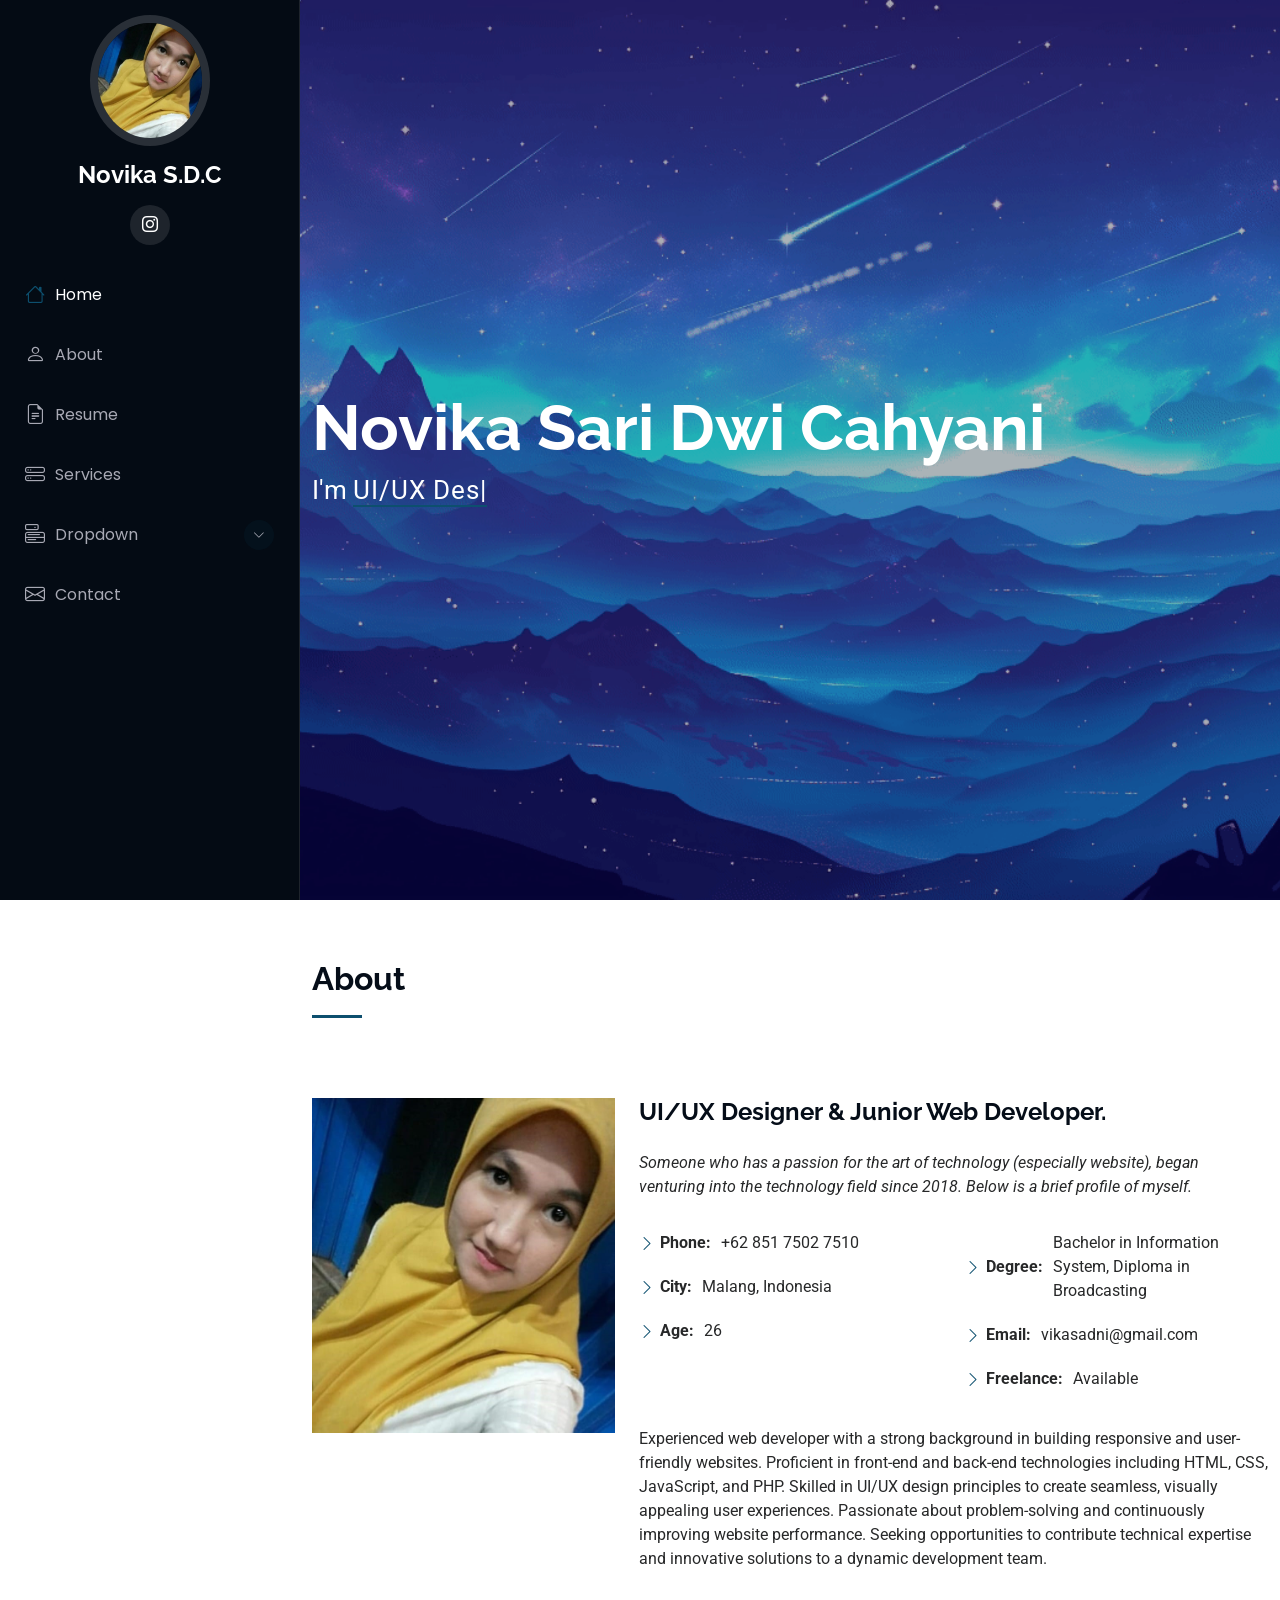
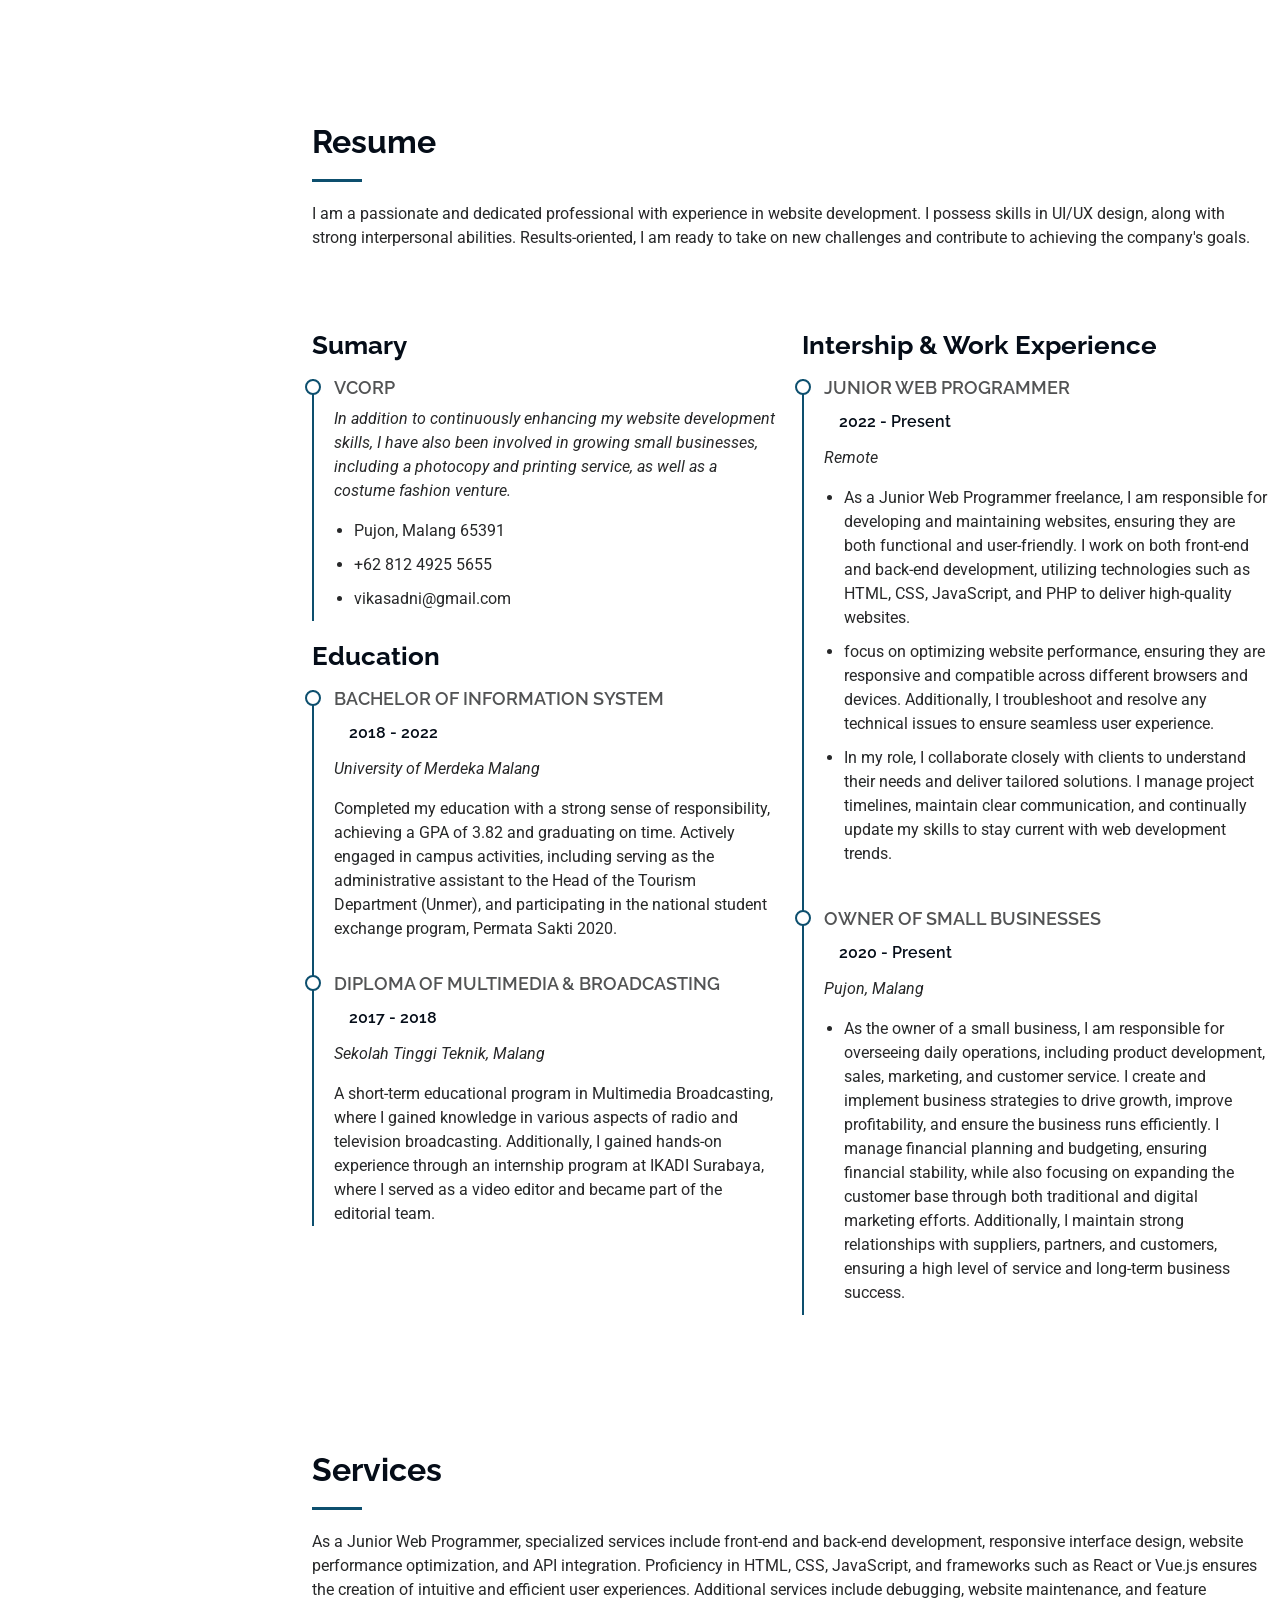
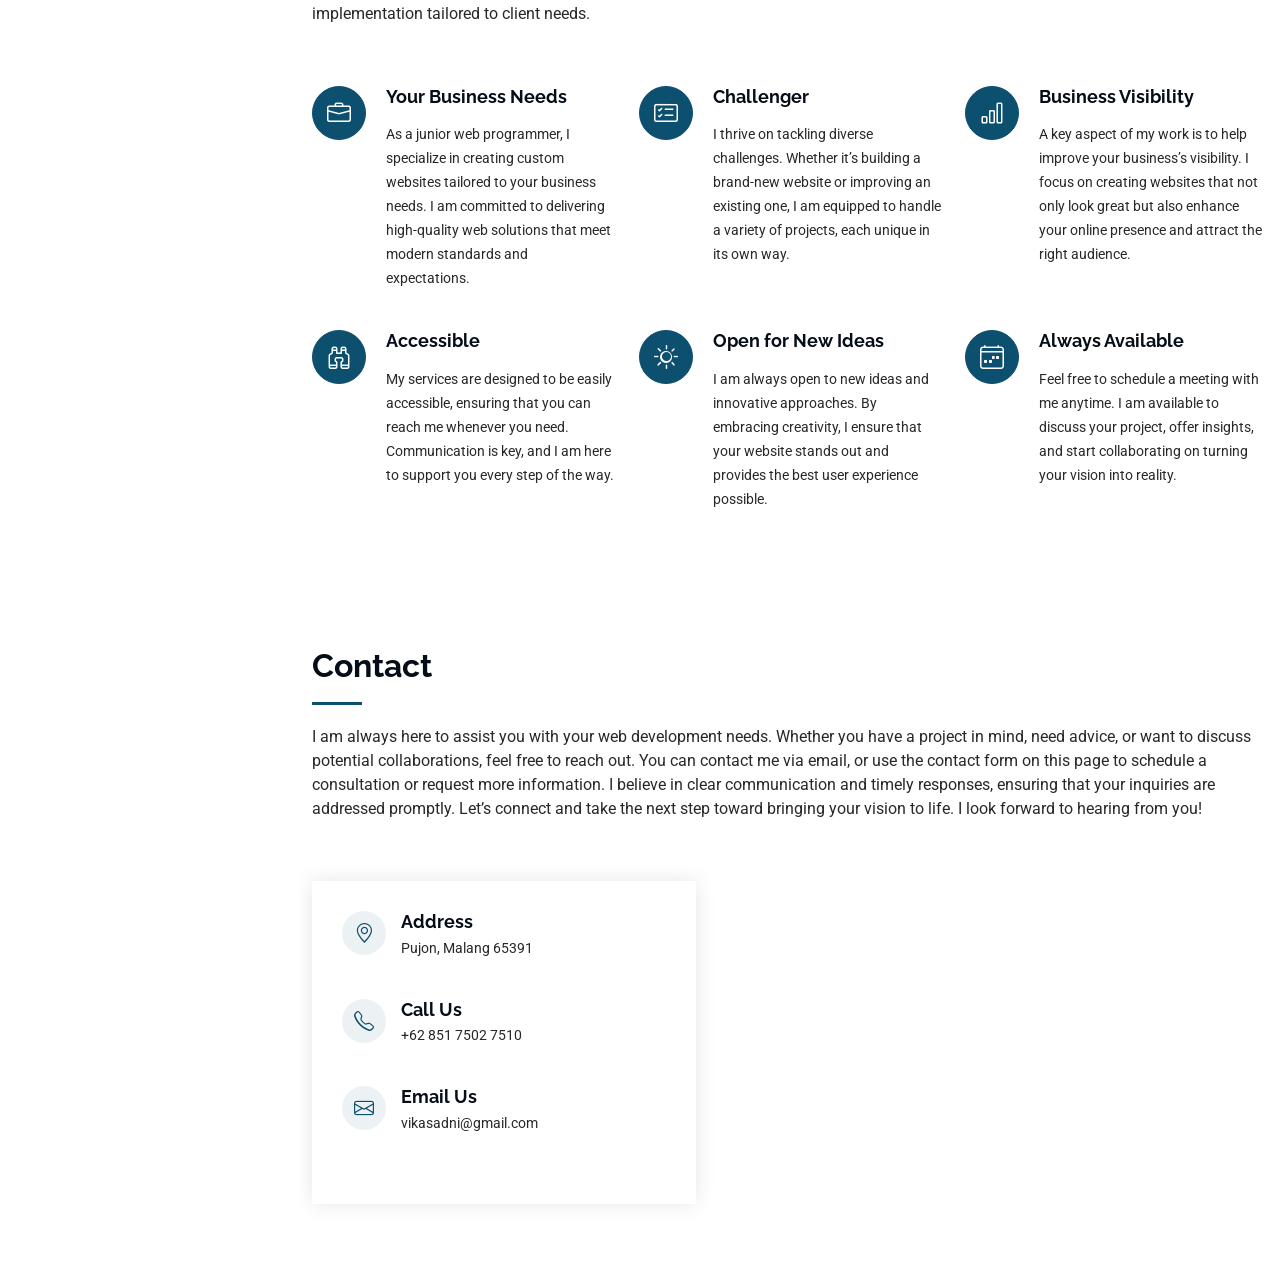
==== commit 03edce0f: "yes" ====
--- a/index.html
+++ b/index.html
@@ -61,11 +61,7 @@
       </a>
 
       <div class="social-links text-center">
-        <a href="#" class="twitter"><i class="bi bi-twitter-x"></i></a>
-        <a href="#" class="facebook"><i class="bi bi-facebook"></i></a>
-        <a href="#" class="instagram"><i class="bi bi-instagram"></i></a>
-        <a href="#" class="google-plus"><i class="bi bi-skype"></i></a>
-        <a href="#" class="linkedin"><i class="bi bi-linkedin"></i></a>
+        <a href="https://www.instagram.com/vikasadni/" class="instagram"><i class="bi bi-instagram"></i></a>
       </div>
 
       <nav id="navmenu" class="navmenu">
@@ -82,8 +78,6 @@
             <a href="#resume"
               ><i class="bi bi-file-earmark-text navicon"></i> Resume</a
             >
-          </li>
-          <li>
           </li>
           <li>
             <a href="#services"
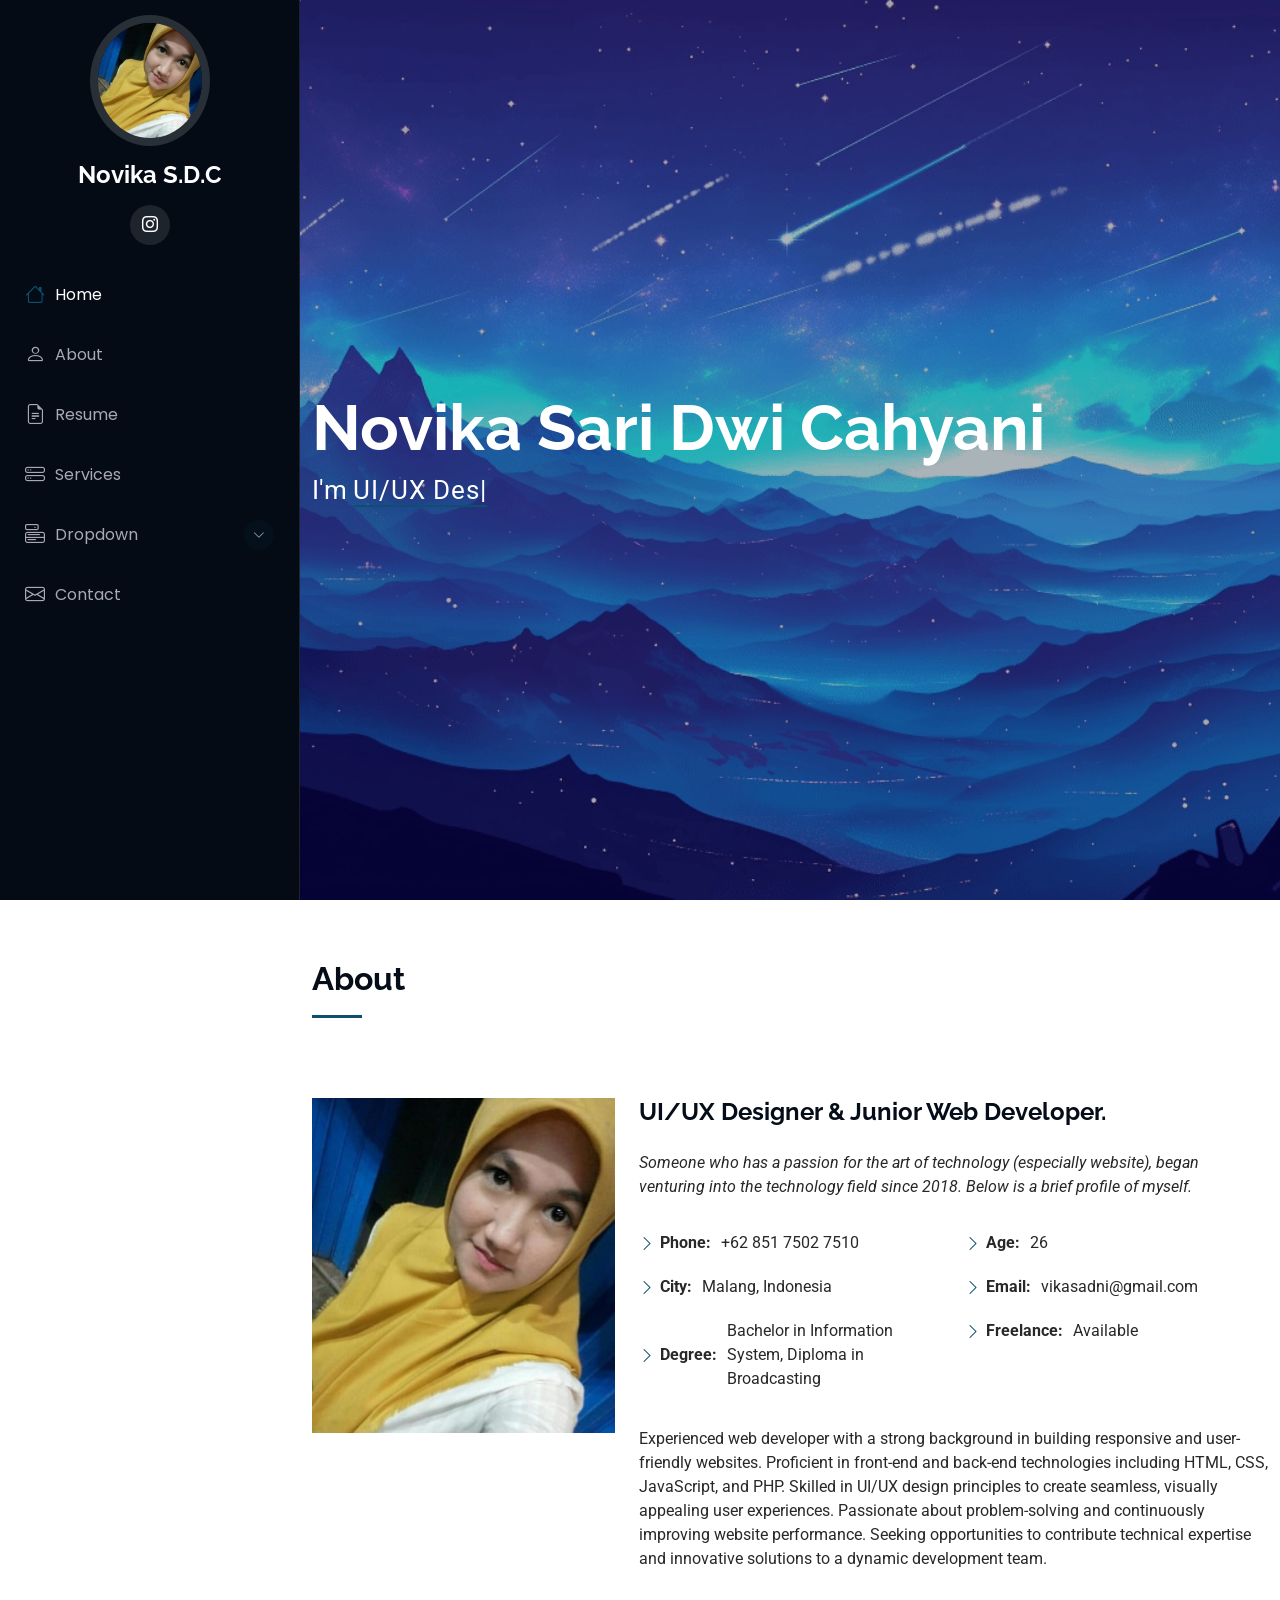
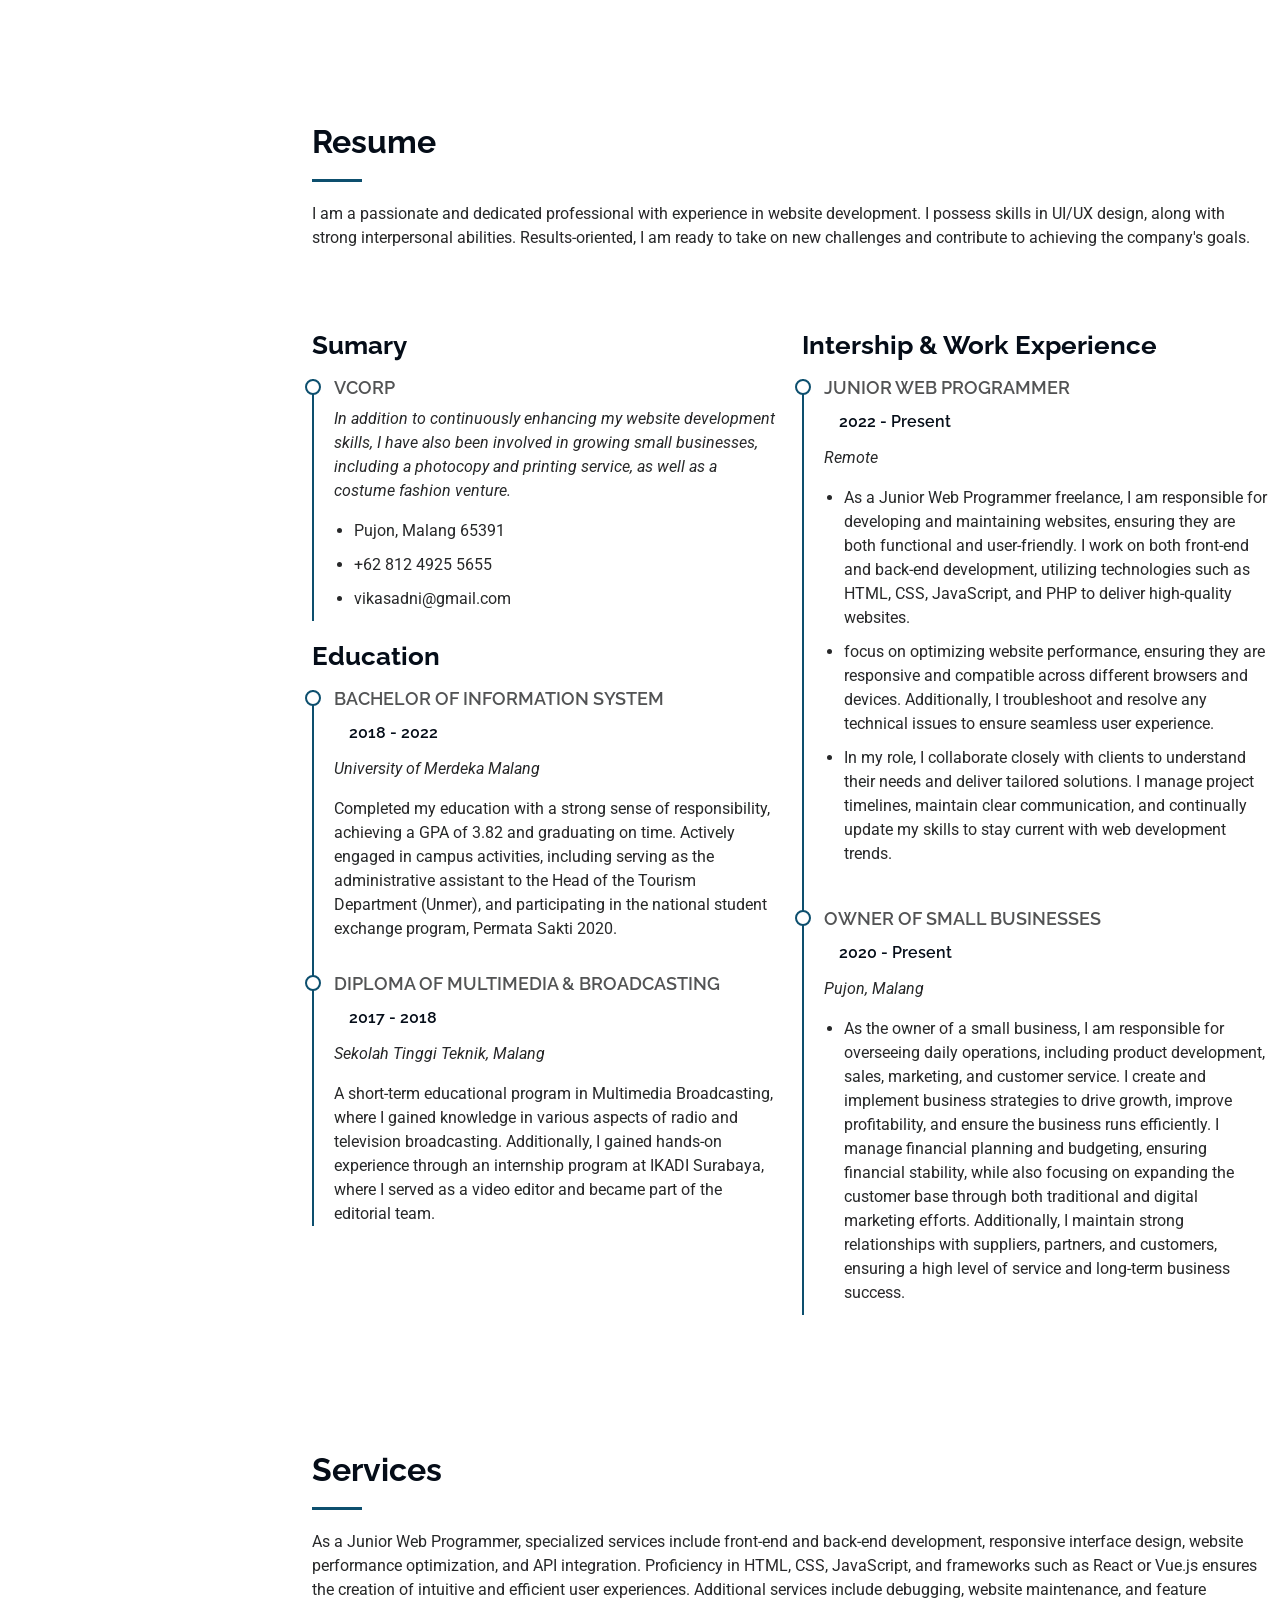
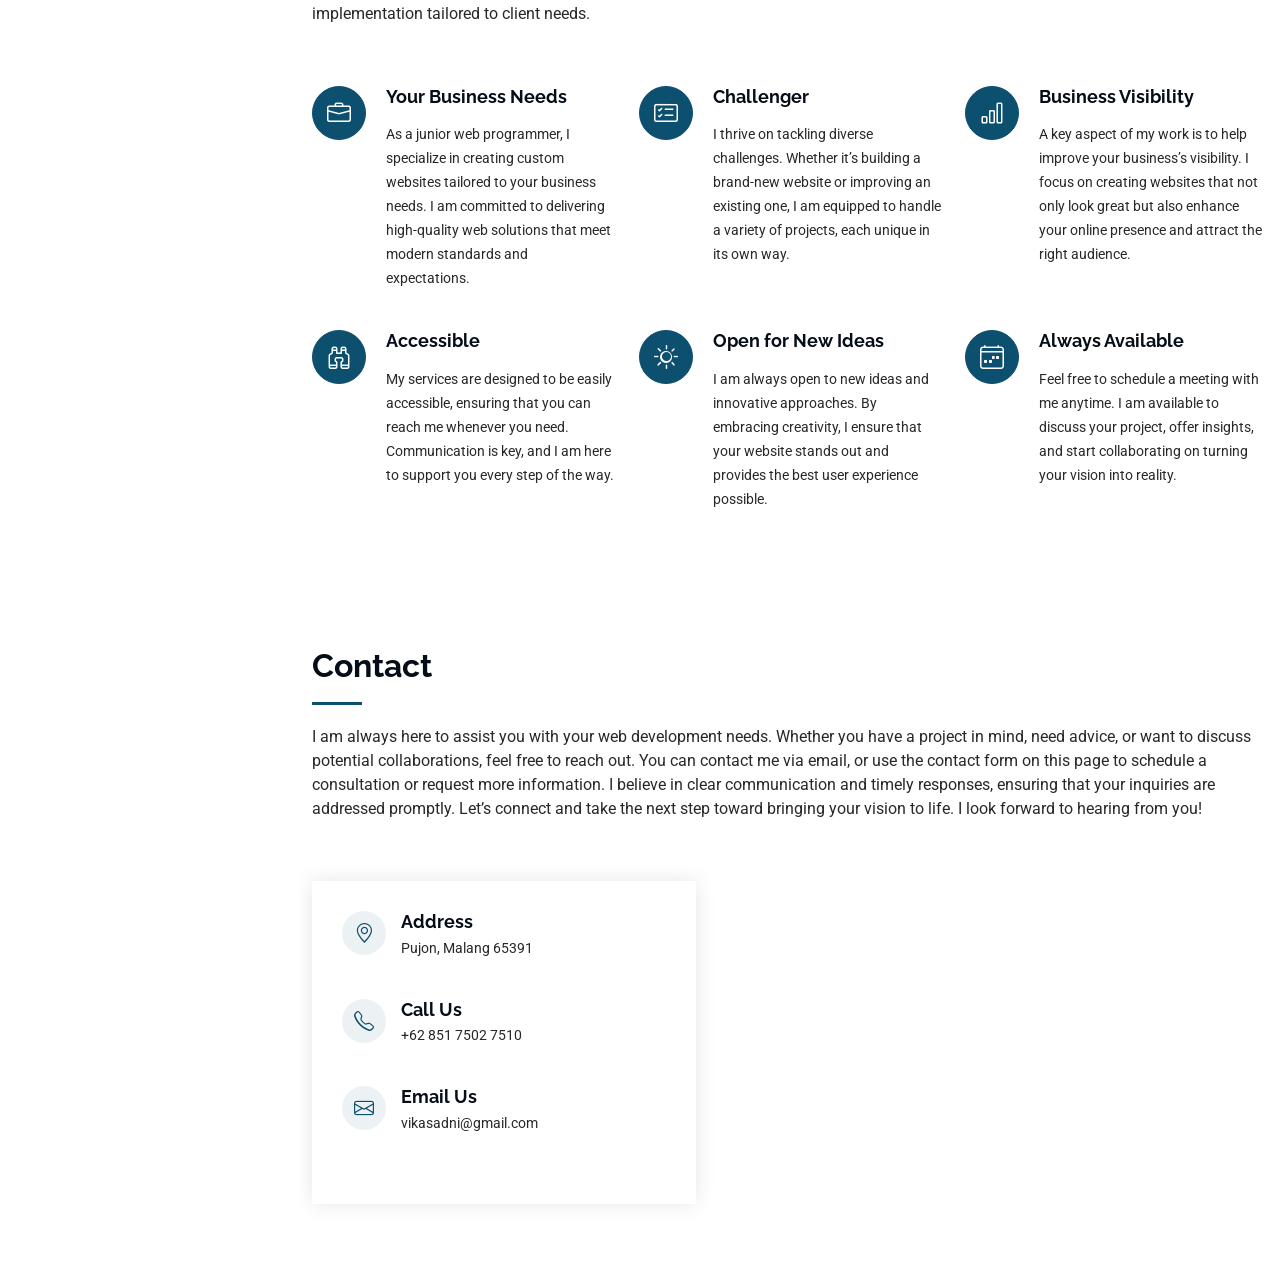
==== commit 441b94a5: "q" ====
--- a/index.html
+++ b/index.html
@@ -182,16 +182,16 @@
                       <strong>City:</strong> <span>Malang, Indonesia</span>
                     </li>
                     <li>
-                      <i class="bi bi-chevron-right"></i> <strong>Age:</strong>
-                      <span>26</span>
+                      <i class="bi bi-chevron-right"></i>
+                      <strong>Degree:</strong> <span>Bachelor in Information System, Diploma in Broadcasting</span>
                     </li>
                   </ul>
                 </div>
                 <div class="col-lg-6">
                   <ul>
-                  <li>
-                      <i class="bi bi-chevron-right"></i>
-                      <strong>Degree:</strong> <span>Bachelor in Information System, Diploma in Broadcasting</span>
+                    <li>
+                      <i class="bi bi-chevron-right"></i> <strong>Age:</strong>
+                      <span>26</span>
                     </li>
                     <li>
                       <i class="bi bi-chevron-right"></i>
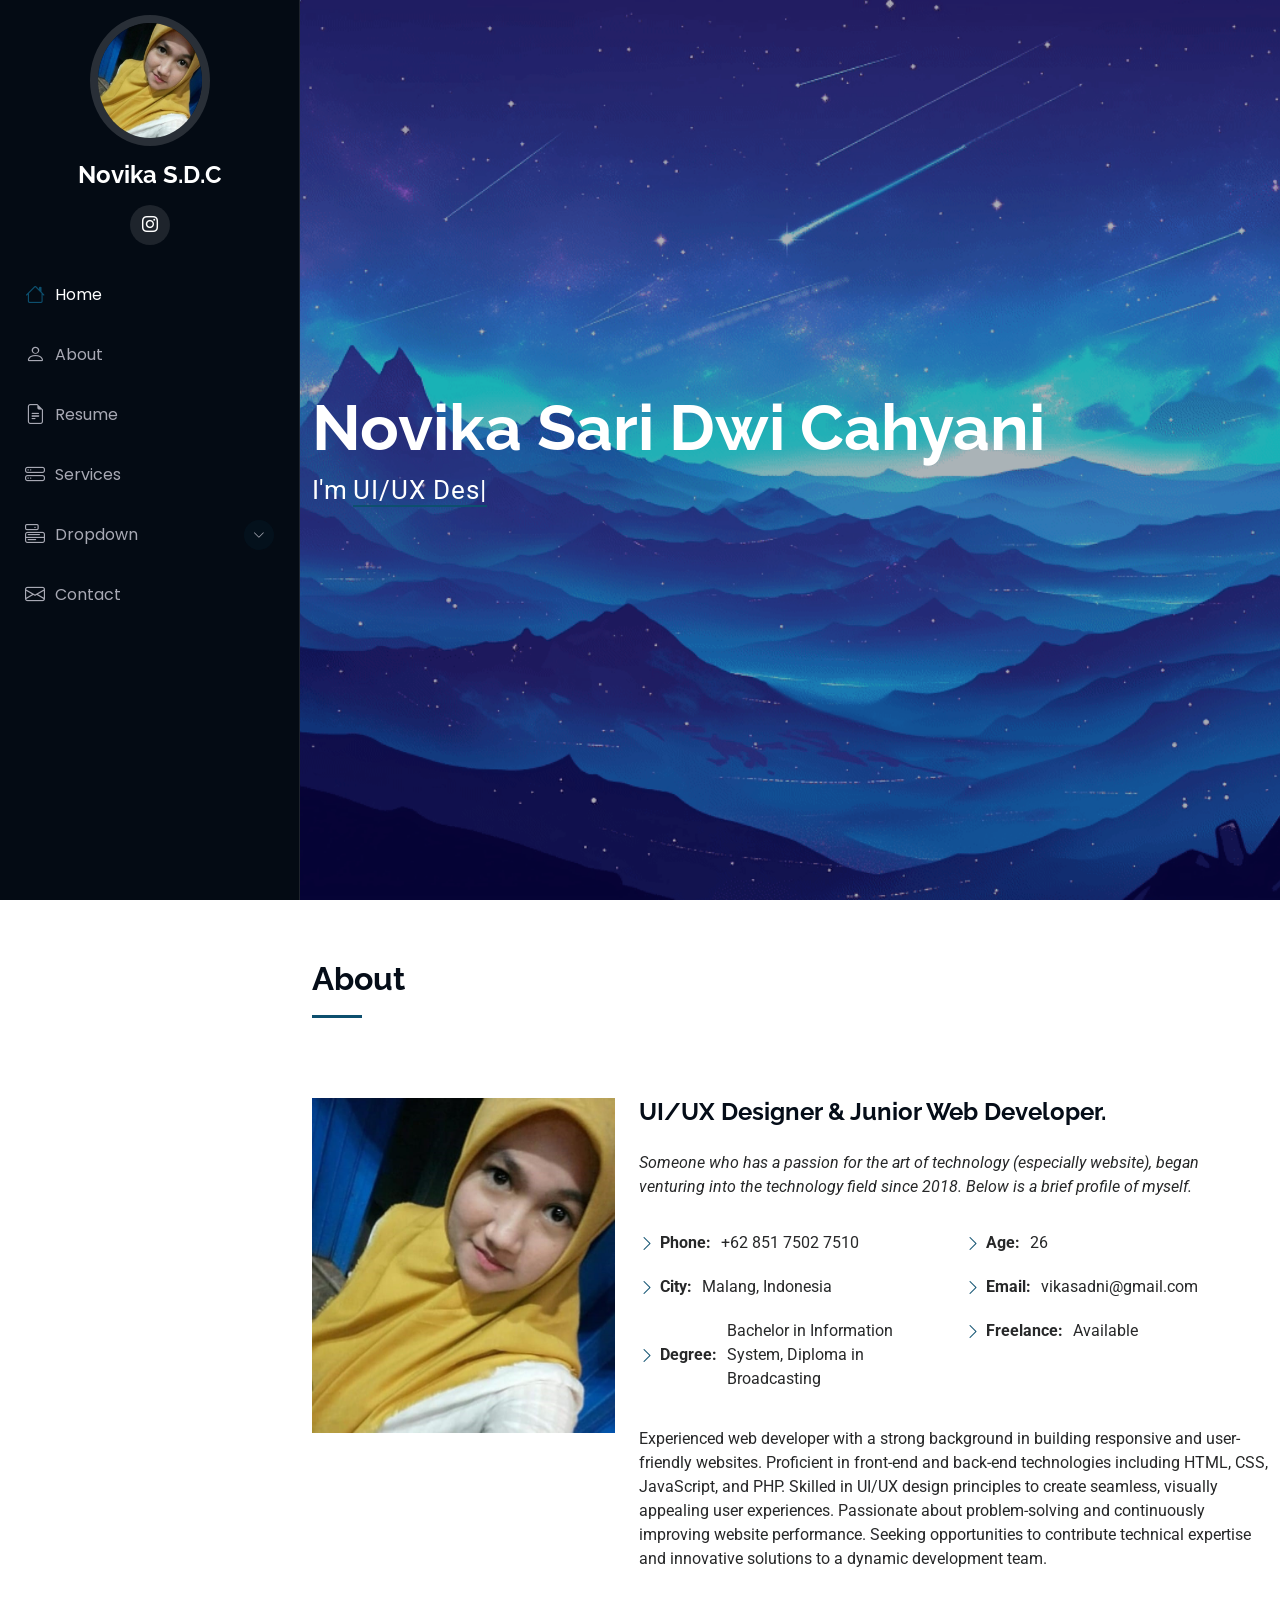
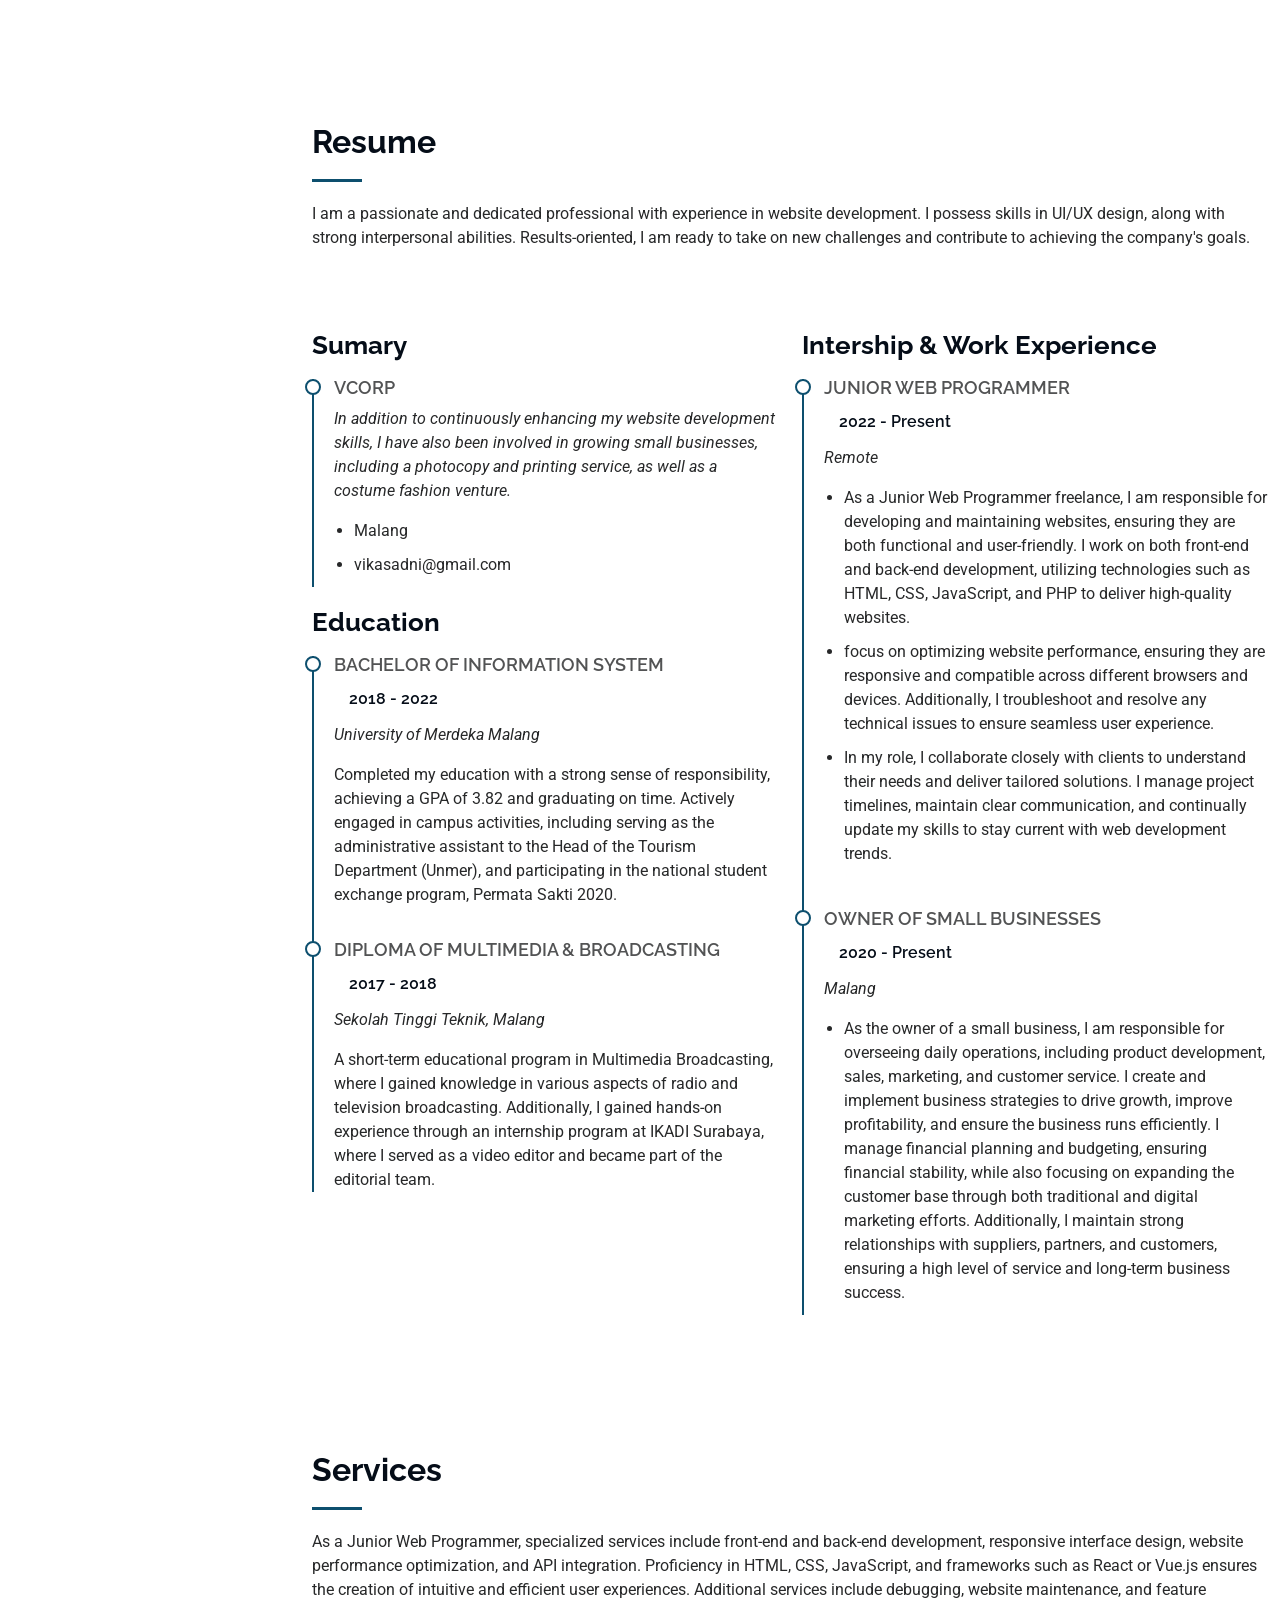
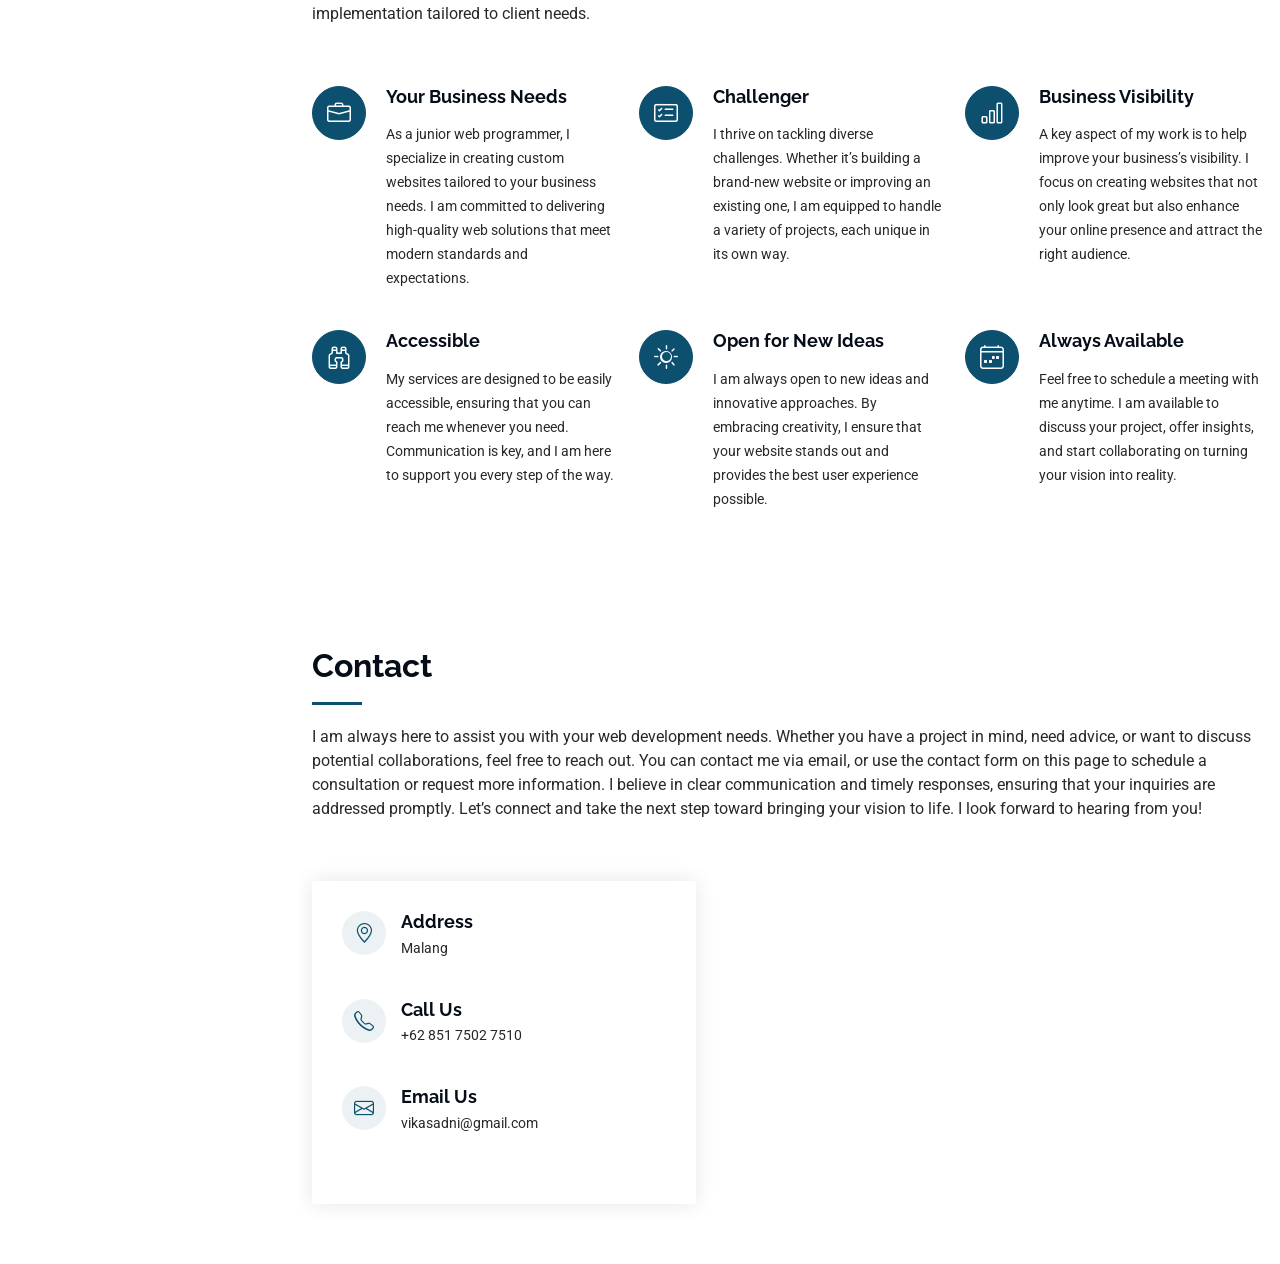
==== commit fcb96038: "update" ====
--- a/index.html
+++ b/index.html
@@ -238,8 +238,7 @@
                   >
                 </p>
                 <ul>
-                  <li>Pujon, Malang 65391</li>
-                  <li>+62 812 4925 5655</li>
+                  <li>Malang</li>
                   <li>vikasadni@gmail.com</li>
                 </ul>
               </div>
@@ -290,7 +289,7 @@
               <div class="resume-item">
                 <h4>Owner of Small Businesses</h4>
                 <h5>2020 - Present</h5>
-                <p><em>Pujon, Malang</em></p>
+                <p><em>Malang</em></p>
                 <ul>
                   <li>
                     As the owner of a small business, I am responsible for overseeing daily operations, including product development, sales, marketing, and customer service. I create and implement business strategies to drive growth, improve profitability, and ensure the business runs efficiently. I manage financial planning and budgeting, ensuring financial stability, while also focusing on expanding the customer base through both traditional and digital marketing efforts. Additionally, I maintain strong relationships with suppliers, partners, and customers, ensuring a high level of service and long-term business success.
@@ -470,7 +469,7 @@
                   <i class="bi bi-geo-alt flex-shrink-0"></i>
                   <div>
                     <h3>Address</h3>
-                    <p>Pujon, Malang 65391</p>
+                    <p>Malang</p>
                   </div>
                 </div>
                 <!-- End Info Item -->
